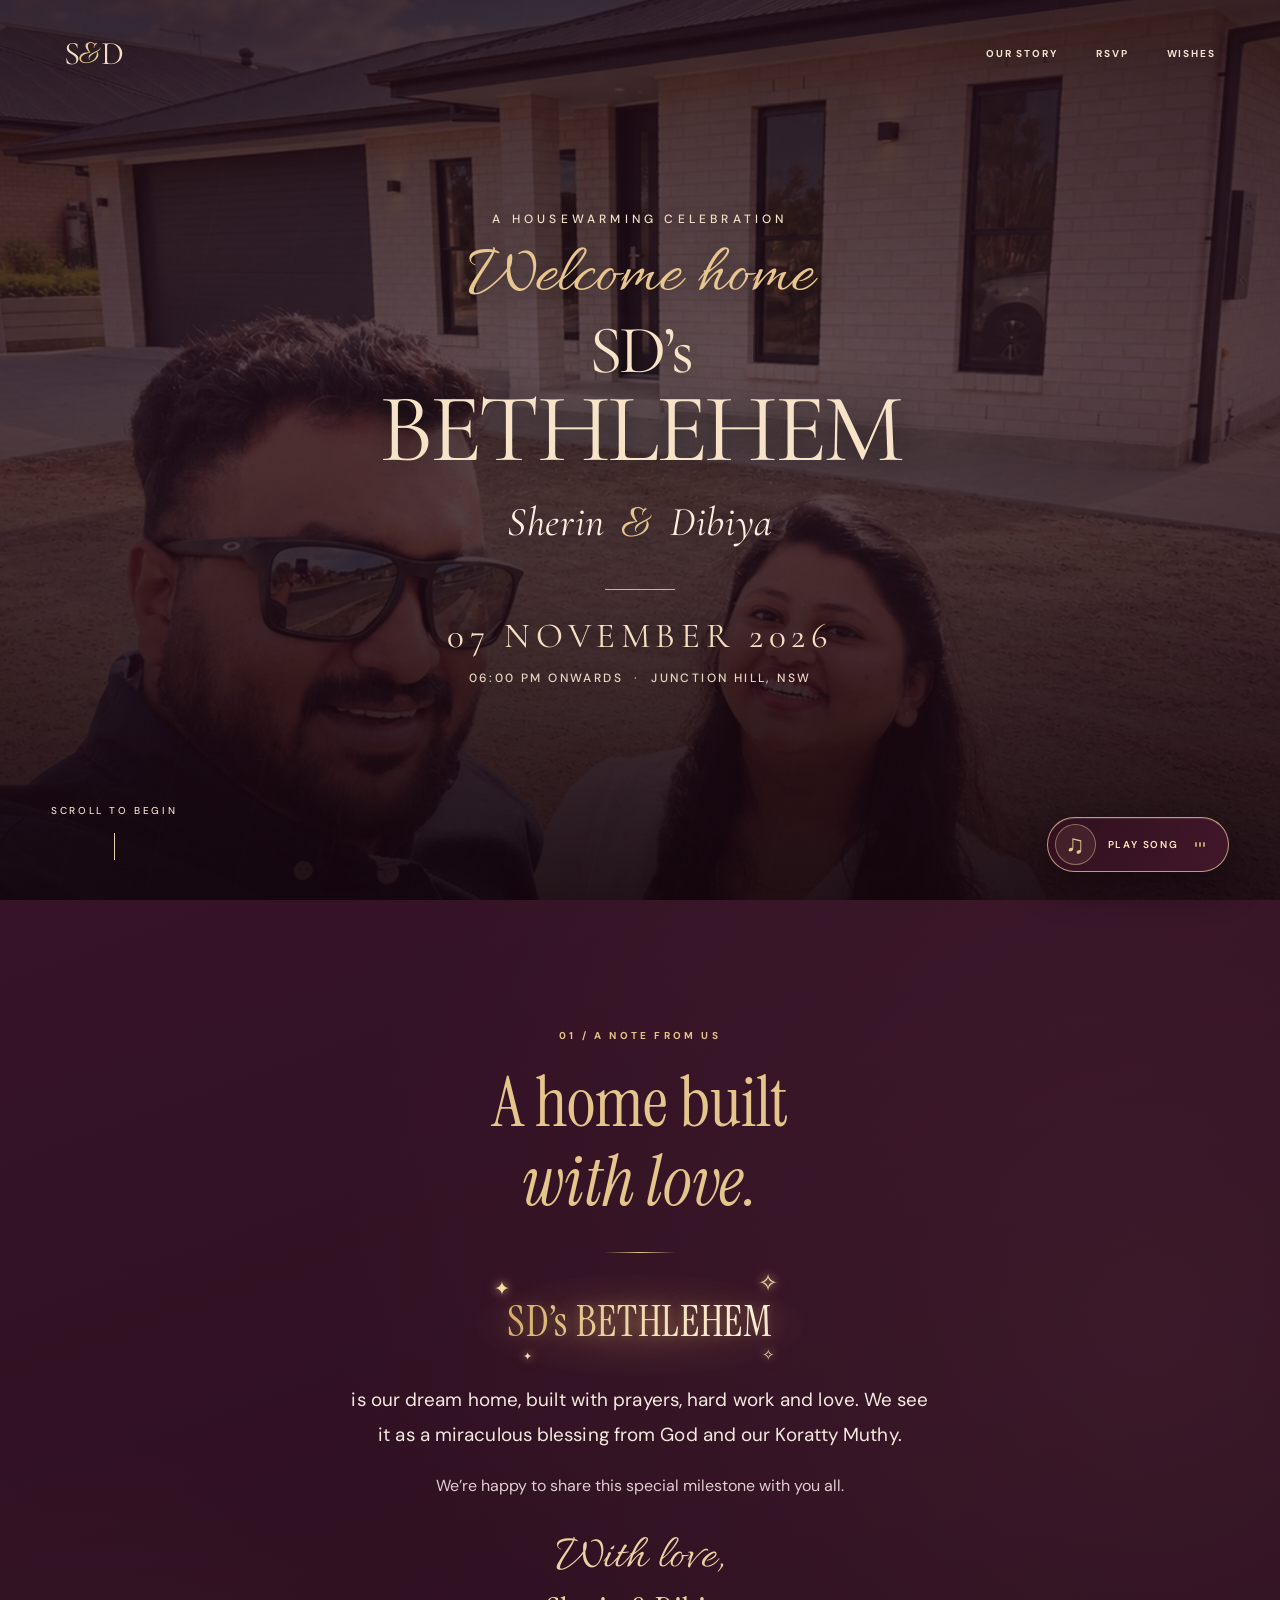
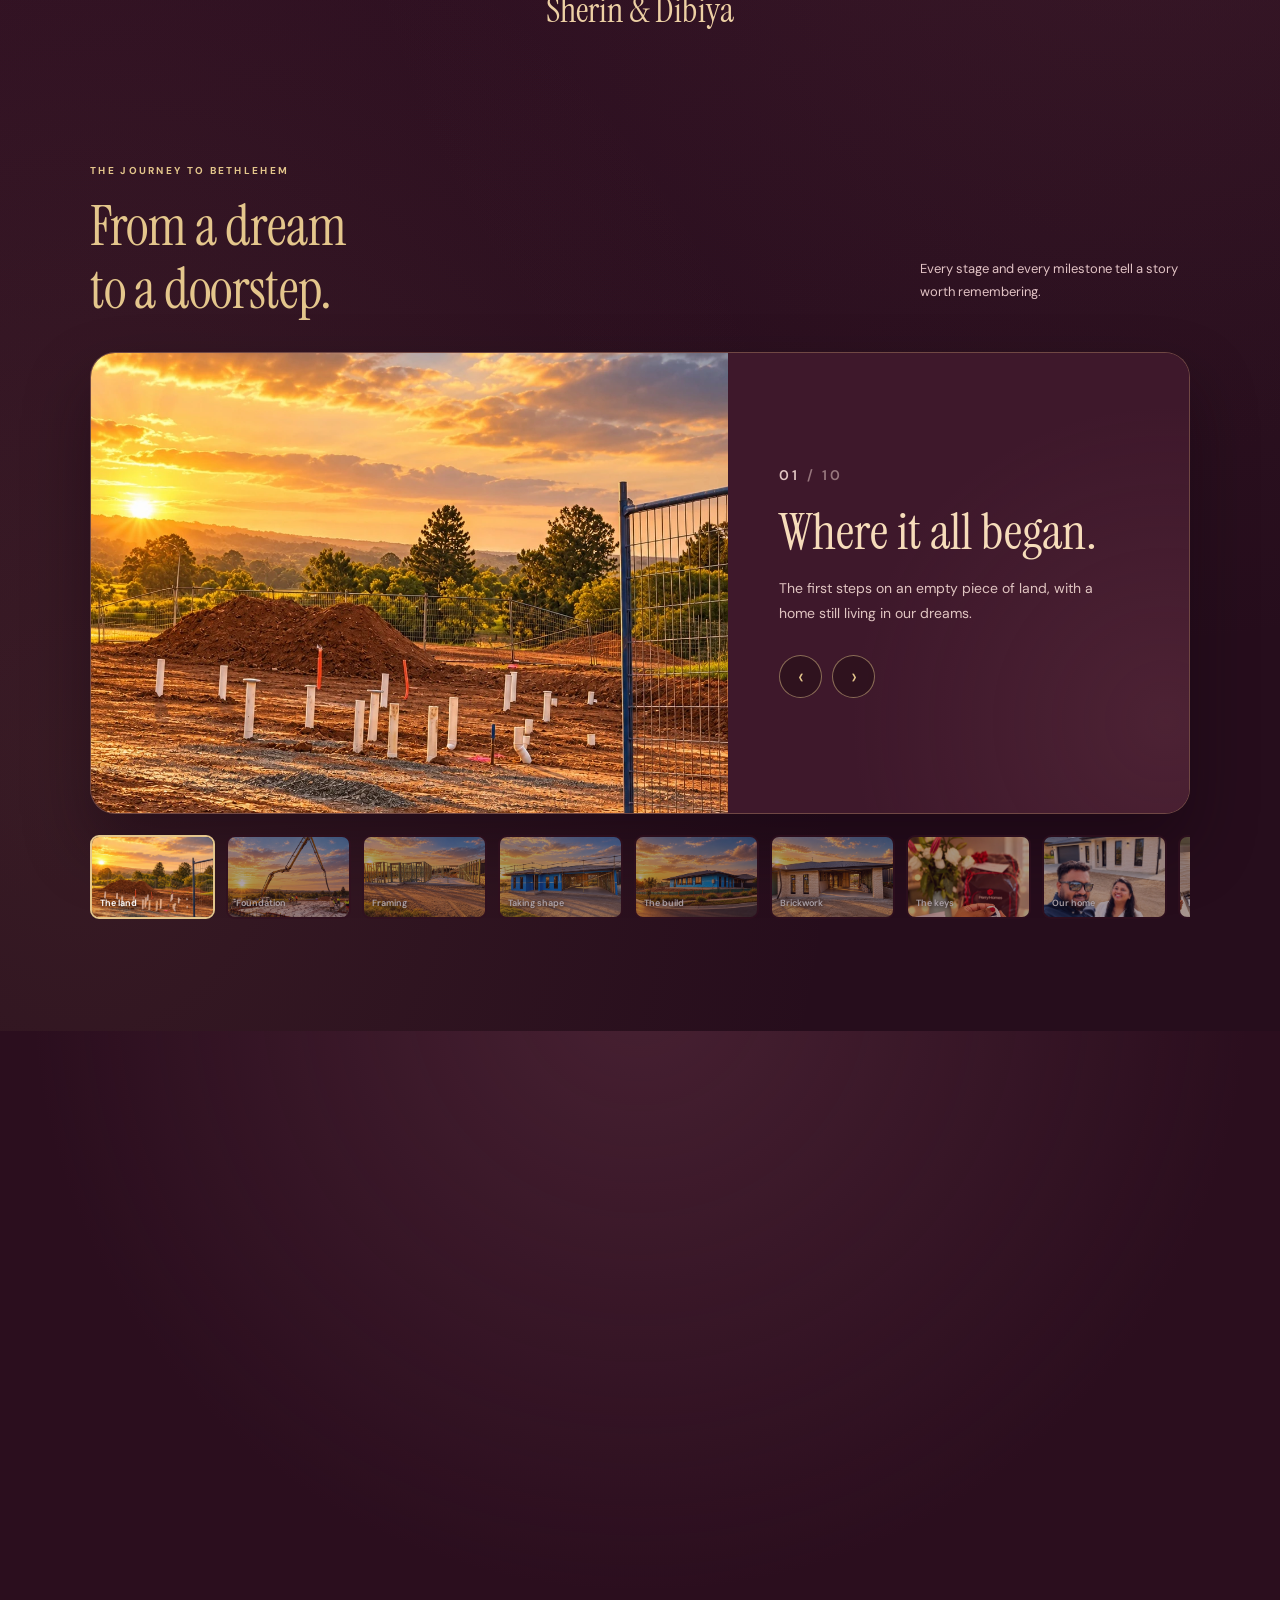
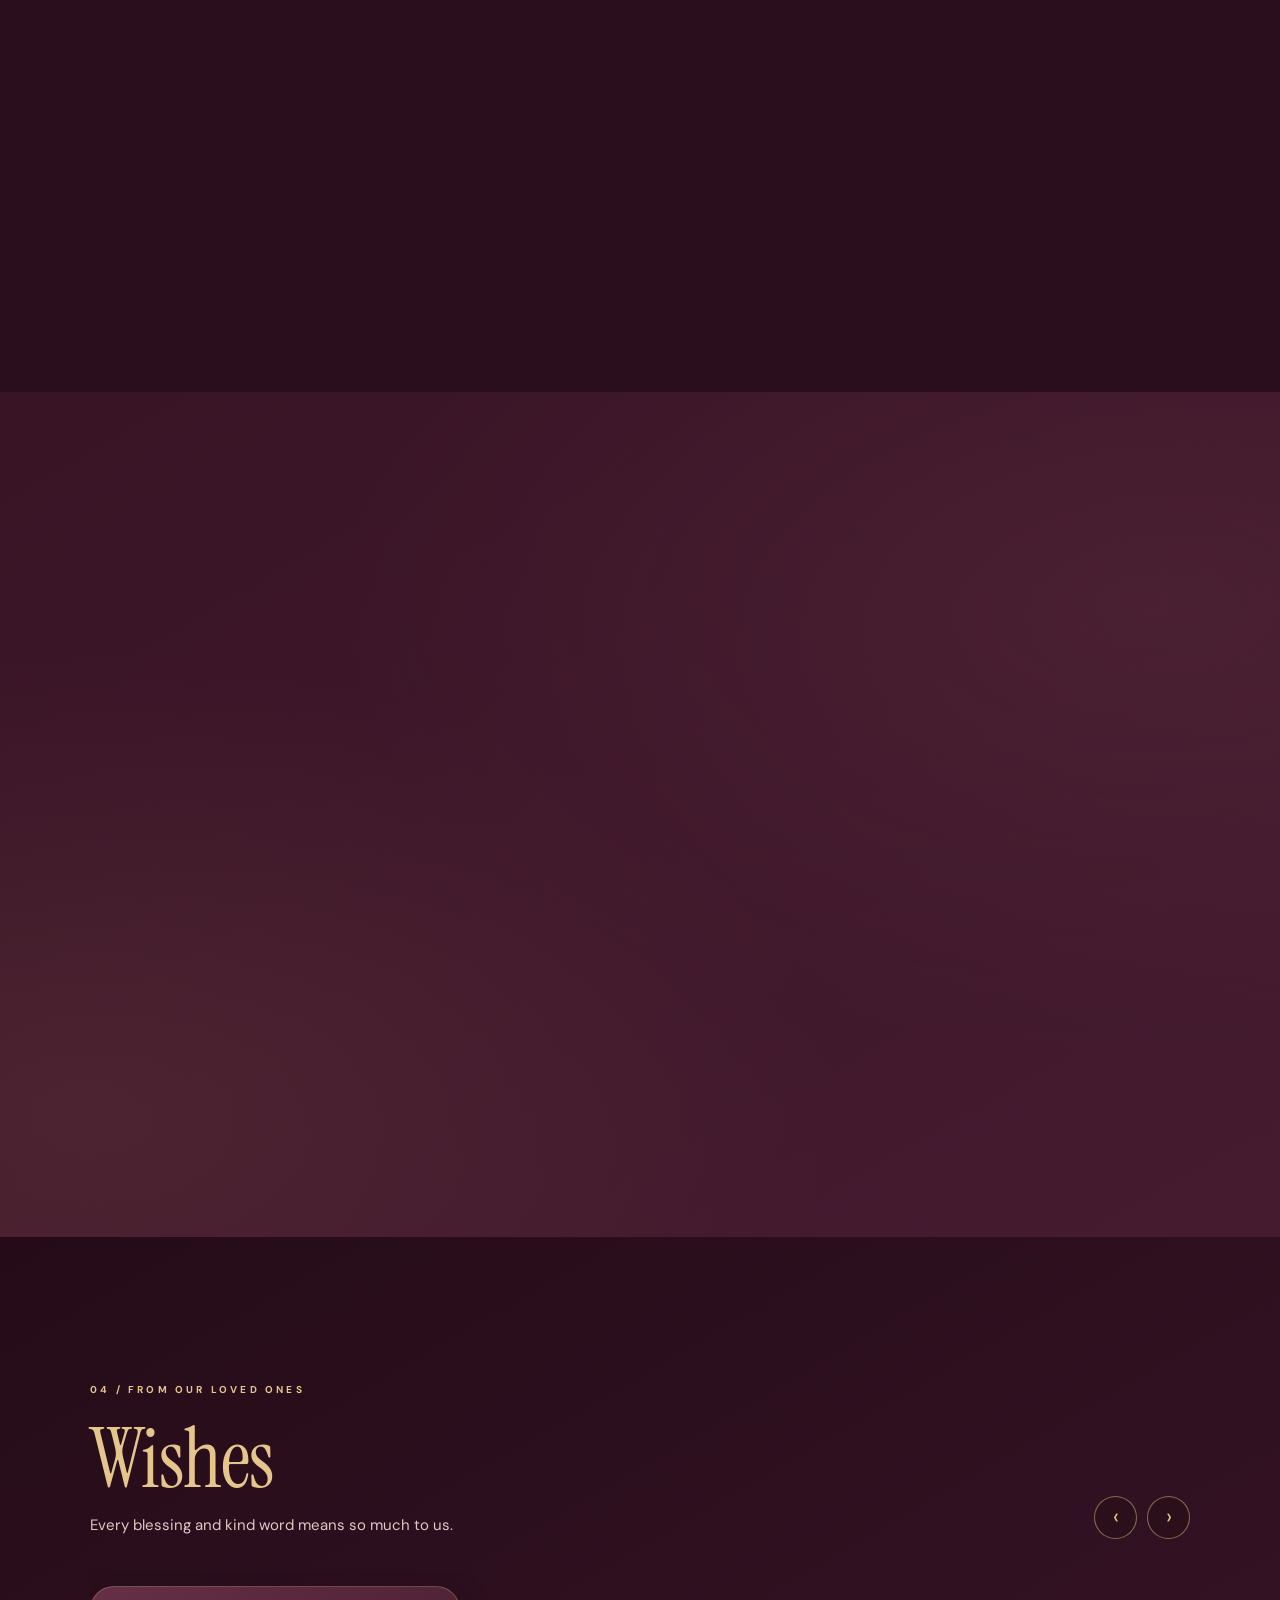
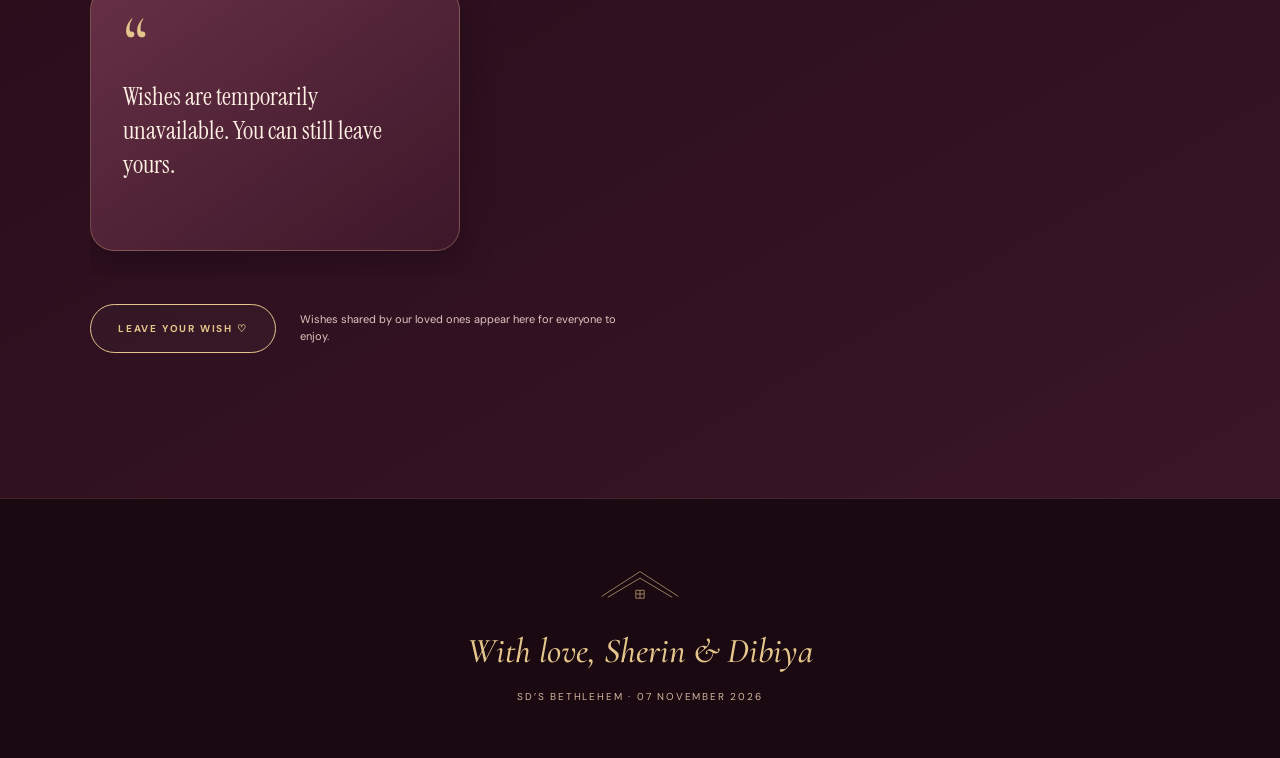
==== engagement/index.html @ 961cd2ea "Add full RSVP and wishes validation with post-submit RSVP thank-you state" ====
<!doctype html>
<html lang="en">
<head>
  <meta charset="utf-8">
  <meta name="viewport" content="width=device-width,initial-scale=1,viewport-fit=cover">
  <meta name="theme-color" content="#280d1b">
  <meta name="robots" content="noindex,nofollow">
  <meta name="description" content="Sherin and Dibiya invite you to celebrate SD’s BETHLEHEM on Saturday 7 November 2026 in Junction Hill, NSW.">
  <title>SD’s BETHLEHEM | Sherin &amp; Dibiya</title>
  <link rel="preconnect" href="https://fonts.googleapis.com">
  <link rel="preconnect" href="https://fonts.gstatic.com" crossorigin>
  <link href="https://fonts.googleapis.com/css2?family=Allura&amp;family=Cormorant+Garamond:ital,wght@0,400;0,500;0,600;1,400;1,500;1,600&amp;family=DM+Sans:wght@400;500;600;700&amp;family=Instrument+Serif:ital@0;1&amp;display=swap" rel="stylesheet">
  <style>
  :root { --ink:#280d1b;--deep:#210b16;--burgundy:#481a30;--wine:#60283d;--gold:#e4c68c;--muted-gold:#bea06b;--ivory:#fff4e6;--soft:#dfc6b6;--hair:#b78f6b67;--font-display:"Cormorant Garamond","EB Garamond",Georgia,serif;--font-editorial:"Instrument Serif",Georgia,serif;--font-script:"Allura","Z003",cursive;--font-body:"DM Sans",Arial,sans-serif; }
  *,*::before,*::after{box-sizing:border-box}html{scroll-behavior:smooth;scroll-padding-top:30px}body{margin:0;background:var(--ink);color:var(--ivory);font:400 15px/1.75 var(--font-body);-webkit-font-smoothing:antialiased}body.modal-open{overflow:hidden}button,input,textarea{font:inherit}a{color:inherit}button{cursor:pointer}button:focus-visible,a:focus-visible,input:focus-visible,textarea:focus-visible{outline:3px solid var(--gold);outline-offset:4px}p{margin:0 0 18px}h1,h2,h3{font-family:var(--font-display);font-weight:500;margin:0}button,a{-webkit-tap-highlight-color:transparent}img{max-width:100%}.container{width:min(1100px,calc(100% - 48px));margin-inline:auto}.eyebrow{font:700 10px/1.5 var(--font-body);letter-spacing:.32em;text-transform:uppercase;color:var(--gold)}.serif{font-family:var(--font-display)}.script{font-family:var(--font-script)}.pill{min-height:49px;padding:12px 27px;border-radius:999px;display:inline-flex;justify-content:center;align-items:center;gap:10px;text-decoration:none;border:1px solid var(--gold);font:700 10px/1.5 var(--font-body);letter-spacing:.18em;text-transform:uppercase;transition:background .28s ease,color .28s ease,box-shadow .28s ease,transform .28s ease}.pill:hover{transform:translateY(-3px);box-shadow:0 11px 28px #03000150}.pill--gold{background:var(--gold);color:var(--ink);box-shadow:0 10px 25px #0700064d}.pill--gold:hover{background:#f1d9a7}.pill--outline{background:#ffffff07;color:var(--gold)}.pill--outline:hover{background:#e4c68c1f}.icon-btn{width:43px;height:43px;display:grid;place-items:center;border:1px solid #e4c68c80;border-radius:50%;background:#2a111ab3;color:var(--gold);font-size:22px;line-height:1;transition:background .2s,transform .2s}.icon-btn:hover{background:#784b52;transform:translateY(-2px)}.sr-only{position:absolute;width:1px;height:1px;overflow:hidden;clip:rect(0 0 0 0);white-space:nowrap}.ambient{position:absolute;inset:0;z-index:-1;pointer-events:none;background:radial-gradient(ellipse at 90% 25%,#864c5626 0,transparent 50%),radial-gradient(ellipse at 6% 85%,#a16c5425 0,transparent 45%)}.gold-line{width:72px;height:1px;background:linear-gradient(90deg,transparent,var(--gold),transparent);margin:24px auto}.section-title{font-size:clamp(3.4rem,7vw,6.3rem);letter-spacing:-.045em;line-height:.9;color:var(--gold)}.section-title em{font-weight:400}
  /* A portrait-led hero, with typography on uninterrupted burgundy. */
  .hero{display:grid;grid-template-columns:50% 50%;min-height:100svh;position:relative;isolation:isolate;background:var(--deep)}.hero-media{position:relative;min-height:100svh;overflow:hidden;background:#5c3b42}.hero-photo{position:absolute;inset:0;opacity:0;transition:opacity 1.3s ease;pointer-events:none}.hero-photo.is-active{opacity:1}.hero-photo img{width:100%;height:100%;object-fit:cover;object-position:var(--pos,center);display:block;transform:scale(1.035)}.hero-photo.is-active img{animation:slowZoom 9s linear both}@keyframes slowZoom{from{transform:scale(1.035)}to{transform:scale(1.09)}}.hero-media::after{content:"";position:absolute;inset:0;pointer-events:none;background:linear-gradient(to top,#160711e0,transparent 42%,#2b0d1d38 100%)}.hero-media-info{position:absolute;left:clamp(22px,4vw,70px);bottom:35px;z-index:2;max-width:350px}.hero-media-info .mini{color:#f0d0a5;font-size:10px;font-weight:700;letter-spacing:.23em;text-transform:uppercase;margin-bottom:8px}.hero-media-info p:last-of-type{font:italic 500 clamp(1.7rem,3vw,2.5rem)/1.06 var(--font-display);margin:0 0 14px}.photo-controls{display:flex;gap:10px;align-items:center}.photo-controls .icon-btn{width:35px;height:35px;font-size:18px}.progress-dots{display:flex;gap:6px;margin-left:12px}.progress-dot{width:17px;height:3px;border:0;padding:0;border-radius:2px;background:#ffffff5e;transition:width .3s,background .3s}.progress-dot.is-active{width:35px;background:var(--gold)}
  .hero-copy{padding:38px clamp(25px,5.7vw,95px) 55px;display:flex;flex-direction:column;position:relative;z-index:1;background:linear-gradient(140deg,#391427,#240c19 82%)}.hero-copy::after{content:"";position:absolute;inset:18px;pointer-events:none;border:1px solid #d6ae7240}.hero-nav{display:flex;justify-content:space-between;gap:14px;align-items:center;position:relative;z-index:1}.monogram{font:italic 500 24px/1 var(--font-display);letter-spacing:-.06em;color:var(--gold);text-decoration:none;white-space:nowrap}.hero-nav nav{display:flex;gap:15px}.hero-nav nav a{font:700 9px/1.3 var(--font-body);letter-spacing:.1em;text-transform:uppercase;text-decoration:none;color:#e6cda9}.hero-nav a:hover{color:#fff}.hero-center{display:flex;flex-direction:column;align-items:center;text-align:center;justify-content:center;flex:1;min-height:560px;padding:32px 0 24px;position:relative;z-index:1}.roof-symbol{width:112px;height:66px;color:var(--gold);margin-bottom:23px}.roof-symbol path{stroke:currentColor;stroke-width:1.3;fill:none;stroke-dasharray:380;stroke-dashoffset:380;animation:draw 2.1s .5s ease forwards}@keyframes draw{to{stroke-dashoffset:0}}.hero h1{font-size:clamp(5.1rem,7.6vw,9rem);line-height:.65;letter-spacing:-.06em;color:var(--gold);margin:24px 0 18px}.hero h1 span,.hero h1 em{display:block}.hero h1 em{font:400 clamp(6.3rem,10.2vw,10rem)/.95 var(--font-script);letter-spacing:0;margin-left:22px;color:#f0d5b0}.hero-celebration{margin:10px 0 7px;color:#f4dfc3;font:600 10px/1.5 var(--font-body);letter-spacing:.28em;text-transform:uppercase}.hero-name{font:500 clamp(2rem,3.4vw,3.4rem)/1.05 var(--font-display);letter-spacing:.13em;margin:3px 0 0;color:var(--gold)}.hero-hosts{font:italic 500 clamp(1.9rem,3vw,2.85rem)/1 var(--font-display);margin:12px 0 0}.hero-date{color:#f3dcc0;font-size:11px;letter-spacing:.07em;margin:3px 0 25px}.hero-end{position:relative;z-index:1;text-align:center;color:#d2b18d;font:700 9px/1.4 var(--font-body);text-transform:uppercase;letter-spacing:.28em}.hero-end a{text-decoration:none}.hero-end span{display:block;background:var(--gold);height:20px;width:1px;margin:12px auto 0;animation:scrollPulse 2.8s ease-in-out infinite}@keyframes scrollPulse{50%{transform:scaleY(.5);opacity:.5}}.arrival{opacity:0;transform:translateY(22px);animation:arrive .85s cubic-bezier(.22,.7,.2,1) forwards}.arrival--1{animation-delay:.13s}.arrival--2{animation-delay:.28s}.arrival--3{animation-delay:.43s}.arrival--4{animation-delay:.6s}.arrival--5{animation-delay:.79s}@keyframes arrive{to{opacity:1;transform:translateY(0)}}
  /* Note and photo story share one intentional section. */
  .note-section{position:relative;isolation:isolate;padding:clamp(85px,10vw,140px) 0 100px;background:linear-gradient(160deg,#371327,#260d1c 73%)}.note-content{text-align:center;max-width:750px;margin:0 auto 100px}.note-content h2{margin:22px 0 0}.note-content .lead{font:500 clamp(1.7rem,3vw,2.5rem)/1.32 var(--font-display);color:#fff0dd;margin:25px auto 18px}.note-content .lead strong{font-weight:600;color:var(--gold)}.note-content .ordinary{font-size:14px;max-width:530px;margin:0 auto 24px;color:#e9d6cf}.signature{font:italic 500 29px/1.4 var(--font-display);color:var(--gold)}.signature span{font:400 45px/.9 var(--font-script);display:block;margin-bottom:10px}.story-head{display:flex;justify-content:space-between;align-items:end;gap:20px;margin-bottom:30px}.story-head h3{font:500 clamp(2.7rem,5vw,4.6rem)/1 var(--font-display);color:var(--gold);margin:13px 0 0}.story-head .caption{max-width:270px;color:#e2c3c5;font-size:13px}.story-viewer{display:grid;grid-template-columns:58% 42%;position:relative;border:1px solid var(--hair);border-radius:25px;overflow:hidden;box-shadow:0 33px 65px #10030d65;background:#3f172a}.story-photo-wrap{position:relative;min-height:460px;overflow:hidden}.story-photo-wrap img{position:absolute;inset:0;width:100%;height:100%;object-fit:cover;transition:opacity .5s,transform .8s;opacity:1}.story-photo-wrap img.is-changing{opacity:.18;transform:scale(1.04)}.story-details{padding:clamp(28px,4vw,58px);display:flex;flex-direction:column;align-items:flex-start;justify-content:center;background:radial-gradient(circle at 95% 80%,#7c42503b,transparent 55%),#3e182b}.story-count{font:600 11px/1 var(--font-body);letter-spacing:.23em;color:var(--gold);margin-bottom:22px}.story-count span{opacity:.55}.story-details h4{font:500 clamp(2.4rem,4vw,4.2rem)/.98 var(--font-display);margin:0 0 17px;color:#f6dcba}.story-details p{max-width:350px;color:#e0c4c1;font-size:14px}.story-controls{display:flex;gap:10px;margin-top:12px}.story-strip{display:flex;gap:11px;overflow-x:auto;scroll-snap-type:x mandatory;padding:21px 0 12px;scrollbar-width:thin;scrollbar-color:#b28e70 #401c2a}.story-thumb{display:block;position:relative;flex:0 0 125px;height:84px;border-radius:9px;border:2px solid transparent;padding:0;background:#31101f;opacity:.6;overflow:hidden;scroll-snap-align:center;transition:opacity .2s,border-color .2s,transform .2s}.story-thumb:hover{opacity:.85;transform:translateY(-2px)}.story-thumb.is-active{opacity:1;border-color:var(--gold)}.story-thumb img{width:100%;height:100%;object-fit:cover}.story-thumb span{position:absolute;left:8px;bottom:5px;color:white;text-shadow:0 1px 5px black;font-size:9px;font-weight:600}
  .details-section{position:relative;padding:clamp(95px,12vw,150px) 0;text-align:center;background:radial-gradient(circle at 50% -5%,#713c4f66,transparent 51%),#2b0e1e}.details-section h2{margin:19px 0 10px}.details-section .intro{color:#efdbca;font:italic 500 clamp(1.55rem,2.7vw,2.1rem)/1.35 var(--font-display);margin:0 auto 43px;max-width:640px}.invitation-grid{display:grid;grid-template-columns:1fr 1fr 1.3fr;border:1px solid #b79b78aa;border-radius:25px;overflow:hidden;max-width:1010px;margin:auto;box-shadow:0 22px 48px #0801086b;background:linear-gradient(135deg,#5d293f73,#2c10218f)}.invitation-cell{padding:43px 20px;display:flex;flex-direction:column;align-items:center;justify-content:center}.invitation-cell+.invitation-cell{border-left:1px solid var(--hair)}.invitation-cell .label{font-size:10px;text-transform:uppercase;letter-spacing:.24em;color:var(--gold);font-weight:700;margin-bottom:16px}.invitation-cell .big{font:500 clamp(3rem,5vw,5.2rem)/.85 var(--font-display);color:var(--ivory);margin:0 0 12px}.invitation-cell .small{font-size:13px;color:#dfc9c5;margin:0;line-height:1.8}.invitation-cell .place{font:500 35px/1 var(--font-display);color:var(--ivory);margin:0 0 12px}.details-tag{margin-top:26px;color:var(--gold);font:500 22px var(--font-display);letter-spacing:.08em}
  .rsvp-section{position:relative;isolation:isolate;background:linear-gradient(150deg,#381425,#451b30);padding:clamp(95px,12vw,150px) 0}.rsvp-layout{display:grid;grid-template-columns:42% 58%;align-items:center;gap:clamp(28px,5vw,75px)}.rsvp-intro h2{margin:20px 0 12px}.rsvp-intro h2 em{font:400 clamp(4.7rem,7vw,7rem)/.75 var(--font-script);display:block;margin:20px 0 26px 12px;color:#efd1a1}.rsvp-intro p:last-child{color:#ecd5d1;max-width:350px}.rsvp-card{max-width:560px;padding:clamp(28px,5vw,55px);border-radius:28px;border:1px solid var(--hair);background:linear-gradient(150deg,#6b3447ab,#3b1428c4);box-shadow:0 30px 70px #16030e8f}.field-label{display:block;font-weight:700;font-size:10px;letter-spacing:.2em;text-transform:uppercase;color:var(--gold);margin-bottom:9px}.field-input{display:block;width:100%;margin:0 0 26px;padding:13px 0 14px;border:0;border-bottom:1px solid #e4c68c80;background:transparent;color:var(--ivory);border-radius:0;font-size:15px;outline-offset:2px}.field-input::placeholder{color:#cfb1b5}.field-input:focus{border-color:var(--gold);outline:0;box-shadow:0 2px 0 var(--gold)}textarea.field-input{min-height:75px;resize:vertical}.choices{display:flex;gap:10px;margin:0 0 25px}.choice{position:relative;flex:1;display:flex;align-items:center;justify-content:center;text-align:center;min-height:55px;border:1px solid #d4b89194;border-radius:999px;padding:10px 12px;color:#f0d7cd;font-size:12px;cursor:pointer;transition:background .2s,border-color .2s,box-shadow .2s}.choice:has(input:checked){background:var(--gold);color:var(--ink);font-weight:700;box-shadow:0 6px 18px #16040d5c}.choice:has(input:focus-visible){outline:3px solid var(--gold);outline-offset:3px}.choice input{position:absolute;width:1px;height:1px;opacity:0}.rsvp-card .pill{width:100%}.note{font-size:11px;color:#dfc5bf;line-height:1.6}.rsvp-card .note{text-align:center;margin:15px 0 0}.toast{font-size:13px;color:#f9daa4;text-align:center;font-weight:600;margin-top:14px}.toast:empty{display:none}
  .wishes-section{padding:clamp(95px,12vw,145px) 0;background:linear-gradient(150deg,#250b18,#391628);overflow:hidden}.wishes-head{display:flex;justify-content:space-between;gap:25px;align-items:end;margin-bottom:32px}.wishes-head h2{margin:14px 0 8px}.wishes-head p:last-child{color:#e3c7c3;margin:0}.wishes-controls{display:flex;gap:10px;flex:none}.wish-track{display:flex;gap:20px;overflow-x:auto;scroll-snap-type:x mandatory;padding:15px 0 26px;scrollbar-color:#b89372 transparent;scrollbar-width:thin}.wish{display:flex;flex-direction:column;flex:0 0 clamp(280px,34vw,370px);min-height:265px;padding:32px;border-radius:24px;background:linear-gradient(145deg,#663046,#3d1729);border:1px solid var(--hair);scroll-snap-align:start;box-shadow:0 12px 35px #10030d54}.wish::before{content:'“';font:400 75px/.65 var(--font-display);color:var(--gold)}.wish p{font:500 25px/1.2 var(--font-display);margin:13px 0 26px;color:#fff1e3;flex:1}.wish strong{font-size:11px;letter-spacing:.1em;text-transform:uppercase;color:var(--gold)}.wish-actions{display:flex;gap:24px;align-items:center;margin-top:27px;flex-wrap:wrap}.wish-actions .note{max-width:340px;margin:0}.footer{padding:65px 24px 50px;text-align:center;background:#1b0912;border-top:1px solid #9e745a45}.footer .roof-symbol{margin:0 auto 12px;width:84px;height:46px}.footer p{font:italic 500 35px/1.2 var(--font-display);color:var(--gold);margin-bottom:10px}.footer small{font-size:10px;letter-spacing:.18em;text-transform:uppercase;color:#d4b79e}
  .modal{position:fixed;inset:0;z-index:20;background:#13040ebd;display:none;align-items:center;justify-content:center;padding:24px;overflow:auto}.modal.open{display:flex}.modal-card{position:relative;width:min(100%,480px);max-height:calc(100vh - 40px);overflow-y:auto;border-radius:25px;border:1px solid var(--gold);padding:clamp(25px,5vw,44px);background:linear-gradient(150deg,#643046,#32101f);box-shadow:0 25px 80px #000a}.modal-head{display:flex;justify-content:space-between;gap:10px;align-items:center;margin-bottom:28px}.modal-head h3{font:500 47px/1 var(--font-display);color:var(--gold)}.modal-close{border:0;background:transparent;color:var(--gold);font-size:32px;line-height:1;width:40px;height:40px}.modal-card .pill{width:100%}.modal-card .note{text-align:center;margin:14px 0 0}
  /* Sections never disappear if JS fails. */
  .js-motion .reveal{opacity:0;transform:translateY(25px);transition:opacity .8s ease,transform .8s cubic-bezier(.23,.67,.24,1)}.js-motion .reveal.in-view{opacity:1;transform:translateY(0)}
  @media(max-width:1000px){.hero{grid-template-columns:48% 52%}.hero-copy{padding-inline:26px}.hero-nav nav{gap:10px}.hero h1{font-size:clamp(5rem,8vw,7.3rem)}.hero h1 em{font-size:clamp(6rem,10vw,8rem)}.hero-center{min-height:500px}.invitation-cell{padding-inline:10px}.rsvp-layout{gap:35px}}
  @media(max-width:720px){.container{width:min(100% - 38px,550px)}.hero{display:flex;flex-direction:column;min-height:100svh}.hero-media{order:0;min-height:40svh;height:40svh}.hero-copy{order:1;padding:21px 28px 35px;min-height:60svh}.hero-copy::after{inset:11px}.hero-nav{padding:6px 0}.hero-center{min-height:auto;padding:40px 4px 28px}.hero h1{font-size:clamp(5.8rem,17vw,8rem);margin:15px 0}.hero h1 em{font-size:clamp(6.5rem,19vw,9rem)}.roof-symbol{height:52px;width:92px;margin-bottom:8px}.hero-celebration{margin-top:8px}.hero-name{font-size:2.1rem}.hero-hosts{font-size:2rem}.hero-date{margin-bottom:20px}.hero-end{padding-bottom:12px}.hero-media-info{bottom:16px;left:20px}.hero-media-info p:last-of-type{font-size:1.7rem}.photo-controls .icon-btn{width:32px;height:32px}.note-content{margin-bottom:70px}.note-section{padding:85px 0 75px}.story-head{display:block}.story-head .caption{margin:12px 0 0}.story-viewer{display:block;border-radius:21px}.story-photo-wrap{height:270px;min-height:270px}.story-details{padding:27px;min-height:270px}.story-details h4{font-size:2.8rem}.story-details p{margin-bottom:12px}.story-thumb{flex-basis:100px;height:75px}.invitation-grid{grid-template-columns:1fr}.invitation-cell{padding:30px 20px}.invitation-cell+.invitation-cell{border-left:0;border-top:1px solid var(--hair)}.invitation-cell .big{font-size:4.25rem}.rsvp-layout{display:block}.rsvp-intro{text-align:center}.rsvp-intro p:last-child{max-width:410px;margin:0 auto 30px}.rsvp-intro h2 em{margin:14px 0 24px}.wishes-head{align-items:end}.wish{flex-basis:min(85vw,330px)}.wishes-head p:last-child{font-size:13px}}
  @media(max-width:390px){.hero-media{min-height:36svh;height:36svh}.hero-nav nav a{font-size:8px}.monogram{font-size:20px}.hero h1{font-size:5.25rem}.hero h1 em{font-size:6.1rem}.hero-name{font-size:1.75rem}.hero-date{font-size:10px}.choices{flex-direction:column}.choice{min-height:46px}.wishes-head{flex-wrap:wrap}}
  @media(prefers-reduced-motion:reduce){html{scroll-behavior:auto}*,*::before,*::after{animation-duration:.01ms!important;animation-iteration-count:1!important;transition-duration:.01ms!important}.arrival,.js-motion .reveal{opacity:1;transform:none}.roof-symbol path{stroke-dashoffset:0}}
  
.rsvp-layout{grid-template-columns:minmax(0, .8fr) minmax(0, 1.2fr)}
/* The invitation hero follows the full-bleed, centred editorial composition of the wedding site. */
.hero--cinematic {
  position:relative;
  isolation:isolate;
  display:flex;
  flex-direction:column;
  justify-content:center;
  align-items:center;
  width:100%;
  min-height:100svh;
  height:auto;
  padding:0;
  overflow:hidden;
  text-align:center;
  background:#240c18;
}
.hero--cinematic .hero-media { position:absolute; inset:0; min-height:0; height:auto; width:100%; z-index:-3; overflow:hidden; }
.hero--cinematic .hero-photo { position:absolute; inset:0; opacity:0; transition:opacity 1.8s cubic-bezier(.28,.65,.22,1); pointer-events:none; }
.hero--cinematic .hero-photo.is-active { opacity:1; }
.hero--cinematic .hero-photo img { width:100%; height:100%; object-fit:cover; object-position:var(--pos,center); filter:saturate(.75) sepia(.16) brightness(.78); transform:scale(1.045); }
.hero--cinematic .hero-photo.is-active img { animation:cinematicZoom 9s ease-out both; }
@keyframes cinematicZoom { from{transform:scale(1.075)} to{transform:scale(1.015)} }
.hero--cinematic .hero-veil {
  position:absolute; inset:0; z-index:-1; pointer-events:none;
  background:linear-gradient(180deg,rgba(31,10,18,.70) 0%, rgba(42,19,29,.62) 40%, rgba(28,9,17,.77) 75%, rgba(21,6,13,.90) 100%),radial-gradient(ellipse at 50% 48%,rgba(88,48,56,.03),rgba(35,7,22,.38) 80%);
}
.hero--cinematic .hero-veil::after{content:"";position:absolute;inset:0;opacity:.16;background-image:repeating-linear-gradient(103deg,transparent 0 84px,#fff2df10 85px,transparent 86px);}
.hero--cinematic .hero-nav { position:absolute;top:clamp(26px,4vh,44px);left:clamp(25px,5vw,74px);right:clamp(25px,5vw,74px);z-index:4;display:flex;justify-content:space-between;align-items:center; }
.hero--cinematic .monogram { font:400 33px/1 var(--font-display);letter-spacing:-.09em;display:inline-flex;align-items:center;gap:1px;color:#f4e0c3;text-shadow:0 2px 18px #0005; }
.hero--cinematic .monogram i {font:400 1.04em/1 var(--font-script);margin:0 1px 0 0;position:relative;top:3px;color:var(--gold);}
.hero--cinematic .hero-nav nav { gap:clamp(18px,3vw,38px); }
.hero--cinematic .hero-nav nav a { font-size:10px;letter-spacing:.19em;color:#f4e4d5;text-shadow:0 2px 12px #0006; }
.hero--cinematic .hero-center { position:relative;z-index:2;flex:none;display:flex;flex-direction:column;justify-content:center;align-items:center;width:min(100%,970px);min-height:0;padding:clamp(118px,17vh,170px) 20px clamp(122px,17vh,165px);margin:auto;text-align:center; }
.hero--cinematic .hero-kicker { margin:0 0 clamp(12px,2vh,22px);color:#f1e0c9;font-size:clamp(10px,1.05vw,12px);font-weight:500;letter-spacing:.35em;text-shadow:0 2px 15px #0009; }
.hero--cinematic .hero-script { font:400 clamp(2.7rem,5.4vw,4.4rem)/.9 var(--font-script);color:#e8c690;margin:0 0 8px;text-shadow:0 4px 25px #0007; }
.hero--cinematic h1 { display:flex;flex-direction:column;align-items:center;gap:0;margin:0;color:#f6e3c8;text-shadow:0 4px 28px #0008;font:400 clamp(4.2rem,7.6vw,7.6rem)/.83 var(--font-display);letter-spacing:-.046em; }
.hero--cinematic h1 span {display:block;font-size:.7em;line-height:1;letter-spacing:-.045em;font-weight:400;}
.hero--cinematic h1 strong {display:block;line-height:.91;font-weight:400;letter-spacing:-.036em;}
.hero--cinematic .hero-hosts { font:italic 400 clamp(1.75rem,3.2vw,2.6rem)/1.1 var(--font-display);letter-spacing:.015em;color:#fff1e2;margin:clamp(17px,3vh,28px) 0 0;text-shadow:0 4px 25px #0007; }
.hero--cinematic .hero-hosts span {font-family:var(--font-script);font-style:normal;color:var(--gold);font-size:1.18em;margin:0 .1em;}
.hero--cinematic .hero-rule {display:block;width:70px;height:1px;margin:clamp(25px,4vh,38px) auto clamp(25px,3vh,34px);background:#f2d5b3cc;box-shadow:0 0 12px #e4c68c56;}
.hero--cinematic .hero-date {font:400 clamp(1.55rem,2.9vw,2.2rem)/1.1 var(--font-display);letter-spacing:.16em;color:#f6dfc0;margin:0 0 12px;text-shadow:0 3px 18px #0007;}
.hero--cinematic .hero-location {font:500 clamp(10px,1vw,12px)/1.8 var(--font-body);letter-spacing:.2em;color:#e9d7c4;margin:0;text-shadow:0 3px 18px #0007;}
.hero--cinematic .hero-location span {padding:0 .5em;color:var(--gold);}
.hero--cinematic .hero-bottom { position:absolute;bottom:clamp(21px,4.5vh,45px);left:clamp(23px,4vw,62px);right:clamp(23px,4vw,62px);z-index:5;display:flex;justify-content:space-between;align-items:flex-end;gap:20px; }
.hero--cinematic .hero-end {position:relative;display:flex;flex-direction:column;align-items:flex-start;text-align:left;padding:0;margin:0;color:#f0ddcd;text-decoration:none;font:500 10px/1.4 var(--font-body);letter-spacing:.26em;}
.hero--cinematic .hero-end span{display:inline;width:auto;height:auto;margin:0;background:none;animation:none;white-space:nowrap;}
.hero--cinematic .hero-end i {display:block;width:1px;height:27px;margin:15px auto 0 50%;background:#e9d0ad;transform-origin:top;animation:scrollPulse 2.8s ease-in-out infinite;}
.hero--cinematic .hero-media-info {position:relative;bottom:auto;left:auto;display:flex;align-items:center;gap:16px;max-width:none;margin:0;}
.hero--cinematic .hero-media-info .mini {font:600 9px/1.4 var(--font-body);letter-spacing:.22em;color:var(--gold);margin:0 0 3px;}
.hero--cinematic .hero-photo-caption {text-align:right;}
.hero--cinematic .hero-media-info .hero-photo-caption p:last-of-type {font:italic 400 21px/1.1 var(--font-display);margin:0;color:#f4e2d2;}
.hero--cinematic .photo-controls {display:flex;align-items:center;gap:9px;padding:8px 12px;border:1px solid #e6c7a988;border-radius:999px;background:#2c101d70;backdrop-filter:blur(13px);box-shadow:0 10px 32px #0005;}
.hero--cinematic .photo-controls .icon-btn {width:32px;height:32px;display:grid;place-items:center;border:0;background:transparent;font-size:23px;box-shadow:none;color:#f3e2cb;}
.hero--cinematic .photo-controls .icon-btn:hover {background:#fff2df1c;}
.hero--cinematic .progress-dots {margin:0;gap:5px;}
.hero--cinematic .progress-dot {height:3px;width:11px;border-radius:999px;background:#e8cda36b;}
.hero--cinematic .progress-dot.is-active {width:25px;background:var(--gold);}
.hero--cinematic .arrival { transform:translateY(15px); }
@media (max-width:720px) {
  .hero--cinematic {display:flex;min-height:100svh;height:auto;}
  .hero--cinematic .hero-media {order:unset;min-height:0;height:auto;}
  .hero--cinematic .hero-nav {top:max(27px,env(safe-area-inset-top));left:27px;right:27px;}
  .hero--cinematic .hero-nav nav {display:none;}
  .hero--cinematic .monogram {font-size:29px;}
  .hero--cinematic .hero-center {min-height:0;width:100%;padding:clamp(120px,17vh,152px) 16px clamp(132px,18vh,158px);}
  .hero--cinematic .hero-kicker {font-size:10px;letter-spacing:.24em;margin-bottom:15px;}
  .hero--cinematic .hero-script {font-size:clamp(3.1rem,12vw,4.2rem);margin-bottom:12px;}
  .hero--cinematic h1 {font-size:clamp(3.7rem,12.2vw,5.6rem);letter-spacing:-.045em;}
  .hero--cinematic h1 span {font-size:.73em;}
  .hero--cinematic .hero-hosts {font-size:clamp(2rem,6vw,2.6rem);margin-top:19px;}
  .hero--cinematic .hero-rule {margin:30px auto 27px;width:62px;}
  .hero--cinematic .hero-date {font-size:clamp(1.5rem,6.2vw,2rem);letter-spacing:.13em;}
  .hero--cinematic .hero-location {font-size:10px;letter-spacing:.12em;max-width:340px;}
  .hero--cinematic .hero-bottom {bottom:max(24px,env(safe-area-inset-bottom));left:26px;right:26px;}
  .hero--cinematic .hero-end {font-size:9px;letter-spacing:.19em;}
  .hero--cinematic .hero-media-info .hero-photo-caption {display:none;}
  .hero--cinematic .photo-controls {gap:6px;padding:5px 7px;}
  .hero--cinematic .photo-controls .icon-btn {width:27px;height:30px;font-size:20px;}
  .hero--cinematic .progress-dots {gap:4px;}
  .hero--cinematic .progress-dot {width:9px;}
  .hero--cinematic .progress-dot.is-active {width:18px;}
}
@media (max-width:390px) {
  .hero--cinematic .hero-center {padding-top:113px;padding-bottom:118px;}
  .hero--cinematic h1 {font-size:clamp(3.35rem,11.7vw,4.5rem);}
  .hero--cinematic .hero-hosts {font-size:1.9rem;}
  .hero--cinematic .hero-location {font-size:9px;}
  .hero--cinematic .hero-bottom {left:18px;right:18px;}
}
@media (max-height:700px) and (max-width:720px) {
  .hero--cinematic .hero-center {padding-top:103px;padding-bottom:107px;}
  .hero--cinematic .hero-kicker {margin-bottom:8px;}
  .hero--cinematic .hero-script {font-size:2.9rem;margin-bottom:8px;}
  .hero--cinematic .hero-hosts {margin-top:10px;}
  .hero--cinematic .hero-rule {margin:18px auto;}
}
@media (prefers-reduced-motion:reduce) {
  .hero--cinematic .hero-photo.is-active img {animation:none;transform:none;}
  .hero--cinematic .arrival {opacity:1;transform:none;animation:none;}
  .hero--cinematic .hero-end i {animation:none;}
}


/* New nine-photo story: mobile polish and accessible focus states. */
.hero--cinematic .hero-center { max-width:100%; }
.hero--cinematic h1 strong { max-width:100%; overflow-wrap:normal; }
.hero--cinematic .hero-photo img { filter:saturate(.86) sepia(.07) brightness(.84); }
.hero--cinematic .hero-media::after { display:none; }
.hero--cinematic .hero-photo-caption { pointer-events:none; }
.hero--cinematic .progress-dot:focus-visible { outline:2px solid var(--gold);outline-offset:5px; }
.story-thumb:focus-visible { outline:3px solid var(--gold);outline-offset:3px; }
@media (max-width:720px){
 .hero--cinematic .hero-center{padding-inline:18px;}
 .hero--cinematic .hero-photo img {object-position:var(--pos,center);}
 .story-details{min-width:0;}
 .story-viewer{max-width:100%;}
}
@media (max-width:380px){
 .hero--cinematic h1{font-size:clamp(2.95rem,11.3vw,4.1rem);}
 .hero--cinematic .hero-hosts{font-size:1.7rem;}
 .hero--cinematic .hero-date{font-size:1.35rem;}
}

/* Readable editorial typography. Large expressive faces are reserved for headings,
   while the personal note uses body typography for comfortable mobile reading. */
.note-content{max-width:690px;margin-inline:auto;margin-bottom:clamp(88px,11vw,132px)}
.note-content h2{font-family:var(--font-editorial);font-weight:400;font-size:clamp(3.5rem,7.4vw,5.8rem);line-height:1.08;letter-spacing:-.018em;margin:20px auto 0;text-wrap:balance}
.note-content h2 em{font-family:inherit;font-weight:400}
.note-content .gold-line{display:block;margin:33px auto 37px}
.note-content .lead{max-width:580px;font:400 clamp(1rem,1.55vw,1.18rem)/1.85 var(--font-body);letter-spacing:.005em;color:#f5e9e0;margin:0 auto 18px;text-wrap:pretty}
.note-content .lead strong{display:block;font:400 clamp(1.55rem,2.7vw,2rem)/1.15 var(--font-editorial);letter-spacing:.06em;color:var(--gold);margin-bottom:20px}
.note-content .ordinary{max-width:560px;font-size:clamp(.94rem,1.3vw,1rem);line-height:1.85;color:#dfcdd0;margin:0 auto 32px;text-wrap:pretty}
.note-content .signature{font:400 clamp(1.7rem,2.7vw,2.2rem)/1.2 var(--font-editorial);color:#edd0a4;margin:0}
.note-content .signature span{font:400 clamp(2.25rem,4vw,3rem)/1.1 var(--font-script);margin-bottom:5px}
.section-title{font-family:var(--font-editorial);font-weight:400;line-height:1.07;letter-spacing:-.015em;font-size:clamp(3.25rem,6.5vw,5.6rem);text-wrap:balance}
.story-head h3{font-family:var(--font-editorial);font-weight:400;line-height:1.06;letter-spacing:-.015em}
.story-details h4{font-family:var(--font-editorial);font-weight:400;line-height:1.08}
.wish p{font-family:var(--font-editorial);line-height:1.35}
.details-section .intro{font-family:var(--font-editorial);line-height:1.5}
@media(max-width:720px){
 .note-content{margin-bottom:75px}
 .note-content h2{font-size:clamp(3.3rem,12vw,4.6rem);line-height:1.06}
 .note-content .gold-line{margin:26px auto 29px}
 .note-content .lead{max-width:34ch;font-size:16px;line-height:1.8;padding:0 2px}
 .note-content .lead strong{font-size:1.75rem;letter-spacing:.045em;margin-bottom:17px}
 .note-content .ordinary{font-size:14px;line-height:1.8;max-width:36ch;margin-bottom:30px}
 .story-head h3{font-size:clamp(2.9rem,9vw,4rem);line-height:1.06}
 .story-head .caption{line-height:1.75}
}
  
/* Audio is a user-controlled enhancement, separate from the invitation and its slideshow. */
.music-dock{position:fixed;right:clamp(18px,3vw,44px);bottom:max(112px,calc(env(safe-area-inset-bottom) + 101px));z-index:19;display:flex;align-items:center;justify-content:flex-end;pointer-events:none}
.music-toggle{pointer-events:auto;display:inline-flex;gap:12px;align-items:center;justify-content:center;min-height:54px;padding:6px 21px 6px 7px;border-radius:999px;border:1px solid #efcd96bd;color:#ffe7c2;background:linear-gradient(125deg,#32101fef,#45182de8);backdrop-filter:blur(15px);-webkit-backdrop-filter:blur(15px);box-shadow:0 12px 36px #13040eb0,inset 0 1px 0 #fff4e51b;transition:transform .25s ease,background .25s ease,box-shadow .25s ease,border-color .25s ease}
.music-dock.is-compact{bottom:max(20px,calc(env(safe-area-inset-bottom) + 18px))}
.music-dock.is-compact .music-toggle{width:49px;min-height:49px;padding:4px;gap:0}
.music-dock.is-compact .music-toggle__icon{width:39px;height:39px;border-color:transparent;background:transparent}
.music-dock.is-compact .music-toggle__label,.music-dock.is-compact .music-toggle__bars{display:none}
.music-toggle:hover{transform:translateY(-2px);background:#5d2940f5;border-color:#f3d9ae;box-shadow:0 15px 44px #13040ed1}
.music-toggle:active{transform:translateY(0)}
.music-toggle__icon{position:relative;flex:none;width:41px;height:41px;display:grid;place-items:center;border:1px solid #edce9a75;background:#f2d9a314;border-radius:50%;font:26px/1 var(--font-display);color:var(--gold)}
.music-toggle__label{font:600 10px/1.4 var(--font-body);letter-spacing:.18em;text-transform:uppercase;white-space:nowrap}
.music-toggle__bars{display:flex;gap:2px;align-items:center;justify-content:center;width:14px;height:16px;margin-left:2px}
.music-toggle__bars i{display:block;width:2px;height:5px;border-radius:8px;background:var(--gold);opacity:.75;transform-origin:center}
.music-toggle.is-playing .music-toggle__bars i{animation:musicPulse .9s ease-in-out infinite alternate}
.music-toggle.is-playing .music-toggle__bars i:nth-child(2){animation-delay:.23s}
.music-toggle.is-playing .music-toggle__bars i:nth-child(3){animation-delay:.47s}
@keyframes musicPulse{from{height:4px;opacity:.55}to{height:14px;opacity:1}}
@media(max-width:720px){.music-dock{right:18px;bottom:max(84px,calc(env(safe-area-inset-bottom) + 78px))}.music-toggle{gap:8px;min-height:47px;padding:5px 15px 5px 5px}.music-toggle__icon{width:35px;height:35px;font-size:23px}.music-toggle__label{font-size:9px;letter-spacing:.12em}}
@media(max-width:360px){.music-dock{right:12px}.music-toggle{padding-right:11px;gap:7px}.music-toggle__label{font-size:8px}}
@media(prefers-reduced-motion:reduce){.music-toggle,.music-toggle__bars i{animation:none!important;transition:none!important}}

/* October refinement: breathing room for the personal note and journey headline. */
.note-content{max-width:650px}
.note-content h2{font-size:clamp(3.05rem,5.4vw,4.75rem);line-height:1.15;letter-spacing:-.005em}
.note-content .gold-line{margin-top:30px;margin-bottom:34px}
.note-content .lead strong{font-size:clamp(1.45rem,2.25vw,1.8rem);line-height:1.29;letter-spacing:.025em;margin-bottom:19px}
.story-head h3{font-size:clamp(2.55rem,4.3vw,4rem);line-height:1.14;letter-spacing:-.007em}
.story-head .eyebrow{letter-spacing:.23em}
/* One coherent bottom row: scroll cue on the left, song control on the right. */
.music-dock{right:clamp(23px,4vw,62px);bottom:max(28px,calc(env(safe-area-inset-bottom) + 20px))}
.music-dock.is-compact{right:clamp(18px,3vw,35px);top:max(18px,calc(env(safe-area-inset-top) + 16px));bottom:auto}
@media(max-width:720px){
  .note-content{margin-bottom:90px}
  .note-content h2{font-size:clamp(2.85rem,10.3vw,3.7rem);line-height:1.16;letter-spacing:0}
  .note-content .lead strong{font-size:clamp(1.45rem,6vw,1.6rem);letter-spacing:.025em;line-height:1.32;margin-bottom:19px}
  .story-head{text-align:center;margin-bottom:26px}
  .story-head h3{font-size:clamp(2.2rem,8.9vw,2.9rem);line-height:1.15;letter-spacing:0;margin-top:18px}
  .story-head .eyebrow{font-size:9px;letter-spacing:.19em}
  .story-head .caption{max-width:31ch;margin:16px auto 0;line-height:1.7}
  .music-dock{right:26px;bottom:max(27px,calc(env(safe-area-inset-bottom) + 21px))}
  .music-toggle{min-height:48px}
}
@media(max-width:390px){
  .note-content h2{font-size:clamp(2.62rem,10.4vw,3.4rem)}
  .story-head h3{font-size:clamp(2.1rem,8.7vw,2.65rem)}
  .music-dock{right:18px}
}

/* A restrained starlit treatment for the Bethlehem name and a working Maps link. */
.invitation-cell--bethlehem{overflow:visible}
.invitation-cell--bethlehem .label{margin-bottom:22px}
.invitation-cell .bethlehem-name{
  position:relative;isolation:isolate;display:inline-block;max-width:100%;
  margin:0 0 20px;padding:8px 16px 13px;
  color:#f4d8a7;line-height:1.12;
}
.bethlehem-name::before{
  content:"";position:absolute;inset:-13px -17px;z-index:-1;
  border-radius:50%;pointer-events:none;
  background:radial-gradient(ellipse,#e9b66d2e 0%,#e9b66d0b 48%,transparent 77%);
  animation:bethlehem-aura 5.5s ease-in-out infinite;
}
.bethlehem-word{
  display:block;white-space:nowrap;max-width:100%;
  font:400 clamp(2rem,3.8vw,3.2rem)/1.16 var(--font-editorial);
  letter-spacing:.045em;color:#f7dfb3;
  text-shadow:0 0 9px #edc78434,0 0 23px #dbad6550;
  animation:bethlehem-glow 5.2s ease-in-out infinite;
}
@supports (-webkit-background-clip:text){
  .bethlehem-word{
    background:linear-gradient(105deg,#d3ab65 0%,#f9e7c4 26%,#fff7e7 40%,#d3a65e 58%,#f0d8a8 76%,#d3ab65 100%);
    background-size:230% 100%;-webkit-background-clip:text;background-clip:text;
    -webkit-text-fill-color:transparent;
    animation:bethlehem-shimmer 8.4s ease-in-out infinite,bethlehem-glow 5.2s ease-in-out infinite;
  }
}
.bethlehem-spark{
  position:absolute;display:block;line-height:1;color:#f7dca3;pointer-events:none;
  text-shadow:0 0 9px #ffdfa9bd,0 0 18px #f0be7f66;
  animation:bethlehem-twinkle 3.6s ease-in-out infinite;transform-origin:center;
}
.bethlehem-spark--one{top:-8px;left:1px;font-size:19px;animation-delay:0s}
.bethlehem-spark--two{top:-16px;right:8px;font-size:24px;animation-delay:.85s}
.bethlehem-spark--three{bottom:1px;left:10%;font-size:11px;animation-delay:1.7s}
.bethlehem-spark--four{bottom:0;right:4%;font-size:15px;animation-delay:2.5s}
@keyframes bethlehem-shimmer{0%,100%{background-position:100% 50%}50%{background-position:0% 50%}}
@keyframes bethlehem-glow{0%,100%{text-shadow:0 0 6px #efc78526,0 0 18px #d6aa6340}50%{text-shadow:0 0 15px #ffdfad7b,0 0 34px #e7b46a55}}
@keyframes bethlehem-aura{0%,100%{opacity:.55;transform:scale(.97)}50%{opacity:.95;transform:scale(1.06)}}
@keyframes bethlehem-twinkle{0%,100%{opacity:.22;transform:scale(.65) rotate(-12deg)}50%{opacity:1;transform:scale(1.18) rotate(12deg)}}
.hero--cinematic h1 strong{animation:bethlehem-hero-light 6s ease-in-out infinite}
@keyframes bethlehem-hero-light{0%,100%{text-shadow:0 4px 27px #0008,0 0 14px #e5b97618}50%{text-shadow:0 4px 27px #0008,0 0 25px #f6daaa6b}}
.address-link{
  display:block;max-width:30ch;margin:0 auto;color:#f2ddcc;
  font-size:13px;line-height:1.75;text-decoration:none;
  text-decoration-color:#d9b27d7a;text-underline-offset:5px;
  overflow-wrap:anywhere;
}
.address-link:hover,.address-link:focus-visible{color:#ffe3b2;text-decoration:underline}
.directions-link{
  display:inline-flex;align-items:center;justify-content:center;gap:9px;
  min-height:44px;margin-top:22px;padding:10px 19px;
  border:1px solid #e5c38baf;border-radius:999px;
  color:#f2d49d;background:linear-gradient(120deg,#84523b33,#59304142);
  font:600 11px/1.4 var(--font-body);letter-spacing:.045em;text-decoration:none;
  box-shadow:0 8px 25px #1107113b;
  transition:background .25s ease,box-shadow .25s ease,transform .25s ease;
}
.directions-link:hover{background:#c7a06b2b;box-shadow:0 10px 25px #1306106e;transform:translateY(-2px)}
.directions-link__arrow{font-size:16px;line-height:1}
@media(max-width:720px){
 .invitation-cell--bethlehem{padding-block:34px 39px}
 .invitation-cell .bethlehem-name{padding:8px 12px 14px;margin-bottom:16px}
 .bethlehem-word{font-size:clamp(2.15rem,8vw,3.05rem);letter-spacing:.035em}
 .directions-link{margin-top:19px}
}
@media(max-width:380px){
 .bethlehem-word{font-size:clamp(1.85rem,8.2vw,2.25rem);letter-spacing:.022em}
 .bethlehem-spark--one{left:0}
 .bethlehem-spark--two{right:0}
}
@media(prefers-reduced-motion:reduce){
 .bethlehem-name::before,.bethlehem-word,.bethlehem-spark,.hero--cinematic h1 strong{
  animation:none!important;transform:none!important
 }
 .bethlehem-spark{opacity:.85}
 .directions-link{transition:none}
}


/* Reuse the celebration card's glow, gold shimmer and twinkling stars in the personal note. */
.note-content .note-home-name{
  position:relative;display:block;width:max-content;max-width:100%;isolation:isolate;
  margin:0 auto 20px;padding:9px 14px 15px;
}
.note-content .note-home-name .bethlehem-word{
  display:block;white-space:nowrap;
  font:400 clamp(1.9rem,3.75vw,2.7rem)/1.2 var(--font-editorial);
  letter-spacing:.015em;
}
.note-content .note-home-copy{display:block}
@media(max-width:390px){
  .note-content .note-home-name{padding-inline:8px}
  .note-content .note-home-name .bethlehem-word{font-size:clamp(1.73rem,7.4vw,2.1rem);letter-spacing:.005em}
}


/* Accessible, aligned form validation and true RSVP confirmation. */
#rsvpForm[hidden],#rsvpSuccess[hidden],#wishForm[hidden]{display:none!important}
.form-field{position:relative;margin:0 0 24px;min-width:0}
.form-field .field-input{margin-bottom:0}
.form-field .choices{margin-bottom:0}
.form-field .field-label{margin-bottom:9px}
.field-error{font:500 12px/1.5 var(--font-body);letter-spacing:0;color:#ffd1c1;margin:7px 0 0;text-align:left;max-width:100%}
.field-error:empty{display:none}
.required-mark{color:#e8bf82;font-size:12px}
.form-field.has-error .field-input{border-color:#efac9f!important;box-shadow:0 2px 0 #efac9f55}
.form-field.has-error .choices{outline:1px solid #efac9f;border-radius:999px;outline-offset:4px}
.form-submit-status{line-height:1.55}
.form-submit-status.is-error{color:#ffd1c1}
.rsvp-success{min-width:0;text-align:center;align-self:center;display:flex;flex-direction:column;align-items:center;justify-content:center;gap:18px;padding-block:clamp(42px,6vw,65px)}
.rsvp-success__symbol{display:grid;place-items:center;width:62px;height:62px;border-radius:50%;border:1px solid #e6c48ca6;color:#f7d79d;font-size:27px;background:radial-gradient(circle,#c79d6535,#3816275e);box-shadow:0 0 30px #dcaa6c30;animation:successLight 3.8s ease-in-out infinite}
.rsvp-success .eyebrow{margin:0}
.rsvp-success__heading{font:400 clamp(2.5rem,5vw,4.1rem)/1.06 var(--font-editorial);color:#f7e2bd;margin:0;overflow-wrap:break-word}
.rsvp-success__message{font:400 clamp(14px,1.5vw,17px)/1.7 var(--font-body);color:#f7e6dc;max-width:38ch;margin:0}
.rsvp-success__line{width:64px;height:1px;background:linear-gradient(90deg,transparent,#eac68b,transparent)}
.rsvp-success__foot{font:italic 400 25px/1.35 var(--font-editorial);color:#e9c58e;margin:0}
.rsvp-success__again{margin-top:10px;min-height:44px}
@keyframes successLight{0%,100%{opacity:.65;transform:scale(.97)}50%{opacity:1;transform:scale(1.05)}}
@media(max-width:720px){.form-field{margin-bottom:21px}.rsvp-success{gap:15px}.rsvp-success__heading{font-size:clamp(2.35rem,9vw,3.4rem)}}
@media(prefers-reduced-motion:reduce){.rsvp-success__symbol{animation:none}}

</style>
</head>
<body>
<main>
  <section class="hero hero--cinematic" id="home" aria-label="Welcome to SD’s BETHLEHEM">
    <div class="hero-media" aria-label="Photos of the Bethlehem home and its milestones">
      <div class="hero-photo is-active" style="--pos:50% 45%"><img src="assets/bethlehem/08-our-home.webp" alt="Sherin and Dibiya outside their completed home" fetchpriority="high"></div>
      <div class="hero-photo" style="--pos:50% 48%"><img src="assets/bethlehem/09-the-rainbow.webp" alt="A double rainbow over the Bethlehem home" loading="lazy"></div>
      <div class="hero-photo" style="--pos:50% 48%"><img src="assets/bethlehem/07-the-keys-enhanced.webp" alt="Keys and flowers celebrating the new home" loading="lazy"></div>
      <div class="hero-photo" style="--pos:50% 53%"><img src="assets/bethlehem/06-brickwork.webp" alt="The home approaching completion" loading="lazy"></div>
    </div>
    <div class="hero-veil" aria-hidden="true"></div>
    <header class="hero-nav">
      <a class="monogram" href="#home" aria-label="SD's Bethlehem, back to top"><span>S</span><i>&amp;</i><span>D</span></a>
      <nav aria-label="Invitation navigation"><a href="#beginning">Our story</a><a href="#rsvp">RSVP</a><a href="#wishes">Wishes</a></nav>
    </header>
    <div class="hero-center">
      <p class="eyebrow hero-kicker arrival arrival--1">A HOUSEWARMING CELEBRATION</p>
      <p class="hero-script arrival arrival--2">Welcome home</p>
      <h1 class="arrival arrival--3"><span>SD’s</span><strong>BETHLEHEM</strong></h1>
      <p class="hero-hosts arrival arrival--4">Sherin <span>&amp;</span> Dibiya</p>
      <span class="hero-rule arrival arrival--4" aria-hidden="true"></span>
      <p class="hero-date arrival arrival--5">07 NOVEMBER 2026</p>
      <p class="hero-location arrival arrival--5">06:00 PM ONWARDS <span aria-hidden="true">·</span> JUNCTION HILL, NSW</p>
    </div>
    <div class="hero-bottom">
      <a class="hero-end" href="#beginning" aria-label="Scroll to the invitation"><span>SCROLL TO BEGIN</span><i aria-hidden="true"></i></a>
    </div>
  </section>
  <section id="beginning" class="note-section" aria-labelledby="noteTitle"><div class="ambient"></div><div class="container"><div class="note-content reveal"><p class="eyebrow">01 / A NOTE FROM US</p><h2 class="section-title" id="noteTitle">A home built<br><em>with love.</em></h2><span class="gold-line"></span><p class="lead"><span class="note-home-name bethlehem-name"><span class="bethlehem-word">SD’s BETHLEHEM</span><span class="bethlehem-spark bethlehem-spark--one" aria-hidden="true">✦</span><span class="bethlehem-spark bethlehem-spark--two" aria-hidden="true">✧</span><span class="bethlehem-spark bethlehem-spark--three" aria-hidden="true">✦</span><span class="bethlehem-spark bethlehem-spark--four" aria-hidden="true">✧</span></span><span class="note-home-copy">is our dream home, built with prayers, hard work and love. We see it as a miraculous blessing from God and our Koratty Muthy.</span></p><p class="ordinary">We’re happy to share this special milestone with you all.</p><p class="signature"><span>With love,</span>Sherin &amp; Dibiya</p></div>
      <div class="story-head reveal"><div><p class="eyebrow">THE JOURNEY TO BETHLEHEM</p><h3>From a dream<br>to a doorstep.</h3></div><p class="caption">Every stage and every milestone tell a story worth remembering.</p></div>
      <div class="story-viewer reveal" aria-label="The story of the building process"><div class="story-photo-wrap"><img id="storyMainImage" src="assets/bethlehem/01-the-land.webp" alt="The empty building plot before construction" loading="lazy"></div><div class="story-details"><p class="story-count" id="storyCount">01 <span>/ 10</span></p><h4 id="storyTitle">Where it all began.</h4><p id="storyDescription">The first steps on an empty piece of land, with a home still living in our dreams.</p><div class="story-controls"><button type="button" class="icon-btn" id="storyPrev" aria-label="Previous building stage">‹</button><button type="button" class="icon-btn" id="storyNext" aria-label="Next building stage">›</button></div></div></div>
      <div id="storyStrip" class="story-strip" aria-label="Select a chapter in the building journey"></div>
    </div></section>
  <section id="details" class="details-section" aria-labelledby="detailsTitle"><div class="container reveal"><p class="eyebrow">02 / THE CELEBRATION</p><h2 id="detailsTitle" class="section-title">Come on in.</h2><span class="gold-line"></span><p class="intro">With grateful hearts, we welcome you to celebrate this blessing with us.</p>
      <div class="invitation-grid"><div class="invitation-cell"><span class="label">SATURDAY · NOVEMBER</span><p class="big">07</p><p class="small" id="dateText">Saturday, 07 November 2026</p></div><div class="invitation-cell"><span class="label">THE CELEBRATION BEGINS</span><p class="big">6 PM</p><p class="small" id="timeText">06:00 PM onwards</p></div><div class="invitation-cell invitation-cell--bethlehem">
  <span class="label">THE HOME WE CALL</span>
  <p class="place bethlehem-name">
    <span class="bethlehem-word">BETHLEHEM</span>
    <span class="bethlehem-spark bethlehem-spark--one" aria-hidden="true">✦</span>
    <span class="bethlehem-spark bethlehem-spark--two" aria-hidden="true">✧</span>
    <span class="bethlehem-spark bethlehem-spark--three" aria-hidden="true">✦</span>
    <span class="bethlehem-spark bethlehem-spark--four" aria-hidden="true">✧</span>
  </p>
  <a class="small address-link" href="https://maps.app.goo.gl/tuibJ2FptYXCDAXg7?g_st=ic" target="_blank" rel="noopener noreferrer" aria-label="Open 42 Carrs Peninsula Road, Junction Hill in Google Maps"><span id="addressText">42 Carrs Peninsula Road, Junction Hill, NSW</span></a>
  <a class="directions-link" href="https://maps.app.goo.gl/tuibJ2FptYXCDAXg7?g_st=ic" target="_blank" rel="noopener noreferrer" aria-label="Get directions to SD's Bethlehem in Google Maps">
    <svg viewBox="0 0 24 24" width="17" height="17" aria-hidden="true" fill="none" stroke="currentColor" stroke-width="1.7" stroke-linecap="round" stroke-linejoin="round"><path d="M20 10c0 5-8 12-8 12S4 15 4 10a8 8 0 0 1 16 0Z"/><circle cx="12" cy="10" r="2.5"/></svg>
    <span>Get directions</span><span class="directions-link__arrow" aria-hidden="true">↗</span>
  </a>
</div></div><p class="details-tag">Welcome home ♡</p></div></section>
  <section id="rsvp" class="rsvp-section" aria-labelledby="rsvpTitle"><div class="ambient"></div><div class="container rsvp-layout"><div class="rsvp-intro reveal"><p class="eyebrow">03 / LET US KNOW</p><h2 class="section-title" id="rsvpTitle">Will you<br><em>join us?</em></h2><p>Our new home will feel even more special with you there. We hope you'll celebrate with us.</p></div><form id="rsvpForm" class="rsvp-card reveal" novalidate>
  <div class="form-field" id="guestNameField">
    <label class="field-label" for="guestName">YOUR NAME <span class="required-mark" aria-hidden="true">*</span></label>
    <input class="field-input" id="guestName" name="name" required maxlength="80" autocomplete="name" placeholder="How should we call you?" aria-describedby="guestNameError">
    <p class="field-error" id="guestNameError" aria-live="polite"></p>
  </div>
  <div class="form-field" id="attendanceField">
    <div class="field-label" id="attendanceLabel">WILL YOU BE JOINING US? <span class="required-mark" aria-hidden="true">*</span></div>
    <div class="choices" role="radiogroup" aria-labelledby="attendanceLabel" aria-describedby="attendanceError" id="rsvpAttendance">
      <label class="choice"><input name="attendance" type="radio" value="yes" required><span>Joyfully accept ♡</span></label>
      <label class="choice"><input name="attendance" type="radio" value="no"><span>Unable to attend</span></label>
    </div>
    <p class="field-error" id="attendanceError" aria-live="polite"></p>
  </div>
  <div class="form-field" id="rsvpMessageField">
    <label class="field-label" for="rsvpMessage">A LITTLE NOTE <span class="required-mark" aria-hidden="true">*</span></label>
    <textarea id="rsvpMessage" class="field-input" name="message" required maxlength="400" placeholder="Say hello..." aria-describedby="rsvpMessageError"></textarea>
    <p class="field-error" id="rsvpMessageError" aria-live="polite"></p>
  </div>
  <button type="submit" class="pill pill--gold" id="rsvpSubmit">Send my RSVP</button>
  <p class="note" id="rsvpDisclosure">Your RSVP is saved privately for Sherin and Dibiya.</p>
  <div class="toast form-submit-status" id="rsvpResult" role="status" aria-live="polite"></div>
</form>
<div id="rsvpSuccess" class="rsvp-card rsvp-success" hidden tabindex="-1" role="status" aria-live="polite">
  <div class="rsvp-success__symbol" aria-hidden="true">✦</div>
  <p class="eyebrow">WITH GRATITUDE</p>
  <h3 class="rsvp-success__heading" id="rsvpSuccessHeading">Thank you for your RSVP!</h3>
  <p class="rsvp-success__message" id="rsvpSuccessMessage">Your response has been received.</p>
  <span class="rsvp-success__line" aria-hidden="true"></span>
  <p class="rsvp-success__foot">With love, Sherin &amp; Dibiya</p>
  <button class="pill pill--outline rsvp-success__again" type="button" id="rsvpAgain">Send another RSVP</button>
</div></div></section>
  <section id="wishes" class="wishes-section" aria-labelledby="wishesTitle"><div class="container"><div class="wishes-head reveal"><div><p class="eyebrow">04 / FROM OUR LOVED ONES</p><h2 class="section-title" id="wishesTitle">Wishes</h2><p>Every blessing and kind word means so much to us.</p></div><div class="wishes-controls"><button type="button" id="wishPrev" class="icon-btn" aria-label="Previous wishes">‹</button><button type="button" id="wishNext" class="icon-btn" aria-label="Next wishes">›</button></div></div><div class="wish-track reveal" id="wishTrack" aria-label="Housewarming wishes"><article class="wish"><p>May this home always be full of laughter, warmth and beautiful memories.</p><strong>Sam</strong></article><article class="wish"><p>Here's to new beginnings, quiet mornings and countless blessings together.</p><strong>Jordan</strong></article><article class="wish"><p>May peace, love and joy always find their way through your door.</p><strong>Taylor</strong></article></div><div class="wish-actions reveal"><button type="button" class="pill pill--outline" id="openWish">Leave your wish ♡</button><p class="note" id="wishesDisclosure">These sample wishes are for preview. Your wish will appear here until you leave the page.</p></div></div></section>
</main>
<footer class="footer"><svg class="roof-symbol" viewBox="0 0 180 82" aria-hidden="true"><path d="M8 61L90 8 172 61M21 63L90 22 159 63M81 48H99V65H81zM90 48V65M81 56H99"/></svg><p>With love, Sherin &amp; Dibiya</p><small>SD’s BETHLEHEM · 07 NOVEMBER 2026</small></footer>
<div class="modal" id="wishModal" role="dialog" aria-modal="true" aria-hidden="true" aria-labelledby="wishTitle"><div class="modal-card"><div class="modal-head"><h3 id="wishTitle">Leave a wish</h3><button type="button" id="closeWish" class="modal-close" aria-label="Close wishes dialog">×</button></div><form id="wishForm" novalidate>
  <div class="form-field" id="wishNameField">
    <label for="wishName" class="field-label">YOUR NAME <span class="required-mark" aria-hidden="true">*</span></label>
    <input id="wishName" class="field-input" required maxlength="80" autocomplete="name" placeholder="Your name" aria-describedby="wishNameError">
    <p class="field-error" id="wishNameError" aria-live="polite"></p>
  </div>
  <div class="form-field" id="wishTextField">
    <label for="wishText" class="field-label">YOUR WISH <span class="required-mark" aria-hidden="true">*</span></label>
    <textarea id="wishText" class="field-input" required maxlength="350" placeholder="Wishing you..." aria-describedby="wishTextError"></textarea>
    <p class="field-error" id="wishTextError" aria-live="polite"></p>
  </div>
  <button type="submit" class="pill pill--gold" id="wishSubmit">Share my wish</button>
  <p class="note" id="wishDisclosure">Your name and wish will be visible to everyone visiting this invitation.</p>
  <p class="note form-submit-status" id="wishSaveStatus" role="status" aria-live="polite"></p>
</form></div></div>
<div class="music-dock" aria-label="Background music">
  <button class="music-toggle" id="musicButton" type="button" aria-pressed="false" aria-label="Play Ullam Paadum" title="Ullam Paadum">
    <span class="music-toggle__icon" aria-hidden="true">♫</span>
    <span class="music-toggle__label" id="musicLabel">Play song</span>
    <span class="music-toggle__bars" aria-hidden="true"><i></i><i></i><i></i></span>
  </button>
</div>
<audio id="housewarmingAudio" preload="metadata" loop>
  <source src="assets/bethlehem/ullam-paadum.mp3" type="audio/mpeg">
</audio>
<script>
"use strict";
const EVENT = Object.freeze({ hosts:"Sherin & Dibiya", home:"SD’s BETHLEHEM", date:"2026-11-07T18:00:00+11:00", dateLabel:"Saturday, 07 November 2026", timeLabel:"06:00 PM onwards", address:"42 Carrs Peninsula Road", city:"Junction Hill, NSW", timezone:"Australia/Sydney" });
document.getElementById("dateText").textContent=EVENT.dateLabel;
document.getElementById("timeText").textContent=EVENT.timeLabel;
document.getElementById("addressText").textContent=EVENT.address+", "+EVENT.city;
const reduce=window.matchMedia("(prefers-reduced-motion: reduce)");
if(!reduce.matches&&"IntersectionObserver" in window){document.documentElement.classList.add("js-motion");const watcher=new IntersectionObserver(entries=>{for(const entry of entries){if(entry.isIntersecting){entry.target.classList.add("in-view");watcher.unobserve(entry.target)}}},{threshold:.07,rootMargin:"0px 0px -30px 0px"});document.querySelectorAll(".reveal").forEach(el=>watcher.observe(el))}
// Cinematic photos advance automatically. The hero has no manual image controls.
const heroSlides=[...document.querySelectorAll('.hero-photo')];
let heroIndex=0;
function setHero(i){
  heroIndex=(i+heroSlides.length)%heroSlides.length;
  heroSlides.forEach((slide,index)=>{
    const active=index===heroIndex;
    slide.classList.toggle('is-active',active);
    slide.setAttribute('aria-hidden',String(!active));
  });
}
setHero(0);
if(!reduce.matches && heroSlides.length>1){
  window.setInterval(()=>{if(!document.hidden)setHero(heroIndex+1)},6200);
}
const story=[
 {src:"01-the-land.webp",title:"Where it all began.",desc:"An open piece of land, a big dream and a future waiting to unfold.",alt:"The building plot at the start of the journey",thumb:"The land"},
 {src:"02-the-foundation.webp",title:"Laying the foundation.",desc:"The first concrete was poured, and our dream started taking shape.",alt:"Concrete foundation being poured at the site",thumb:"Foundation"},
 {src:"03-first-walls.webp",title:"The first walls.",desc:"Little by little, rooms and spaces began to emerge from the plans.",alt:"Timber framing forming the home's first walls",thumb:"Framing"},
 {src:"04-under-wrap.webp",title:"Taking shape.",desc:"With the roof in place and the structure wrapped, our home was becoming real.",alt:"Front of the home with roofing and protective blue wrap",thumb:"Taking shape"},
 {src:"05-structure.webp",title:"Closer every day.",desc:"The build kept moving forward, one milestone at a time.",alt:"Home under construction with blue exterior wrapping",thumb:"The build"},
 {src:"06-brickwork.webp",title:"Almost home.",desc:"The exterior brickwork and finishing details brought us closer to the day we had imagined.",alt:"Home with completed roof and brickwork during construction",thumb:"Brickwork"},
 {src:"07-the-keys-enhanced.webp",title:"The keys to Bethlehem.",desc:"The long-awaited handover was a moment of gratitude and joy.",alt:"Home keys and flowers on the day of handover",thumb:"The keys"},
 {src:"08-our-home.webp",title:"Our dream, together.",desc:"At last, a home to call our own and a new chapter to share.",alt:"Sherin and Dibiya together outside their completed home",thumb:"Our home"},
 {src:"09-paalukaachal.png",title:"Paalukaachal.",desc:"Our traditional first boiling of milk in the new kitchen, welcoming blessings and a new beginning at Bethlehem.",alt:"A couple by the stove during Paalukaachal, the traditional first milk boiling in their new home",thumb:"Paalukaachal"},
 {src:"09-the-rainbow.webp",title:"A moment of blessing.",desc:"A beautiful double rainbow above Bethlehem. A memory to treasure.",alt:"Double rainbow over the completed home",thumb:"The rainbow"}
];const storyStrip=document.getElementById("storyStrip");const storyMainImage=document.getElementById("storyMainImage");let storyIndex=0;let storyChangeToken=0;
for(let i=0;i<story.length;i++){const chapter=story[i];const button=document.createElement("button");button.type="button";button.className="story-thumb"+(i===0?" is-active":"");button.setAttribute("aria-label",`Show chapter ${i+1}: ${chapter.thumb}`);button.setAttribute("aria-pressed",i===0?"true":"false");const image=document.createElement("img");image.src="assets/bethlehem/"+chapter.src;image.alt="";image.loading="lazy";const title=document.createElement("span");title.textContent=chapter.thumb;button.append(image,title);button.addEventListener("click",()=>setStory(i));storyStrip.append(button)}
function setStory(i){storyIndex=(i+story.length)%story.length;const chapter=story[storyIndex];const token=++storyChangeToken;storyMainImage.classList.add("is-changing");const image=new Image();image.src="assets/bethlehem/"+chapter.src;const commit=()=>{if(token!==storyChangeToken)return;storyMainImage.src=image.src;storyMainImage.alt=chapter.alt;document.getElementById("storyCount").innerHTML=String(storyIndex+1).padStart(2,"0")+` <span>/ ${String(story.length).padStart(2,"0")}</span>`;document.getElementById("storyTitle").textContent=chapter.title;document.getElementById("storyDescription").textContent=chapter.desc;storyMainImage.classList.remove("is-changing")};if(image.complete)commit();else {image.addEventListener("load",commit,{once:true});image.addEventListener("error",()=>{if(token===storyChangeToken)storyMainImage.classList.remove("is-changing")},{once:true});}const thumbs=[...storyStrip.children];thumbs.forEach((btn,j)=>{btn.classList.toggle("is-active",j===storyIndex);btn.setAttribute("aria-pressed",j===storyIndex?"true":"false")});const target=thumbs[storyIndex],r=target.getBoundingClientRect(),box=storyStrip.getBoundingClientRect();storyStrip.scrollBy({left:(r.left+r.right-box.left-box.right)/2,behavior:reduce.matches?"auto":"smooth"})}
document.getElementById("storyPrev").addEventListener("click",()=>setStory(storyIndex-1));document.getElementById("storyNext").addEventListener("click",()=>setStory(storyIndex+1));

/* Bethlehem only. Activate with the /exec URL from the dedicated Bethlehem Apps Script.
   Until then the existing demo messages remain honest. Never use the wedding URL. */
const BETHLEHEM_API_ENDPOINT="https://script.google.com/macros/s/AKfycbygK-BKwu45n2eSx8d1VGmlJq5Kk7jWNaNMqVpgOom7Ng1JT0BPYuZeSbjesDgR0AmpVg/exec";
const BETHLEHEM_CONNECTED=/^https:\/\/script\.google\.com\/macros\/s\/[^/]+\/exec$/.test(BETHLEHEM_API_ENDPOINT);
let pendingRsvpId=null,pendingWishId=null;
function makeSubmissionId(){return typeof crypto!=="undefined"&&crypto.randomUUID?
  crypto.randomUUID():Date.now().toString(36)+"_"+Math.random().toString(36).slice(2,12)}
async function sendBethlehem(data){
  const response=await fetch(BETHLEHEM_API_ENDPOINT,{
    method:"POST",redirect:"follow",
    headers:{"Content-Type":"text/plain;charset=utf-8"},body:JSON.stringify(data)
  });
  if(!response.ok)throw new Error("HTTP "+response.status);
  const result=await response.json();
  if(result.status!=="success")throw new Error(result.message||"Unable to save.");
  return result;
}

const rsvpForm=document.getElementById("rsvpForm");
const rsvpButton=document.getElementById("rsvpSubmit");
const rsvpStatus=document.getElementById("rsvpResult");
const rsvpSuccess=document.getElementById("rsvpSuccess");
const nameInput=document.getElementById("guestName");
const noteInput=document.getElementById("rsvpMessage");
const attendanceInputs=[...rsvpForm.querySelectorAll('input[name="attendance"]')];
function fieldError(inputId,fieldId,errorId,message){
  const input=document.getElementById(inputId);
  const field=document.getElementById(fieldId);
  const error=document.getElementById(errorId);
  error.textContent=message;
  field.classList.toggle("has-error",Boolean(message));
  input.setAttribute("aria-invalid",String(Boolean(message)));
}
function attendanceError(message){
  const group=document.getElementById("rsvpAttendance");
  const field=document.getElementById("attendanceField");
  document.getElementById("attendanceError").textContent=message;
  field.classList.toggle("has-error",Boolean(message));
  group.setAttribute("aria-invalid",String(Boolean(message)));
  attendanceInputs.forEach(input=>input.setAttribute("aria-invalid",String(Boolean(message))));
}
const hasContent=(value,limit)=>value.trim().length>0&&value.trim().length<=limit;
function validateRsvp(){
  const guest=nameInput.value.trim();
  const note=noteInput.value.trim();
  const attending=attendanceInputs.some(x=>x.checked);
  fieldError("guestName","guestNameField","guestNameError",
    hasContent(guest,80)?"":"Please enter your name.");
  attendanceError(attending?"":"Please choose whether you can attend.");
  fieldError("rsvpMessage","rsvpMessageField","rsvpMessageError",
    hasContent(note,400)?"":"Please write a short note.");
  const firstInvalid=[nameInput,attendanceInputs[0],noteInput].find((input,i)=>
    i===0?!hasContent(guest,80):i===1?!attending:!hasContent(note,400));
  if(firstInvalid){firstInvalid.focus({preventScroll:true});
    firstInvalid.scrollIntoView({behavior:reduce.matches?"auto":"smooth",block:"center"});
    return false;
  }
  return true;
}
nameInput.addEventListener("input",()=>{
 if(document.getElementById("guestNameField").classList.contains("has-error"))
  fieldError("guestName","guestNameField","guestNameError",
    hasContent(nameInput.value,80)?"":"Please enter your name.");
});
noteInput.addEventListener("input",()=>{
 if(document.getElementById("rsvpMessageField").classList.contains("has-error"))
  fieldError("rsvpMessage","rsvpMessageField","rsvpMessageError",
    hasContent(noteInput.value,400)?"":"Please write a short note.");
});
attendanceInputs.forEach(input=>input.addEventListener("change",()=>{
 attendanceError(attendanceInputs.some(radio=>radio.checked)?"":"Please choose whether you can attend.");
}));
rsvpForm.addEventListener("submit",async event=>{
  event.preventDefault();
  if(rsvpButton.disabled)return;
  rsvpStatus.textContent="";rsvpStatus.classList.remove("is-error");
  if(!validateRsvp())return;
  const name=nameInput.value.trim();
  const attending=new FormData(rsvpForm).get("attendance");
  if(!BETHLEHEM_CONNECTED){
    rsvpStatus.classList.add("is-error");
    rsvpStatus.textContent="RSVP saving is currently unavailable. Please try again later.";
    return;
  }
  rsvpButton.disabled=true;rsvpButton.textContent="Sending…";
  rsvpForm.setAttribute("aria-busy","true");
  rsvpStatus.textContent="Sending your RSVP…";
  try{
    pendingRsvpId=pendingRsvpId||makeSubmissionId();
    await sendBethlehem({action:"submitRsvp",name,attendance:attending,
      message:noteInput.value.trim(),submittedAt:new Date().toISOString(),
      submissionId:pendingRsvpId,website:""});
    pendingRsvpId=null;
    document.getElementById("rsvpSuccessHeading").textContent="Thank you, "+name+"!";
    document.getElementById("rsvpSuccessMessage").textContent=attending==="yes" ?
      "Your RSVP has been received. We can't wait to welcome you to Bethlehem!" :
      "Your RSVP has been received. We'll miss celebrating with you!";
    rsvpForm.hidden=true;rsvpSuccess.hidden=false;
    rsvpSuccess.focus({preventScroll:true});
    rsvpSuccess.scrollIntoView({behavior:reduce.matches?"auto":"smooth",block:"center"});
  }catch(error){
    rsvpStatus.classList.add("is-error");
    rsvpStatus.textContent="We couldn't confirm your RSVP was saved. Please check your connection and try again.";
    console.error("Bethlehem RSVP:",error);
  }finally{
    rsvpButton.disabled=false;rsvpButton.textContent="Send my RSVP";
    rsvpForm.removeAttribute("aria-busy");
  }
});
document.getElementById("rsvpAgain").addEventListener("click",()=>{
  rsvpForm.reset();rsvpStatus.textContent="";rsvpStatus.classList.remove("is-error");
  fieldError("guestName","guestNameField","guestNameError","");
  fieldError("rsvpMessage","rsvpMessageField","rsvpMessageError","");
  attendanceError("");
  rsvpSuccess.hidden=true;rsvpForm.hidden=false;nameInput.focus();
});
const modal=document.getElementById("wishModal"),wishOpen=document.getElementById("openWish"),wishClose=document.getElementById("closeWish"),track=document.getElementById("wishTrack");let beforeModal=null;
function openModal(){beforeModal=document.activeElement;modal.classList.add("open");modal.setAttribute("aria-hidden","false");document.body.classList.add("modal-open");clearWishErrors();document.getElementById("wishName").focus()}
function closeModal(){modal.classList.remove("open");modal.setAttribute("aria-hidden","true");document.body.classList.remove("modal-open");if(beforeModal&&typeof beforeModal.focus==="function")beforeModal.focus()}
wishOpen.addEventListener("click",openModal);wishClose.addEventListener("click",closeModal);modal.addEventListener("click",e=>{if(e.target===modal)closeModal()});document.addEventListener("keydown",e=>{if(!modal.classList.contains("open"))return;if(e.key==="Escape"){closeModal();return}if(e.key!=="Tab")return;const tabbable=[...modal.querySelectorAll('button:not([disabled]),input:not([disabled]),textarea:not([disabled])')];if(e.shiftKey&&document.activeElement===tabbable[0]){e.preventDefault();tabbable.at(-1).focus()}else if(!e.shiftKey&&document.activeElement===tabbable.at(-1)){e.preventDefault();tabbable[0].focus()}});

const wishForm=document.getElementById("wishForm");
const wishStatus=document.getElementById("wishSaveStatus");
function wishCard(name,wish){
 const card=document.createElement("article");card.className="wish";
 const text=document.createElement("p");text.textContent=wish;
 const author=document.createElement("strong");author.textContent=name;
 card.append(text,author);return card;
}
function addWish(name,wish){
 const blank=track.querySelector(".wish--empty");if(blank)blank.remove();
 const card=wishCard(name,wish);track.prepend(card);
 card.scrollIntoView({behavior:reduce.matches?"auto":"smooth",block:"nearest",inline:"start"});
}
function showWishText(text){
 const card=document.createElement("article");card.className="wish wish--empty";
 const p=document.createElement("p");p.textContent=text;card.append(p);
 track.replaceChildren(card);
}
function loadBethlehemWishes(){
 if(!BETHLEHEM_CONNECTED)return;
 showWishText("Loading wishes…");
 const callback="bethlehemWishes_"+Date.now()+"_"+Math.random().toString(36).slice(2,10);
 const script=document.createElement("script");let done=false;let timeoutId;
 function finish(error,data){
  if(done)return;done=true;
  clearTimeout(timeoutId);delete window[callback];script.remove();
  if(error){showWishText("Wishes are temporarily unavailable. You can still leave yours.");return;}
  const list=Array.isArray(data.wishes)?data.wishes:[];
  if(!list.length){showWishText("Be the first to leave a little love.");return;}
  track.replaceChildren(...list.slice(0,100).map(x=>wishCard(String(x.name||"").slice(0,80),String(x.wish||"").slice(0,350))));
 }
 window[callback]=data=>finish(!data||data.status!=="success",data||{});
 script.onerror=()=>finish(true);
 timeoutId=setTimeout(()=>finish(true),12000);
 script.src=BETHLEHEM_API_ENDPOINT+"?action=getWishes&callback="+encodeURIComponent(callback)+"&t="+Date.now();
 document.head.appendChild(script);
}

const wishName=document.getElementById("wishName");
const wishText=document.getElementById("wishText");
const wishButton=document.getElementById("wishSubmit");
function setWishFieldError(inputId,fieldId,errorId,message){
  const input=document.getElementById(inputId);
  const field=document.getElementById(fieldId);
  document.getElementById(errorId).textContent=message;
  field.classList.toggle("has-error",Boolean(message));
  input.setAttribute("aria-invalid",String(Boolean(message)));
}
function clearWishErrors(){
  setWishFieldError("wishName","wishNameField","wishNameError","");
  setWishFieldError("wishText","wishTextField","wishTextError","");
  wishStatus.textContent="";wishStatus.classList.remove("is-error");
}
function validateWish(){
  const hasName=hasContent(wishName.value,80);
  const hasWish=hasContent(wishText.value,350);
  setWishFieldError("wishName","wishNameField","wishNameError",hasName?"":"Please enter your name.");
  setWishFieldError("wishText","wishTextField","wishTextError",hasWish?"":"Please write your wish.");
  if(!hasName||!hasWish){
    const input=hasName?wishText:wishName;input.focus({preventScroll:true});
    input.scrollIntoView({behavior:reduce.matches?"auto":"smooth",block:"nearest"});
    return false;
  }
  return true;
}
wishName.addEventListener("input",()=>{
 if(document.getElementById("wishNameField").classList.contains("has-error"))
  setWishFieldError("wishName","wishNameField","wishNameError",
    hasContent(wishName.value,80)?"":"Please enter your name.");
});
wishText.addEventListener("input",()=>{
 if(document.getElementById("wishTextField").classList.contains("has-error"))
  setWishFieldError("wishText","wishTextField","wishTextError",
    hasContent(wishText.value,350)?"":"Please write your wish.");
});
wishForm.addEventListener("submit",async event=>{
  event.preventDefault();
  if(wishButton.disabled)return;
  wishStatus.textContent="";wishStatus.classList.remove("is-error");
  if(!validateWish())return;
  const name=wishName.value.trim(),wish=wishText.value.trim();
  if(!BETHLEHEM_CONNECTED){
    wishStatus.classList.add("is-error");
    wishStatus.textContent="Wish saving is currently unavailable. Please try again later.";
    return;
  }
  wishButton.disabled=true;wishButton.textContent="Sharing…";
  wishForm.setAttribute("aria-busy","true");
  wishStatus.textContent="Sharing your wish…";
  try{
    pendingWishId=pendingWishId||makeSubmissionId();
    const result=await sendBethlehem({action:"submitWish",name,wish,submissionId:pendingWishId,website:""});
    pendingWishId=null;
    addWish(result.wish?.name||name,result.wish?.wish||wish);
    wishForm.reset();clearWishErrors();closeModal();
    document.getElementById("wishesDisclosure").textContent=
      "Thank you, "+name+"! Your wish has been shared with everyone.";
  }catch(error){
    wishStatus.classList.add("is-error");
    wishStatus.textContent="We couldn't confirm your wish was saved. Please check your connection and try again.";
    console.error("Bethlehem wish:",error);
  }finally{
    wishButton.disabled=false;wishButton.textContent="Share my wish";
    wishForm.removeAttribute("aria-busy");
  }
});
if(BETHLEHEM_CONNECTED){
 document.getElementById("rsvpDisclosure").textContent="Your RSVP is saved privately for Sherin and Dibiya.";
 document.getElementById("wishDisclosure").textContent="Your name and wish will be visible to everyone visiting this invitation.";
 document.getElementById("wishesDisclosure").textContent="Wishes shared by our loved ones appear here for everyone to enjoy.";
 loadBethlehemWishes();
}

function moveWishes(d){const card=track.querySelector(".wish");track.scrollBy({left:d*((card?.getBoundingClientRect().width||300)+20),behavior:reduce.matches?"auto":"smooth"})}
document.getElementById("wishPrev").addEventListener("click",()=>moveWishes(-1));document.getElementById("wishNext").addEventListener("click",()=>moveWishes(1));let wishPaused=false;track.addEventListener("pointerenter",()=>wishPaused=true);track.addEventListener("pointerleave",()=>wishPaused=false);track.addEventListener("focusin",()=>wishPaused=true);track.addEventListener("focusout",()=>wishPaused=false);if(!reduce.matches)window.setInterval(()=>{if(wishPaused||document.hidden||modal.classList.contains("open"))return;const max=track.scrollWidth-track.clientWidth;if(max<10)return;track.scrollTo({left:track.scrollLeft>=max-8?0:Math.min(max,track.scrollLeft+330),behavior:"smooth"})},6500);

// Music starts only after a visitor taps the control, including on iPhone Safari.
const backgroundSong = document.getElementById('housewarmingAudio');
const musicButton = document.getElementById('musicButton');
const musicLabel = document.getElementById('musicLabel');
let songPending = false;
function updateSongButton() {
  const playing = !backgroundSong.paused;
  musicButton.classList.toggle('is-playing', playing);
  musicButton.setAttribute('aria-pressed', String(playing));
  musicButton.setAttribute('aria-label', playing ? 'Pause Ullam Paadum' : 'Play Ullam Paadum');
  musicLabel.textContent = playing ? 'Pause song' : 'Play song';
}
backgroundSong.addEventListener('play', updateSongButton);
backgroundSong.addEventListener('pause', updateSongButton);
backgroundSong.addEventListener('error', () => {
  musicButton.classList.remove('is-playing');
  musicButton.setAttribute('aria-pressed', 'false');
  musicButton.setAttribute('aria-label', 'Song unavailable');
  musicLabel.textContent = 'Unavailable';
  musicButton.disabled = true;
});
musicButton.addEventListener('click', async () => {
  if (songPending || musicButton.disabled) return;
  if (!backgroundSong.paused) { backgroundSong.pause(); return; }
  songPending = true;
  try { await backgroundSong.play(); }
  catch (error) {
    // Browsers can reject playback; keep a visible, retryable control.
    updateSongButton();
    if (!musicButton.disabled) musicLabel.textContent = 'Tap to retry';
  } finally { songPending = false; }
});
document.addEventListener('visibilitychange', () => {
  if (document.hidden && !backgroundSong.paused) backgroundSong.pause();
});
window.addEventListener('pagehide', () => { if (!backgroundSong.paused) backgroundSong.pause(); });
updateSongButton();
// The song button aligns with the hero's scroll cue and becomes compact in the story.
const musicDock = document.querySelector('.music-dock');
const heroSection = document.getElementById('home');
function updateMusicDock(){
  musicDock.classList.toggle('is-compact', window.scrollY >= Math.max(180, heroSection.offsetHeight * .65));
}
window.addEventListener('scroll', updateMusicDock, {passive:true});
window.addEventListener('resize', updateMusicDock);
updateMusicDock();
</script>
</body>
</html>
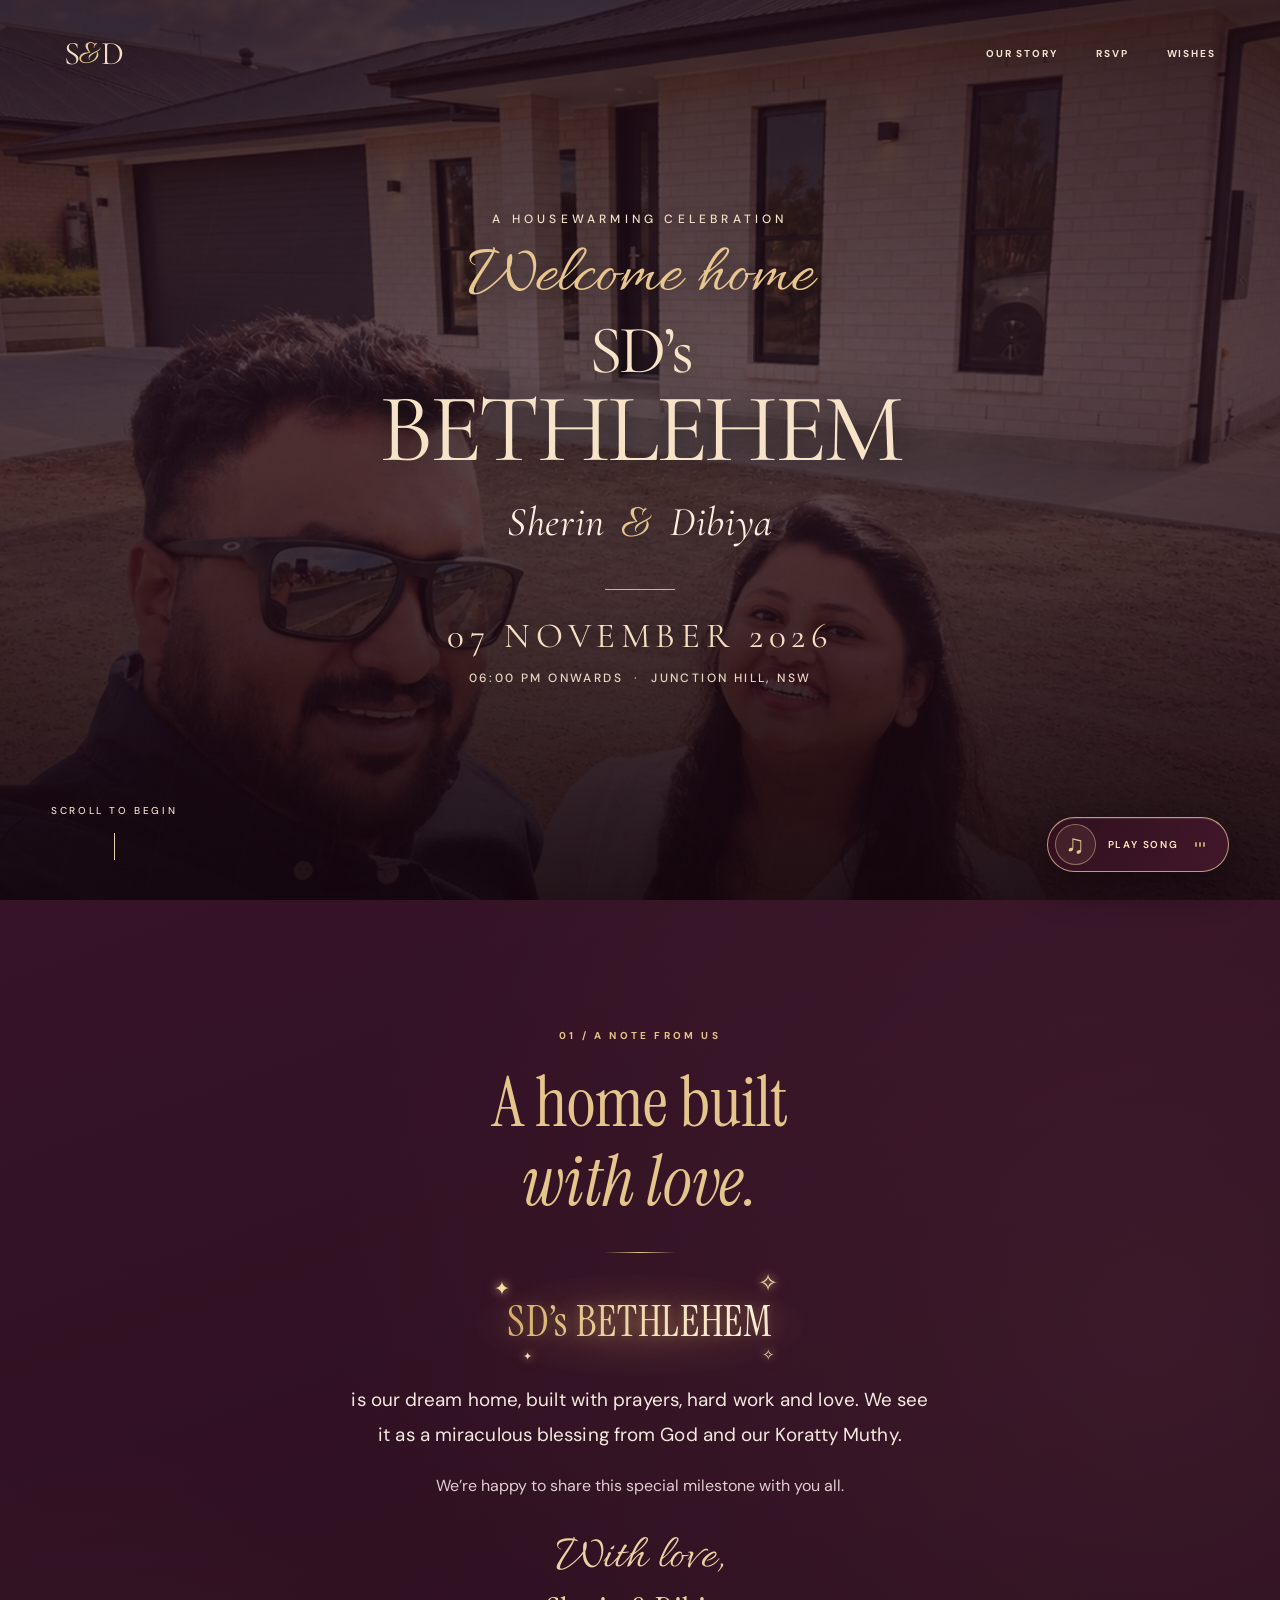
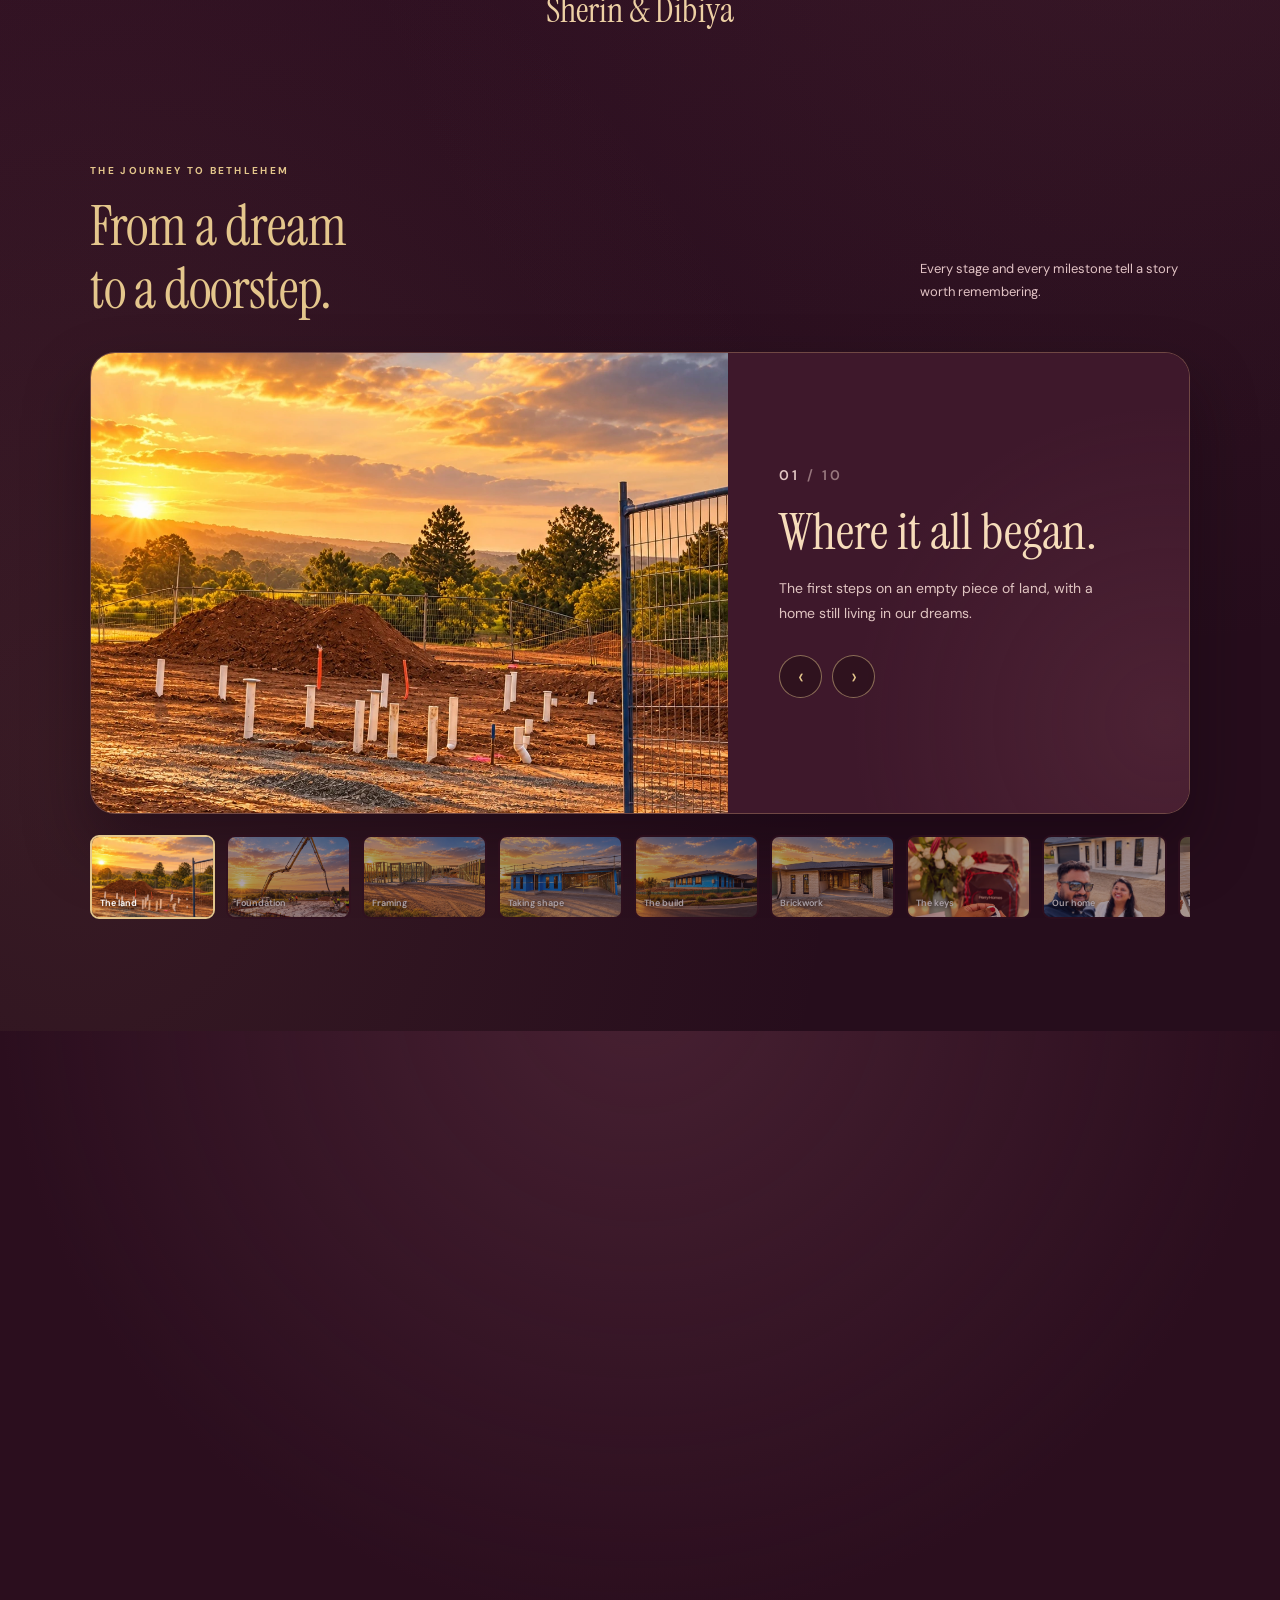
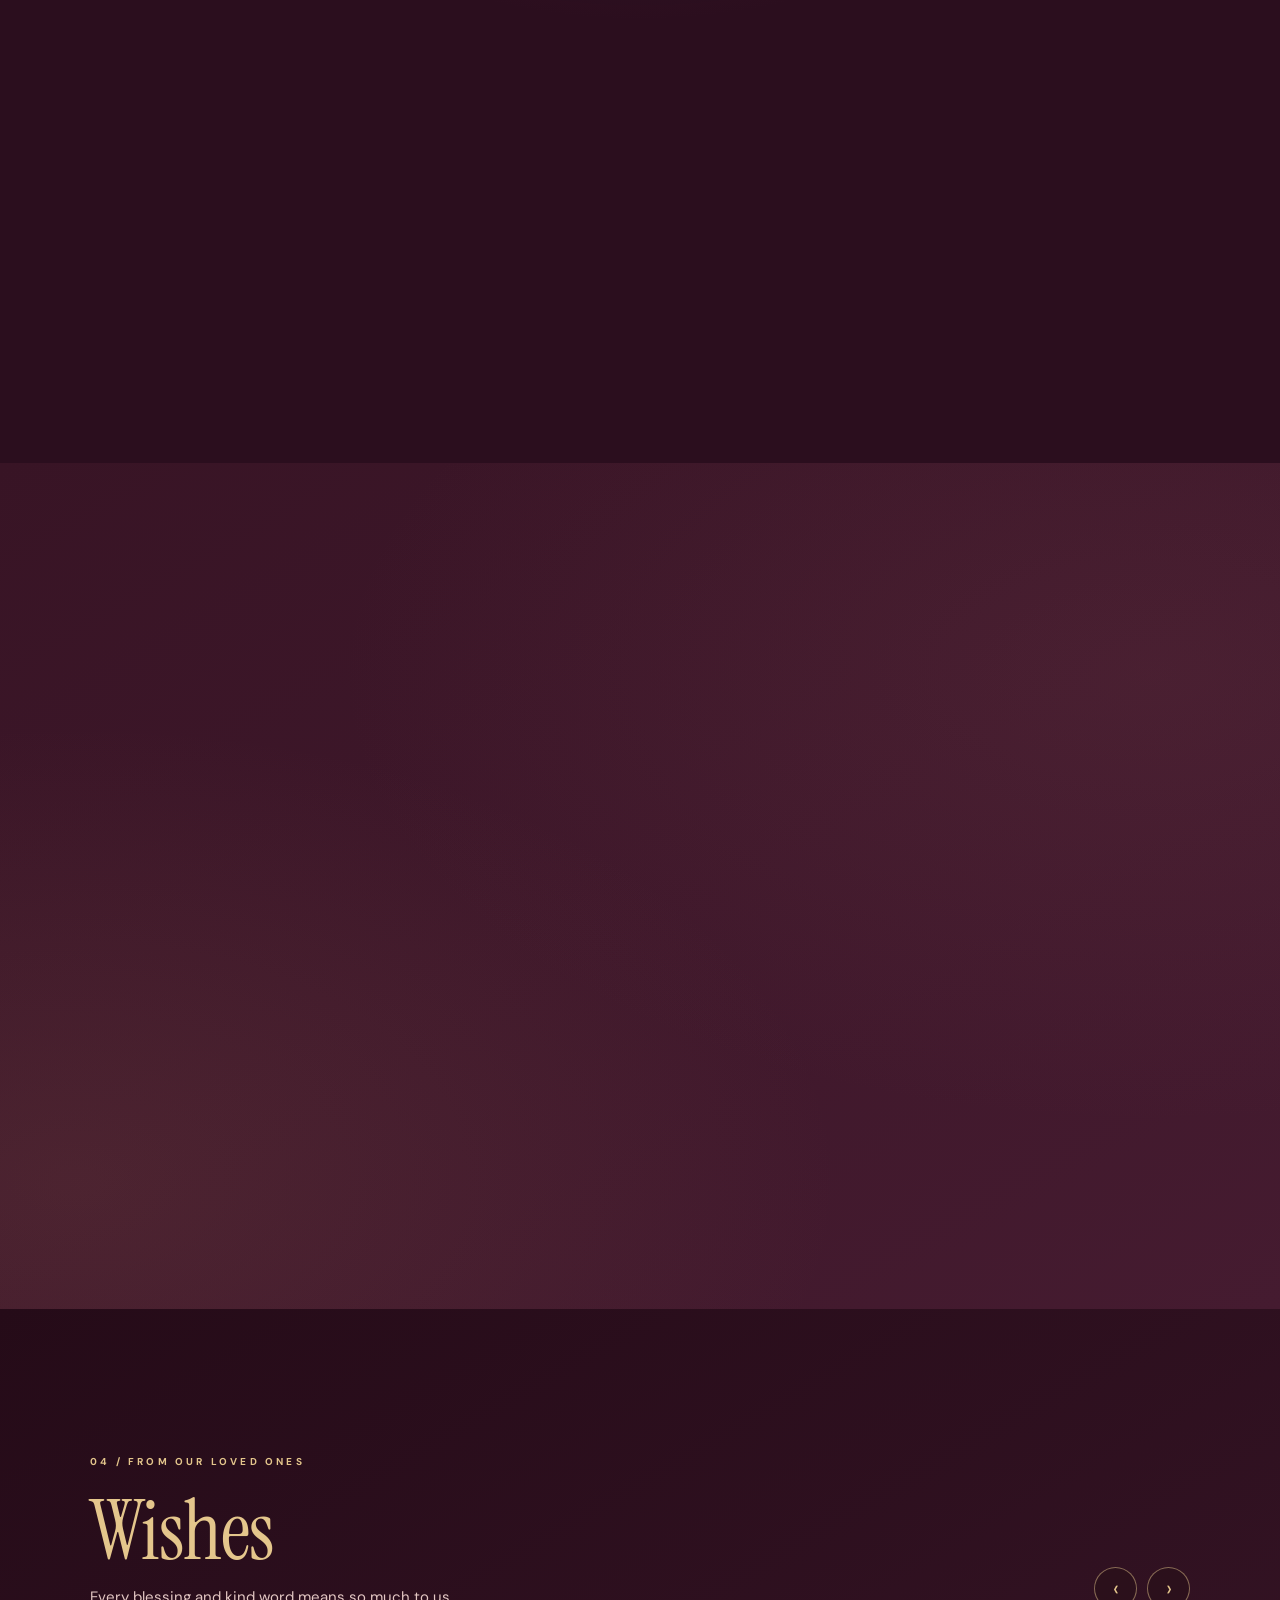
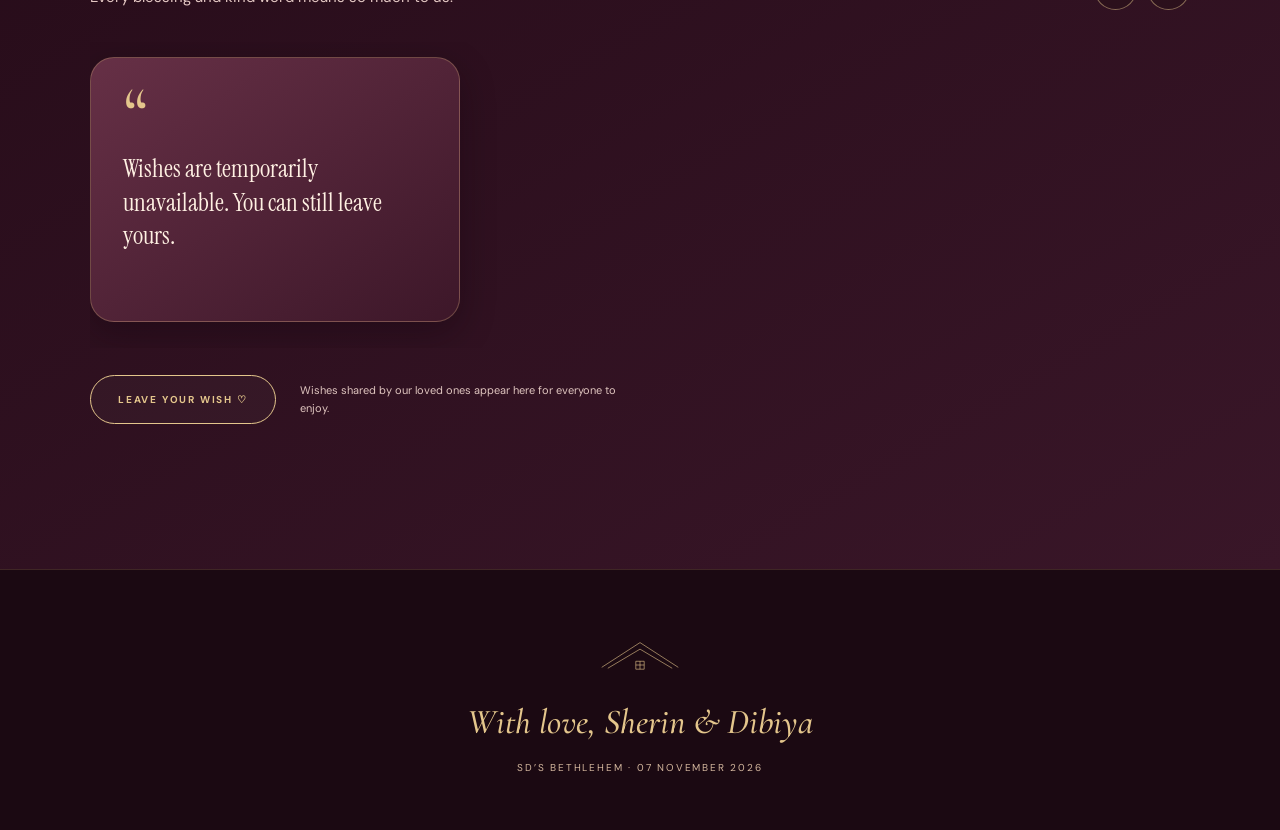
==== commit fa1507ac: "Housewarming: SD’s above sign-inspired Bethlehem calligraphy" ====
--- a/engagement/index.html
+++ b/engagement/index.html
@@ -9,9 +9,9 @@
   <title>SD’s BETHLEHEM | Sherin &amp; Dibiya</title>
   <link rel="preconnect" href="https://fonts.googleapis.com">
   <link rel="preconnect" href="https://fonts.gstatic.com" crossorigin>
-  <link href="https://fonts.googleapis.com/css2?family=Allura&amp;family=Cormorant+Garamond:ital,wght@0,400;0,500;0,600;1,400;1,500;1,600&amp;family=DM+Sans:wght@400;500;600;700&amp;family=Instrument+Serif:ital@0;1&amp;display=swap" rel="stylesheet">
+  <link href="https://fonts.googleapis.com/css2?family=Allura&amp;family=Cormorant+Garamond:ital,wght@0,400;0,500;0,600;1,400;1,500;1,600&amp;family=DM+Sans:wght@400;500;600;700&amp;family=Great+Vibes&amp;family=Instrument+Serif:ital@0;1&amp;display=swap" rel="stylesheet">
   <style>
-  :root { --ink:#280d1b;--deep:#210b16;--burgundy:#481a30;--wine:#60283d;--gold:#e4c68c;--muted-gold:#bea06b;--ivory:#fff4e6;--soft:#dfc6b6;--hair:#b78f6b67;--font-display:"Cormorant Garamond","EB Garamond",Georgia,serif;--font-editorial:"Instrument Serif",Georgia,serif;--font-script:"Allura","Z003",cursive;--font-body:"DM Sans",Arial,sans-serif; }
+  :root { --ink:#280d1b;--deep:#210b16;--burgundy:#481a30;--wine:#60283d;--gold:#e4c68c;--muted-gold:#bea06b;--ivory:#fff4e6;--soft:#dfc6b6;--hair:#b78f6b67;--font-display:"Cormorant Garamond","EB Garamond",Georgia,serif;--font-editorial:"Instrument Serif",Georgia,serif;--font-script:"Allura","Z003",cursive;--font-house-sign:"Great Vibes","Allura",cursive;--font-body:"DM Sans",Arial,sans-serif; }
   *,*::before,*::after{box-sizing:border-box}html{scroll-behavior:smooth;scroll-padding-top:30px}body{margin:0;background:var(--ink);color:var(--ivory);font:400 15px/1.75 var(--font-body);-webkit-font-smoothing:antialiased}body.modal-open{overflow:hidden}button,input,textarea{font:inherit}a{color:inherit}button{cursor:pointer}button:focus-visible,a:focus-visible,input:focus-visible,textarea:focus-visible{outline:3px solid var(--gold);outline-offset:4px}p{margin:0 0 18px}h1,h2,h3{font-family:var(--font-display);font-weight:500;margin:0}button,a{-webkit-tap-highlight-color:transparent}img{max-width:100%}.container{width:min(1100px,calc(100% - 48px));margin-inline:auto}.eyebrow{font:700 10px/1.5 var(--font-body);letter-spacing:.32em;text-transform:uppercase;color:var(--gold)}.serif{font-family:var(--font-display)}.script{font-family:var(--font-script)}.pill{min-height:49px;padding:12px 27px;border-radius:999px;display:inline-flex;justify-content:center;align-items:center;gap:10px;text-decoration:none;border:1px solid var(--gold);font:700 10px/1.5 var(--font-body);letter-spacing:.18em;text-transform:uppercase;transition:background .28s ease,color .28s ease,box-shadow .28s ease,transform .28s ease}.pill:hover{transform:translateY(-3px);box-shadow:0 11px 28px #03000150}.pill--gold{background:var(--gold);color:var(--ink);box-shadow:0 10px 25px #0700064d}.pill--gold:hover{background:#f1d9a7}.pill--outline{background:#ffffff07;color:var(--gold)}.pill--outline:hover{background:#e4c68c1f}.icon-btn{width:43px;height:43px;display:grid;place-items:center;border:1px solid #e4c68c80;border-radius:50%;background:#2a111ab3;color:var(--gold);font-size:22px;line-height:1;transition:background .2s,transform .2s}.icon-btn:hover{background:#784b52;transform:translateY(-2px)}.sr-only{position:absolute;width:1px;height:1px;overflow:hidden;clip:rect(0 0 0 0);white-space:nowrap}.ambient{position:absolute;inset:0;z-index:-1;pointer-events:none;background:radial-gradient(ellipse at 90% 25%,#864c5626 0,transparent 50%),radial-gradient(ellipse at 6% 85%,#a16c5425 0,transparent 45%)}.gold-line{width:72px;height:1px;background:linear-gradient(90deg,transparent,var(--gold),transparent);margin:24px auto}.section-title{font-size:clamp(3.4rem,7vw,6.3rem);letter-spacing:-.045em;line-height:.9;color:var(--gold)}.section-title em{font-weight:400}
   /* A portrait-led hero, with typography on uninterrupted burgundy. */
   .hero{display:grid;grid-template-columns:50% 50%;min-height:100svh;position:relative;isolation:isolate;background:var(--deep)}.hero-media{position:relative;min-height:100svh;overflow:hidden;background:#5c3b42}.hero-photo{position:absolute;inset:0;opacity:0;transition:opacity 1.3s ease;pointer-events:none}.hero-photo.is-active{opacity:1}.hero-photo img{width:100%;height:100%;object-fit:cover;object-position:var(--pos,center);display:block;transform:scale(1.035)}.hero-photo.is-active img{animation:slowZoom 9s linear both}@keyframes slowZoom{from{transform:scale(1.035)}to{transform:scale(1.09)}}.hero-media::after{content:"";position:absolute;inset:0;pointer-events:none;background:linear-gradient(to top,#160711e0,transparent 42%,#2b0d1d38 100%)}.hero-media-info{position:absolute;left:clamp(22px,4vw,70px);bottom:35px;z-index:2;max-width:350px}.hero-media-info .mini{color:#f0d0a5;font-size:10px;font-weight:700;letter-spacing:.23em;text-transform:uppercase;margin-bottom:8px}.hero-media-info p:last-of-type{font:italic 500 clamp(1.7rem,3vw,2.5rem)/1.06 var(--font-display);margin:0 0 14px}.photo-controls{display:flex;gap:10px;align-items:center}.photo-controls .icon-btn{width:35px;height:35px;font-size:18px}.progress-dots{display:flex;gap:6px;margin-left:12px}.progress-dot{width:17px;height:3px;border:0;padding:0;border-radius:2px;background:#ffffff5e;transition:width .3s,background .3s}.progress-dot.is-active{width:35px;background:var(--gold)}
@@ -291,6 +291,15 @@
 }
 .directions-link:hover{background:#c7a06b2b;box-shadow:0 10px 25px #1306106e;transform:translateY(-2px)}
 .directions-link__arrow{font-size:16px;line-height:1}
+/* The actual house sign inspires the Bethlehem lettering only. SD’s stays plain. */
+.invitation-cell--bethlehem .bethlehem-name{display:inline-flex;flex-direction:column;align-items:center;justify-content:center;max-width:100%;margin-bottom:17px;text-align:center;}
+.invitation-cell--bethlehem .bethlehem-prefix{display:block;color:#f4d8a7;font:600 clamp(2.15rem,3.2vw,2.65rem)/1.1 var(--font-body);letter-spacing:-.035em;}
+.invitation-cell--bethlehem .bethlehem-word{font:400 clamp(3.2rem,5.4vw,4.6rem)/1.24 var(--font-house-sign);letter-spacing:0;text-transform:none;white-space:nowrap;}
+@media(max-width:720px){
+ .invitation-cell--bethlehem .bethlehem-prefix{font-size:clamp(2.1rem,8.5vw,2.55rem)}
+ .invitation-cell--bethlehem .bethlehem-word{font-size:clamp(3.1rem,12.5vw,4.15rem)}
+}
+@media(max-width:380px){.invitation-cell--bethlehem .bethlehem-word{font-size:clamp(2.85rem,12.2vw,3.6rem)}}
 @media(max-width:720px){
  .invitation-cell--bethlehem{padding-block:34px 39px}
  .invitation-cell .bethlehem-name{padding:8px 12px 14px;margin-bottom:16px}
@@ -353,6 +362,28 @@
 @media(max-width:720px){.form-field{margin-bottom:21px}.rsvp-success{gap:15px}.rsvp-success__heading{font-size:clamp(2.35rem,9vw,3.4rem)}}
 @media(prefers-reduced-motion:reduce){.rsvp-success__symbol{animation:none}}
 
+/* Housewarming wishes: balanced form layout on narrow screens. */
+#wishModal .modal-card{box-sizing:border-box;width:min(100%,500px)}
+#wishModal .modal-head{align-items:center}
+#wishModal .modal-head h3{margin:0;min-width:0;font-size:clamp(2rem,7vw,2.9rem);line-height:1.12}
+#wishModal .modal-close{flex:0 0 44px;min-height:44px;cursor:pointer}
+#wishModal .form-field{min-width:0;width:100%}
+#wishModal .field-input{box-sizing:border-box;width:100%;max-width:100%;font-size:16px}
+#wishModal textarea.field-input{min-height:125px}
+#wishModal .pill{min-height:50px;border-radius:999px}
+@media(max-width:600px){
+ #wishModal.modal{align-items:center;justify-content:center;padding:12px;overscroll-behavior:contain}
+ #wishModal .modal-card{width:100%;max-height:calc(100dvh - 24px);padding:26px clamp(18px,5vw,26px);border-radius:22px;overflow-x:hidden;overflow-y:auto}
+ #wishModal .modal-head{gap:12px;margin-bottom:22px}
+ #wishModal .modal-head h3{font-size:clamp(1.9rem,8vw,2.4rem)}
+ #wishModal .form-field{margin-bottom:18px}
+ #wishModal .field-input{margin-bottom:6px;padding:12px 0}
+ #wishModal .note{font-size:12px;line-height:1.55}
+ .wishes-head{gap:16px}
+ .wishes-controls{margin-left:auto}
+ .wish-actions{align-items:flex-start;gap:14px}
+ .wish-actions .pill{max-width:100%}
+}
 </style>
 </head>
 <body>
@@ -391,7 +422,8 @@
       <div class="invitation-grid"><div class="invitation-cell"><span class="label">SATURDAY · NOVEMBER</span><p class="big">07</p><p class="small" id="dateText">Saturday, 07 November 2026</p></div><div class="invitation-cell"><span class="label">THE CELEBRATION BEGINS</span><p class="big">6 PM</p><p class="small" id="timeText">06:00 PM onwards</p></div><div class="invitation-cell invitation-cell--bethlehem">
   <span class="label">THE HOME WE CALL</span>
   <p class="place bethlehem-name">
-    <span class="bethlehem-word">BETHLEHEM</span>
+    <span class="bethlehem-prefix">SD’s</span>
+    <span class="bethlehem-word">Bethlehem</span>
     <span class="bethlehem-spark bethlehem-spark--one" aria-hidden="true">✦</span>
     <span class="bethlehem-spark bethlehem-spark--two" aria-hidden="true">✧</span>
     <span class="bethlehem-spark bethlehem-spark--three" aria-hidden="true">✦</span>
@@ -653,6 +685,7 @@
   const list=Array.isArray(data.wishes)?data.wishes:[];
   if(!list.length){showWishText("Be the first to leave a little love.");return;}
   track.replaceChildren(...list.slice(0,100).map(x=>wishCard(String(x.name||"").slice(0,80),String(x.wish||"").slice(0,350))));
+  reshuffleWishes();
  }
  window[callback]=data=>finish(!data||data.status!=="success",data||{});
  script.onerror=()=>finish(true);
@@ -736,8 +769,73 @@
  loadBethlehemWishes();
 }
 
-function moveWishes(d){const card=track.querySelector(".wish");track.scrollBy({left:d*((card?.getBoundingClientRect().width||300)+20),behavior:reduce.matches?"auto":"smooth"})}
-document.getElementById("wishPrev").addEventListener("click",()=>moveWishes(-1));document.getElementById("wishNext").addEventListener("click",()=>moveWishes(1));let wishPaused=false;track.addEventListener("pointerenter",()=>wishPaused=true);track.addEventListener("pointerleave",()=>wishPaused=false);track.addEventListener("focusin",()=>wishPaused=true);track.addEventListener("focusout",()=>wishPaused=false);if(!reduce.matches)window.setInterval(()=>{if(wishPaused||document.hidden||modal.classList.contains("open"))return;const max=track.scrollWidth-track.clientWidth;if(max<10)return;track.scrollTo({left:track.scrollLeft>=max-8?0:Math.min(max,track.scrollLeft+330),behavior:"smooth"})},6500);
+// Match the wedding invitation: shuffle once per load, advance only while visible,
+// and hand the carousel permanently to the visitor after their first interaction.
+let wishAutoplayTimer=0,wishUserInteracted=false,wishSectionVisible=false,wishProgrammaticScroll=false,wishScrollTimer=0;
+const wishSection=document.getElementById("wishes");
+function shuffledWishCards(cards){
+ const items=[...cards];
+ for(let i=items.length-1;i>0;i--){const j=Math.floor(Math.random()*(i+1));[items[i],items[j]]=[items[j],items[i]];}
+ if(items.length>1){
+  try{
+   const key=items[0].querySelector("strong")?.textContent+"|"+items[0].querySelector("p")?.textContent;
+   if(sessionStorage.getItem("bethlehemWishesFirst")===key)items.push(items.shift());
+   const first=items[0];
+   sessionStorage.setItem("bethlehemWishesFirst",first.querySelector("strong")?.textContent+"|"+first.querySelector("p")?.textContent);
+  }catch(error){/* Storage is optional, e.g. private mode. */}
+ }
+ return items;
+}
+function reshuffleWishes(){
+ const cards=[...track.querySelectorAll(".wish:not(.wish--empty)")];
+ if(cards.length<2)return;
+ track.replaceChildren(...shuffledWishCards(cards));
+ track.scrollTo({left:0,behavior:"instant"});
+ scheduleWishAutoplay(4500);
+}
+function stopWishAutoplay(){
+ if(wishUserInteracted)return;
+ wishUserInteracted=true;
+ clearTimeout(wishAutoplayTimer);wishAutoplayTimer=0;
+}
+function actualWishCards(){return [...track.querySelectorAll(".wish:not(.wish--empty)")];}
+function nearestWishIndex(cards){return cards.reduce((best,card,i)=>Math.abs(card.offsetLeft-track.scrollLeft)<Math.abs(cards[best].offsetLeft-track.scrollLeft)?i:best,0);}
+function scrollWishCard(card){
+ if(!card)return;
+ wishProgrammaticScroll=true;
+ track.scrollTo({left:card.offsetLeft-track.firstElementChild.offsetLeft,behavior:reduce.matches?"auto":"smooth"});
+ clearTimeout(wishScrollTimer);wishScrollTimer=setTimeout(()=>wishProgrammaticScroll=false,950);
+}
+function moveWishes(d){
+ stopWishAutoplay();
+ const cards=actualWishCards();if(!cards.length)return;
+ const i=nearestWishIndex(cards);
+ scrollWishCard(cards[Math.max(0,Math.min(cards.length-1,i+d))]);
+}
+function canAutoWishes(){return !wishUserInteracted&&!reduce.matches&&!document.hidden&&!modal.classList.contains("open")&&wishSectionVisible&&actualWishCards().length>1;}
+function scheduleWishAutoplay(delay=5500){
+ clearTimeout(wishAutoplayTimer);
+ if(!canAutoWishes())return;
+ wishAutoplayTimer=setTimeout(()=>{
+  if(!canAutoWishes())return;
+  const cards=actualWishCards(),index=nearestWishIndex(cards);
+  scrollWishCard(cards[(index+1)%cards.length]);
+  scheduleWishAutoplay();
+ },delay);
+}
+document.getElementById("wishPrev").addEventListener("click",()=>moveWishes(-1));
+document.getElementById("wishNext").addEventListener("click",()=>moveWishes(1));
+["pointerdown","touchstart","wheel","keydown"].forEach(type=>track.addEventListener(type,stopWishAutoplay,{passive:type!=="keydown"}));
+track.addEventListener("scroll",()=>{if(!wishProgrammaticScroll)stopWishAutoplay()},{passive:true});
+track.addEventListener("focusin",stopWishAutoplay);
+wishOpen.addEventListener("click",stopWishAutoplay);
+document.addEventListener("visibilitychange",()=>scheduleWishAutoplay());
+if("IntersectionObserver" in window){
+ const wishObserver=new IntersectionObserver(entries=>{wishSectionVisible=entries[0].isIntersecting;scheduleWishAutoplay(wishSectionVisible?4500:5500)},{threshold:.1});
+ wishObserver.observe(wishSection);
+}else{wishSectionVisible=true;}
+reshuffleWishes();
+
 
 // Music starts only after a visitor taps the control, including on iPhone Safari.
 const backgroundSong = document.getElementById('housewarmingAudio');
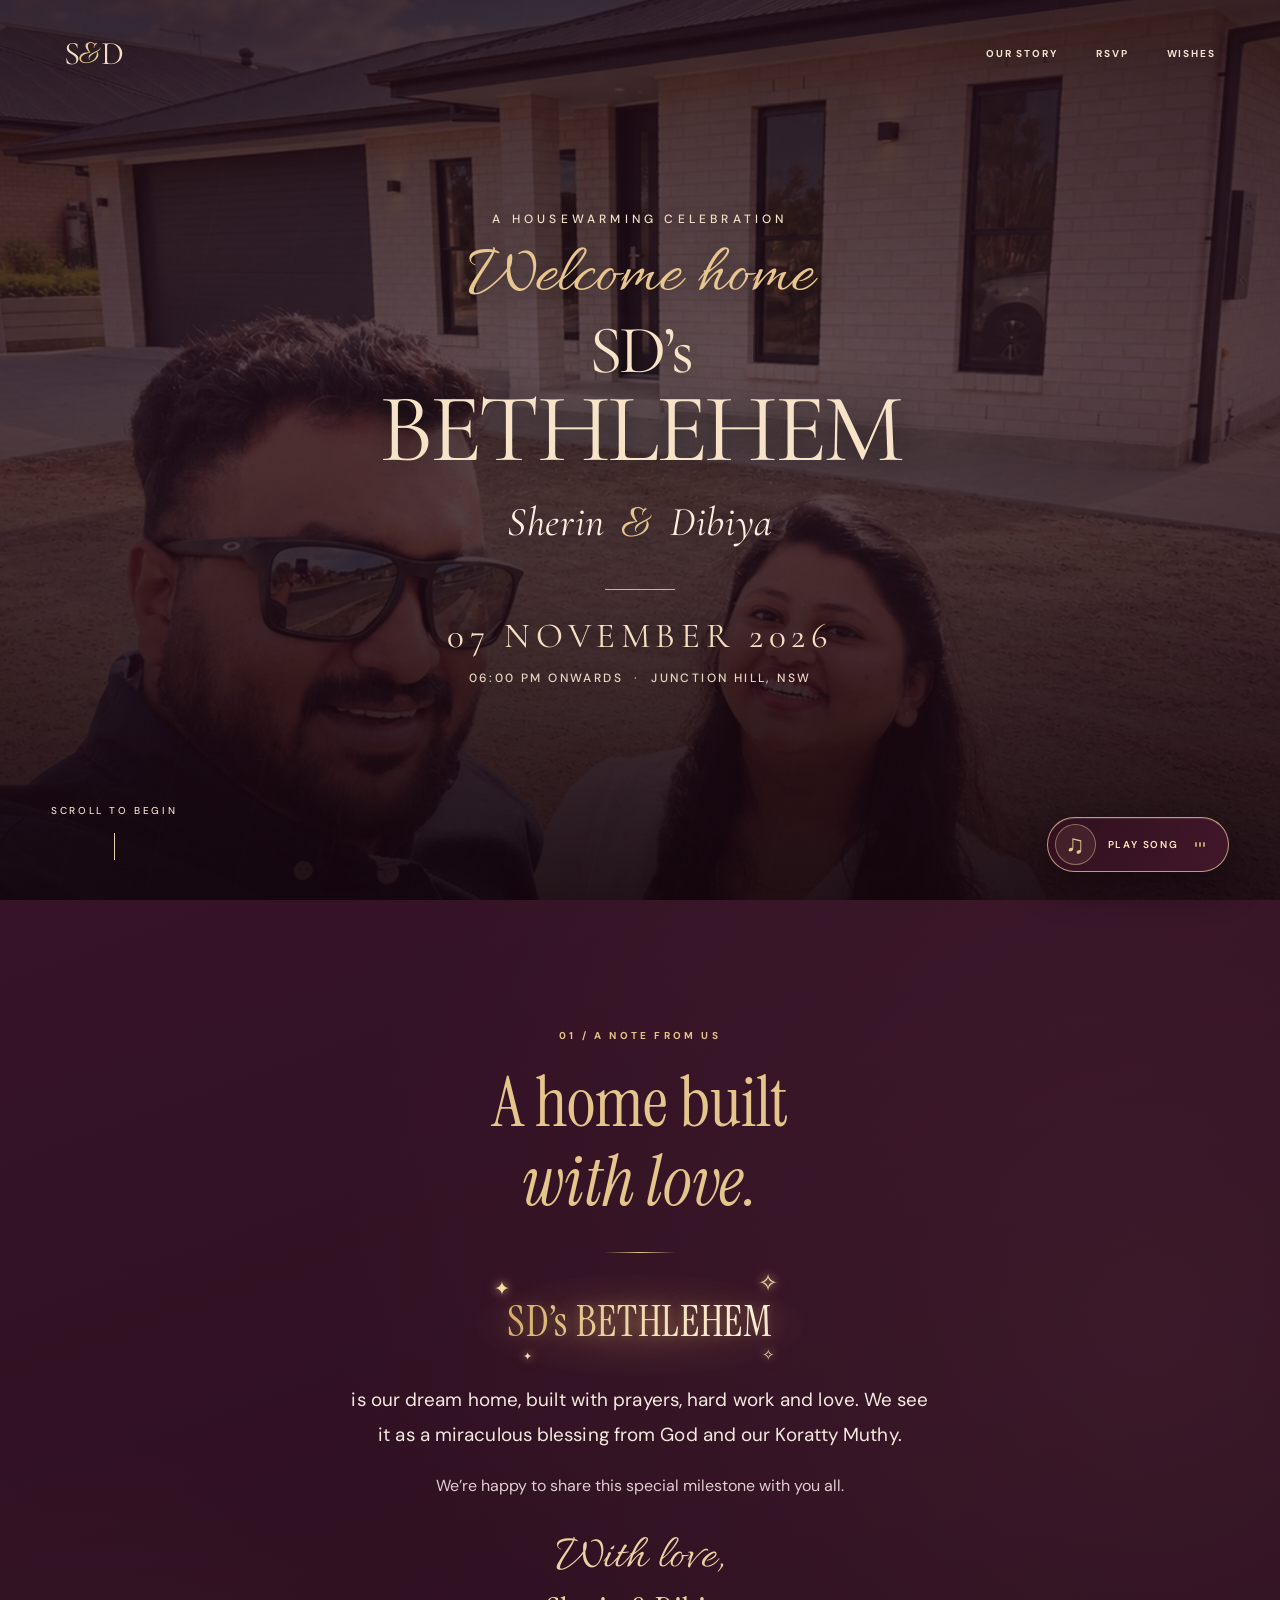
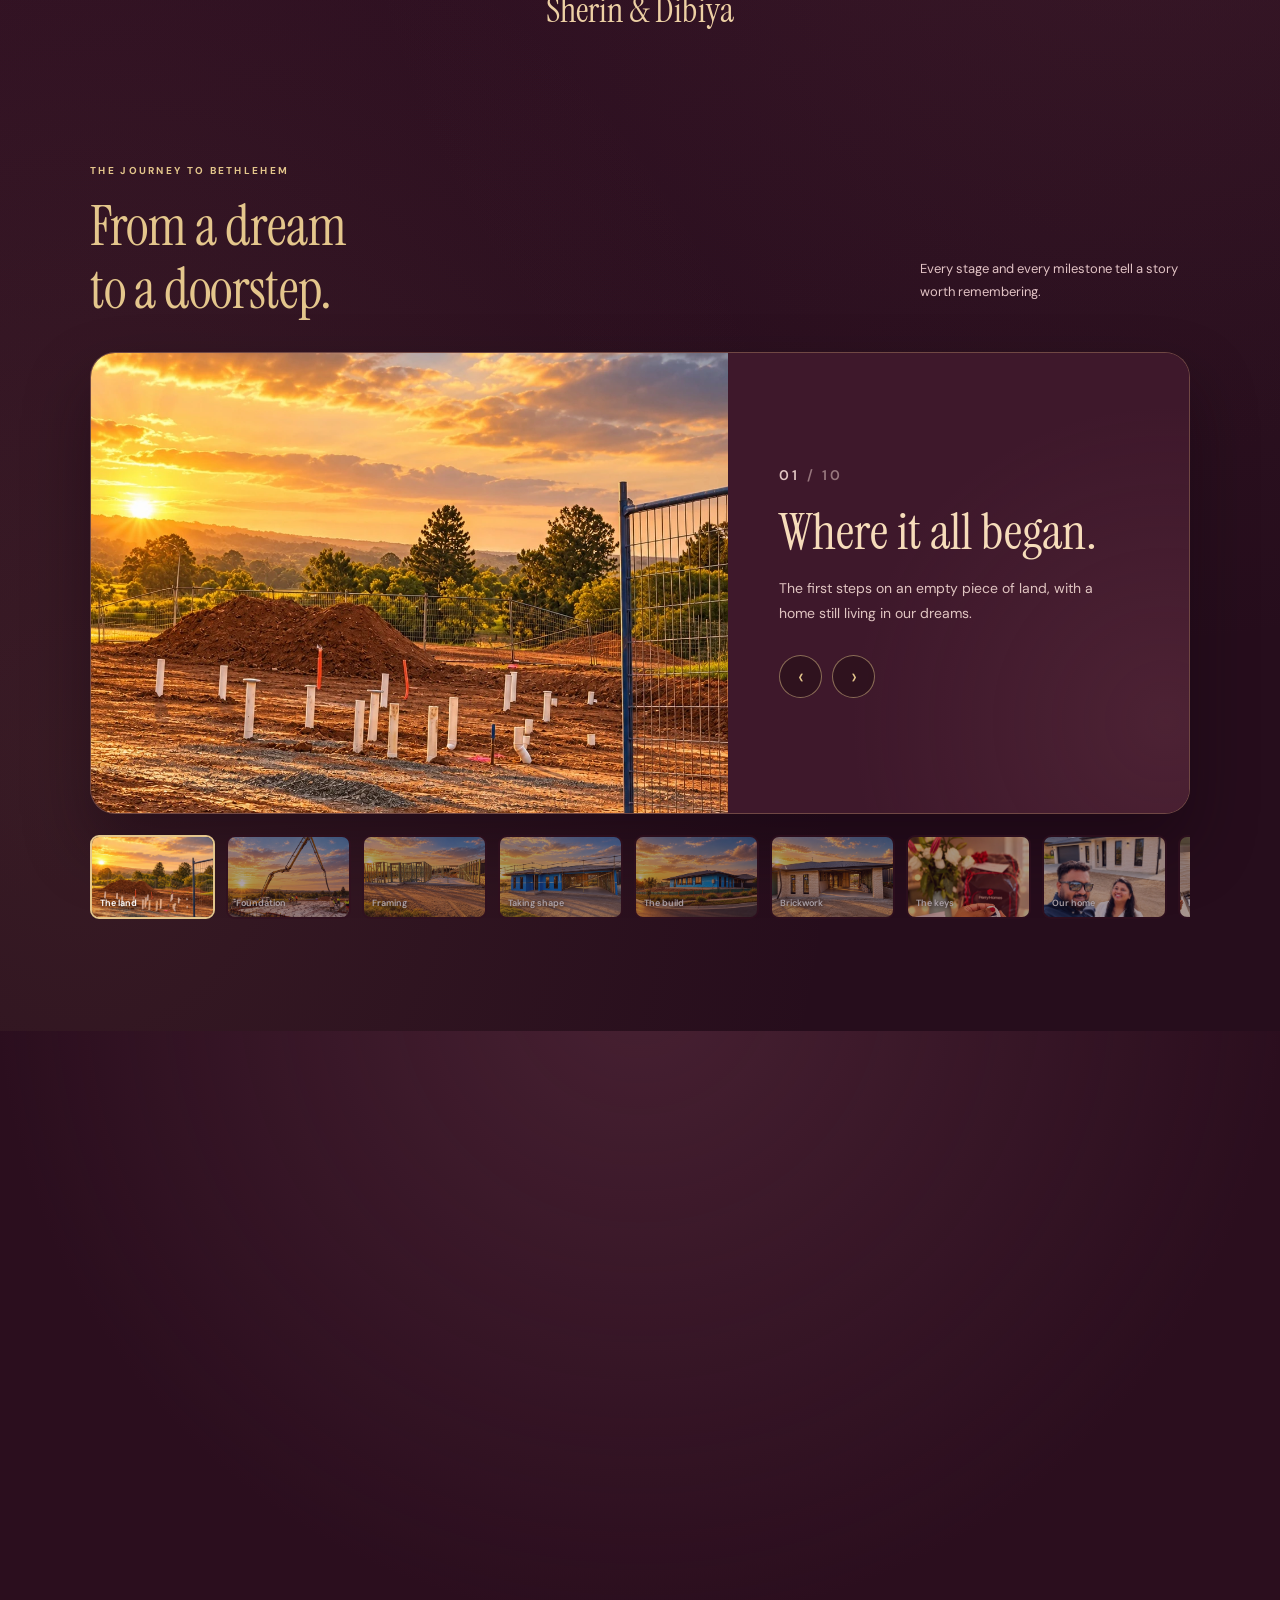
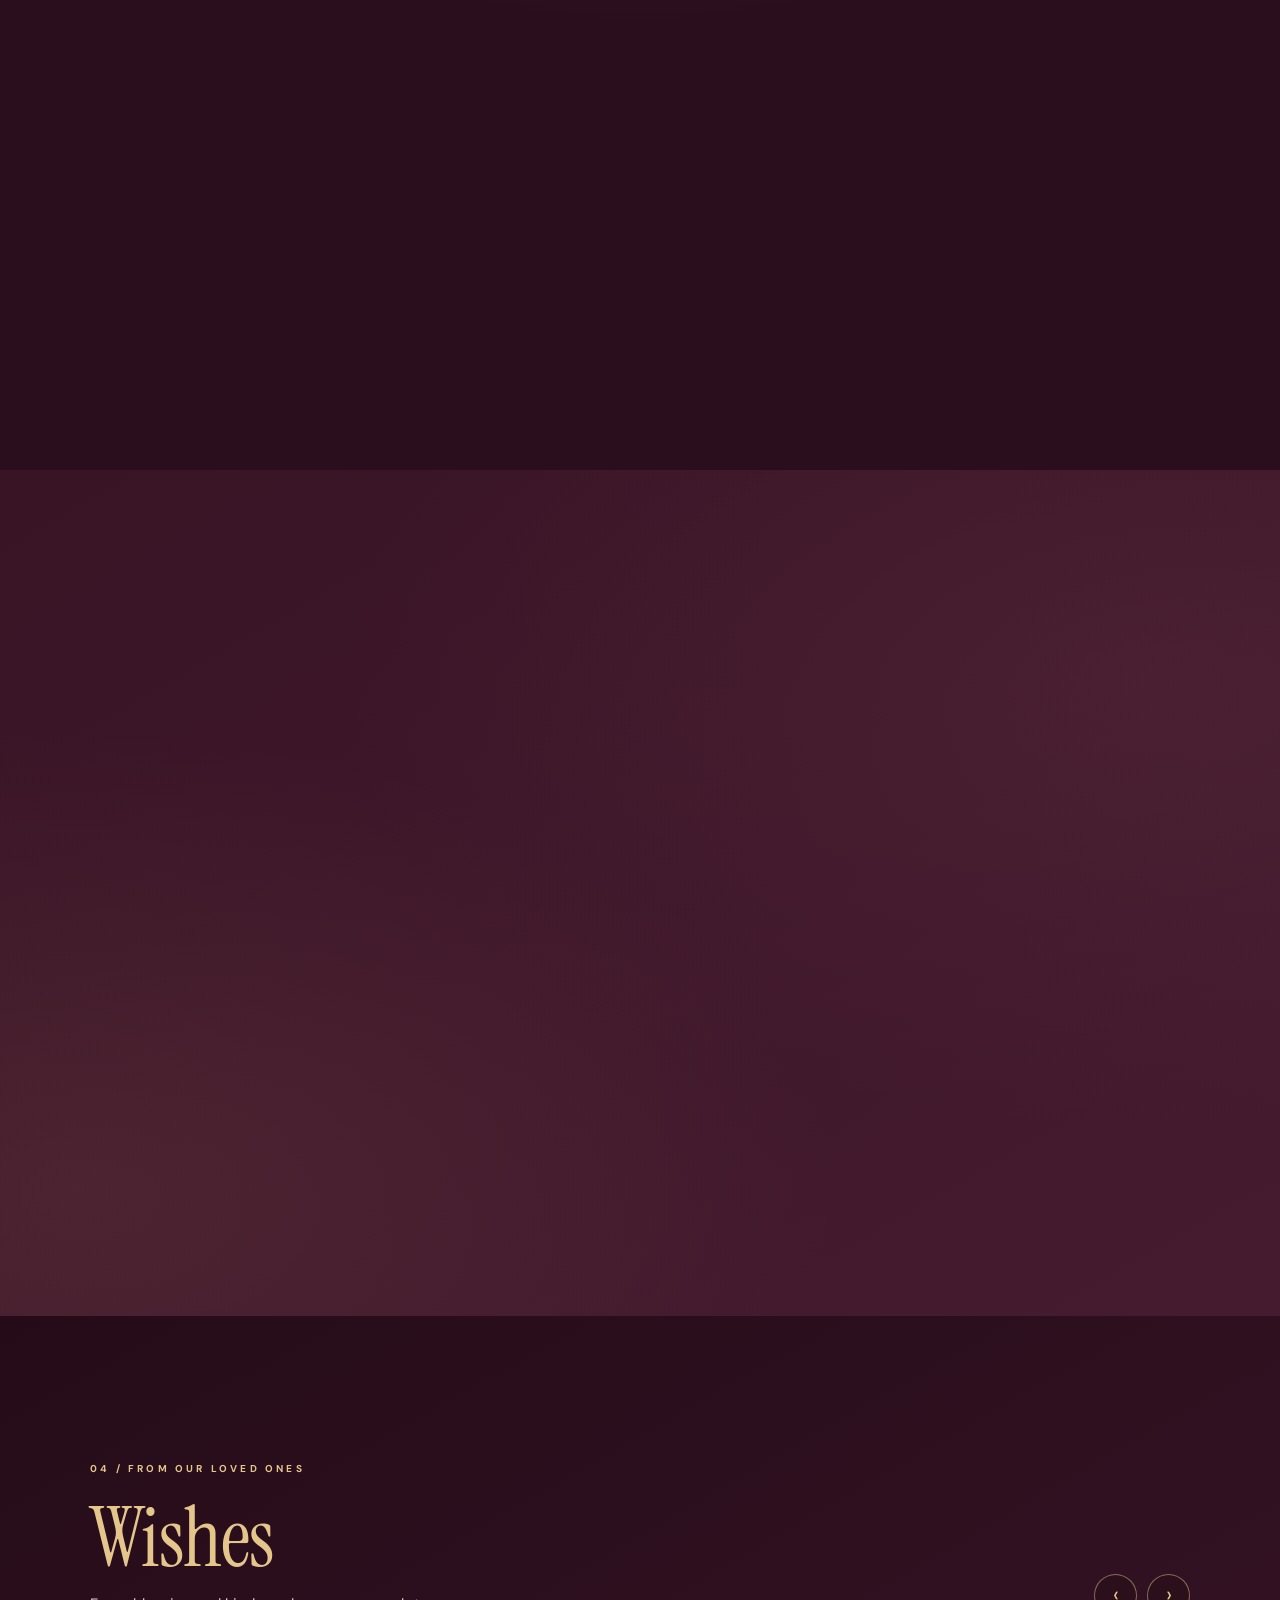
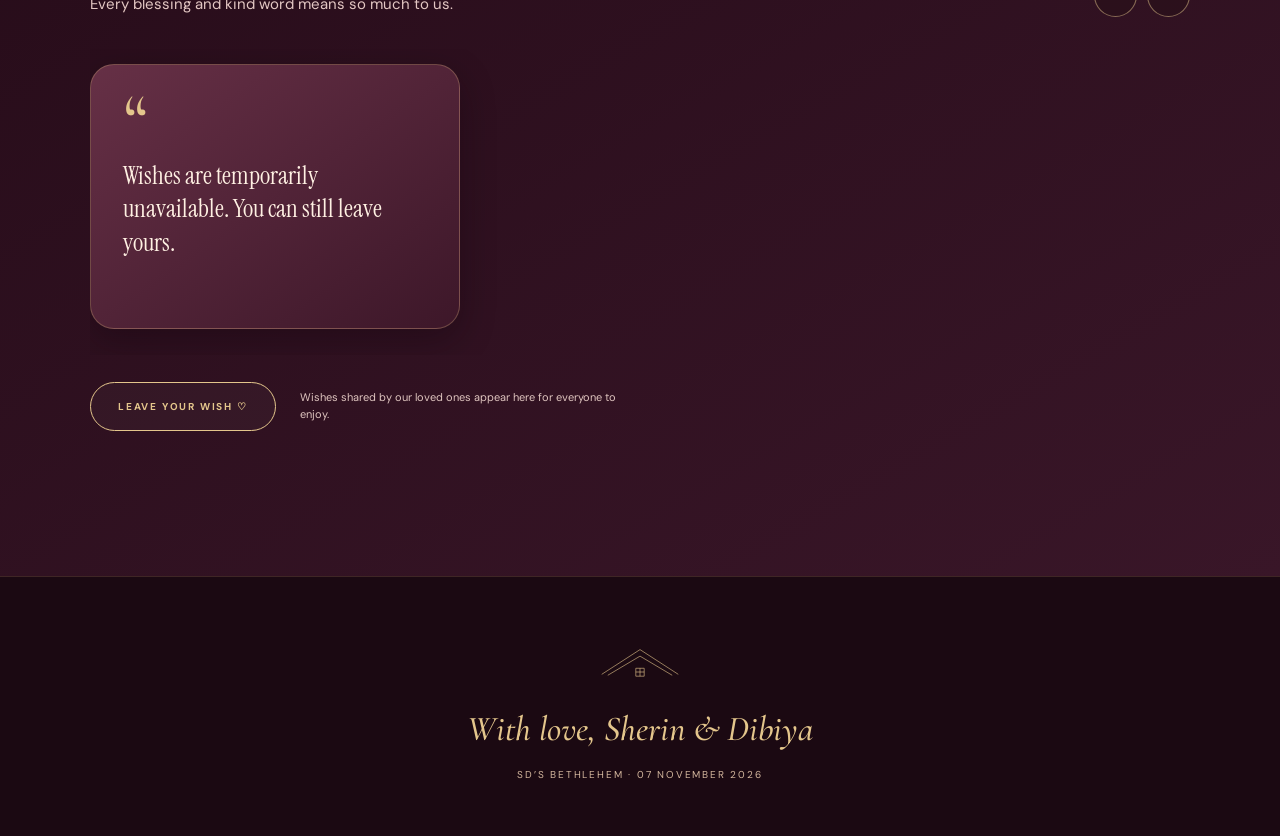
==== commit 51501256: "Use traced exact Bethlehem house-sign lettering in celebration card" ====
--- a/engagement/index.html
+++ b/engagement/index.html
@@ -9,9 +9,9 @@
   <title>SD’s BETHLEHEM | Sherin &amp; Dibiya</title>
   <link rel="preconnect" href="https://fonts.googleapis.com">
   <link rel="preconnect" href="https://fonts.gstatic.com" crossorigin>
-  <link href="https://fonts.googleapis.com/css2?family=Allura&amp;family=Cormorant+Garamond:ital,wght@0,400;0,500;0,600;1,400;1,500;1,600&amp;family=DM+Sans:wght@400;500;600;700&amp;family=Great+Vibes&amp;family=Instrument+Serif:ital@0;1&amp;display=swap" rel="stylesheet">
+  <link href="https://fonts.googleapis.com/css2?family=Allura&amp;family=Cormorant+Garamond:ital,wght@0,400;0,500;0,600;1,400;1,500;1,600&amp;family=DM+Sans:wght@400;500;600;700&amp;family=Instrument+Serif:ital@0;1&amp;display=swap" rel="stylesheet">
   <style>
-  :root { --ink:#280d1b;--deep:#210b16;--burgundy:#481a30;--wine:#60283d;--gold:#e4c68c;--muted-gold:#bea06b;--ivory:#fff4e6;--soft:#dfc6b6;--hair:#b78f6b67;--font-display:"Cormorant Garamond","EB Garamond",Georgia,serif;--font-editorial:"Instrument Serif",Georgia,serif;--font-script:"Allura","Z003",cursive;--font-house-sign:"Great Vibes","Allura",cursive;--font-body:"DM Sans",Arial,sans-serif; }
+  :root { --ink:#280d1b;--deep:#210b16;--burgundy:#481a30;--wine:#60283d;--gold:#e4c68c;--muted-gold:#bea06b;--ivory:#fff4e6;--soft:#dfc6b6;--hair:#b78f6b67;--font-display:"Cormorant Garamond","EB Garamond",Georgia,serif;--font-editorial:"Instrument Serif",Georgia,serif;--font-script:"Allura","Z003",cursive;--font-body:"DM Sans",Arial,sans-serif; }
   *,*::before,*::after{box-sizing:border-box}html{scroll-behavior:smooth;scroll-padding-top:30px}body{margin:0;background:var(--ink);color:var(--ivory);font:400 15px/1.75 var(--font-body);-webkit-font-smoothing:antialiased}body.modal-open{overflow:hidden}button,input,textarea{font:inherit}a{color:inherit}button{cursor:pointer}button:focus-visible,a:focus-visible,input:focus-visible,textarea:focus-visible{outline:3px solid var(--gold);outline-offset:4px}p{margin:0 0 18px}h1,h2,h3{font-family:var(--font-display);font-weight:500;margin:0}button,a{-webkit-tap-highlight-color:transparent}img{max-width:100%}.container{width:min(1100px,calc(100% - 48px));margin-inline:auto}.eyebrow{font:700 10px/1.5 var(--font-body);letter-spacing:.32em;text-transform:uppercase;color:var(--gold)}.serif{font-family:var(--font-display)}.script{font-family:var(--font-script)}.pill{min-height:49px;padding:12px 27px;border-radius:999px;display:inline-flex;justify-content:center;align-items:center;gap:10px;text-decoration:none;border:1px solid var(--gold);font:700 10px/1.5 var(--font-body);letter-spacing:.18em;text-transform:uppercase;transition:background .28s ease,color .28s ease,box-shadow .28s ease,transform .28s ease}.pill:hover{transform:translateY(-3px);box-shadow:0 11px 28px #03000150}.pill--gold{background:var(--gold);color:var(--ink);box-shadow:0 10px 25px #0700064d}.pill--gold:hover{background:#f1d9a7}.pill--outline{background:#ffffff07;color:var(--gold)}.pill--outline:hover{background:#e4c68c1f}.icon-btn{width:43px;height:43px;display:grid;place-items:center;border:1px solid #e4c68c80;border-radius:50%;background:#2a111ab3;color:var(--gold);font-size:22px;line-height:1;transition:background .2s,transform .2s}.icon-btn:hover{background:#784b52;transform:translateY(-2px)}.sr-only{position:absolute;width:1px;height:1px;overflow:hidden;clip:rect(0 0 0 0);white-space:nowrap}.ambient{position:absolute;inset:0;z-index:-1;pointer-events:none;background:radial-gradient(ellipse at 90% 25%,#864c5626 0,transparent 50%),radial-gradient(ellipse at 6% 85%,#a16c5425 0,transparent 45%)}.gold-line{width:72px;height:1px;background:linear-gradient(90deg,transparent,var(--gold),transparent);margin:24px auto}.section-title{font-size:clamp(3.4rem,7vw,6.3rem);letter-spacing:-.045em;line-height:.9;color:var(--gold)}.section-title em{font-weight:400}
   /* A portrait-led hero, with typography on uninterrupted burgundy. */
   .hero{display:grid;grid-template-columns:50% 50%;min-height:100svh;position:relative;isolation:isolate;background:var(--deep)}.hero-media{position:relative;min-height:100svh;overflow:hidden;background:#5c3b42}.hero-photo{position:absolute;inset:0;opacity:0;transition:opacity 1.3s ease;pointer-events:none}.hero-photo.is-active{opacity:1}.hero-photo img{width:100%;height:100%;object-fit:cover;object-position:var(--pos,center);display:block;transform:scale(1.035)}.hero-photo.is-active img{animation:slowZoom 9s linear both}@keyframes slowZoom{from{transform:scale(1.035)}to{transform:scale(1.09)}}.hero-media::after{content:"";position:absolute;inset:0;pointer-events:none;background:linear-gradient(to top,#160711e0,transparent 42%,#2b0d1d38 100%)}.hero-media-info{position:absolute;left:clamp(22px,4vw,70px);bottom:35px;z-index:2;max-width:350px}.hero-media-info .mini{color:#f0d0a5;font-size:10px;font-weight:700;letter-spacing:.23em;text-transform:uppercase;margin-bottom:8px}.hero-media-info p:last-of-type{font:italic 500 clamp(1.7rem,3vw,2.5rem)/1.06 var(--font-display);margin:0 0 14px}.photo-controls{display:flex;gap:10px;align-items:center}.photo-controls .icon-btn{width:35px;height:35px;font-size:18px}.progress-dots{display:flex;gap:6px;margin-left:12px}.progress-dot{width:17px;height:3px;border:0;padding:0;border-radius:2px;background:#ffffff5e;transition:width .3s,background .3s}.progress-dot.is-active{width:35px;background:var(--gold)}
@@ -291,15 +291,38 @@
 }
 .directions-link:hover{background:#c7a06b2b;box-shadow:0 10px 25px #1306106e;transform:translateY(-2px)}
 .directions-link__arrow{font-size:16px;line-height:1}
-/* The actual house sign inspires the Bethlehem lettering only. SD’s stays plain. */
-.invitation-cell--bethlehem .bethlehem-name{display:inline-flex;flex-direction:column;align-items:center;justify-content:center;max-width:100%;margin-bottom:17px;text-align:center;}
-.invitation-cell--bethlehem .bethlehem-prefix{display:block;color:#f4d8a7;font:600 clamp(2.15rem,3.2vw,2.65rem)/1.1 var(--font-body);letter-spacing:-.035em;}
-.invitation-cell--bethlehem .bethlehem-word{font:400 clamp(3.2rem,5.4vw,4.6rem)/1.24 var(--font-house-sign);letter-spacing:0;text-transform:none;white-space:nowrap;}
+/* The real house-sign lettering is an SVG traced from the supplied photo.
+   Only Bethlehem uses this art; SD’s stays in its original plain typeface. */
+.invitation-cell--bethlehem .bethlehem-name {
+  display:flex;flex-direction:column;align-items:center;justify-content:center;
+  width:min(100%,350px);max-width:100%;margin:0 0 16px;text-align:center;
+}
+.invitation-cell--bethlehem .bethlehem-prefix {
+  display:block;color:#f4d8a7;
+  font:600 clamp(2.15rem,3.2vw,2.65rem)/1.1 var(--font-body);
+  letter-spacing:-.035em;
+}
+.invitation-cell--bethlehem .bethlehem-word--sign {
+  display:block;width:100%;max-width:100%;height:auto;aspect-ratio:1005 / 280;
+  margin:5px auto 0;padding:0;font-size:0;line-height:0;color:transparent;
+  background:linear-gradient(105deg,#d3ab65 0%,#f9e7c4 26%,#fff7e7 40%,#d3a65e 58%,#f0d8a8 76%,#d3ab65 100%);
+  background-size:230% 100%;
+  background-clip:border-box;-webkit-background-clip:border-box;
+  -webkit-text-fill-color:initial;
+  -webkit-mask-image:url("assets/bethlehem/bethlehem-sign-lettering.svg");
+  mask-image:url("assets/bethlehem/bethlehem-sign-lettering.svg");
+  -webkit-mask-position:center;mask-position:center;
+  -webkit-mask-size:contain;mask-size:contain;
+  -webkit-mask-repeat:no-repeat;mask-repeat:no-repeat;
+  animation:bethlehem-shimmer 8.4s ease-in-out infinite,bethlehem-sign-light 5.2s ease-in-out infinite;
+}
+@keyframes bethlehem-sign-light {
+  0%,100%{filter:drop-shadow(0 0 4px #efc78535)}
+  50%{filter:drop-shadow(0 0 10px #f7d6a981)}
+}
 @media(max-width:720px){
- .invitation-cell--bethlehem .bethlehem-prefix{font-size:clamp(2.1rem,8.5vw,2.55rem)}
- .invitation-cell--bethlehem .bethlehem-word{font-size:clamp(3.1rem,12.5vw,4.15rem)}
-}
-@media(max-width:380px){.invitation-cell--bethlehem .bethlehem-word{font-size:clamp(2.85rem,12.2vw,3.6rem)}}
+  .invitation-cell--bethlehem .bethlehem-name{width:min(100%,340px)}
+}
 @media(max-width:720px){
  .invitation-cell--bethlehem{padding-block:34px 39px}
  .invitation-cell .bethlehem-name{padding:8px 12px 14px;margin-bottom:16px}
@@ -423,7 +446,7 @@
   <span class="label">THE HOME WE CALL</span>
   <p class="place bethlehem-name">
     <span class="bethlehem-prefix">SD’s</span>
-    <span class="bethlehem-word">Bethlehem</span>
+    <span class="bethlehem-word bethlehem-word--sign" role="img" aria-label="Bethlehem"></span>
     <span class="bethlehem-spark bethlehem-spark--one" aria-hidden="true">✦</span>
     <span class="bethlehem-spark bethlehem-spark--two" aria-hidden="true">✧</span>
     <span class="bethlehem-spark bethlehem-spark--three" aria-hidden="true">✦</span>
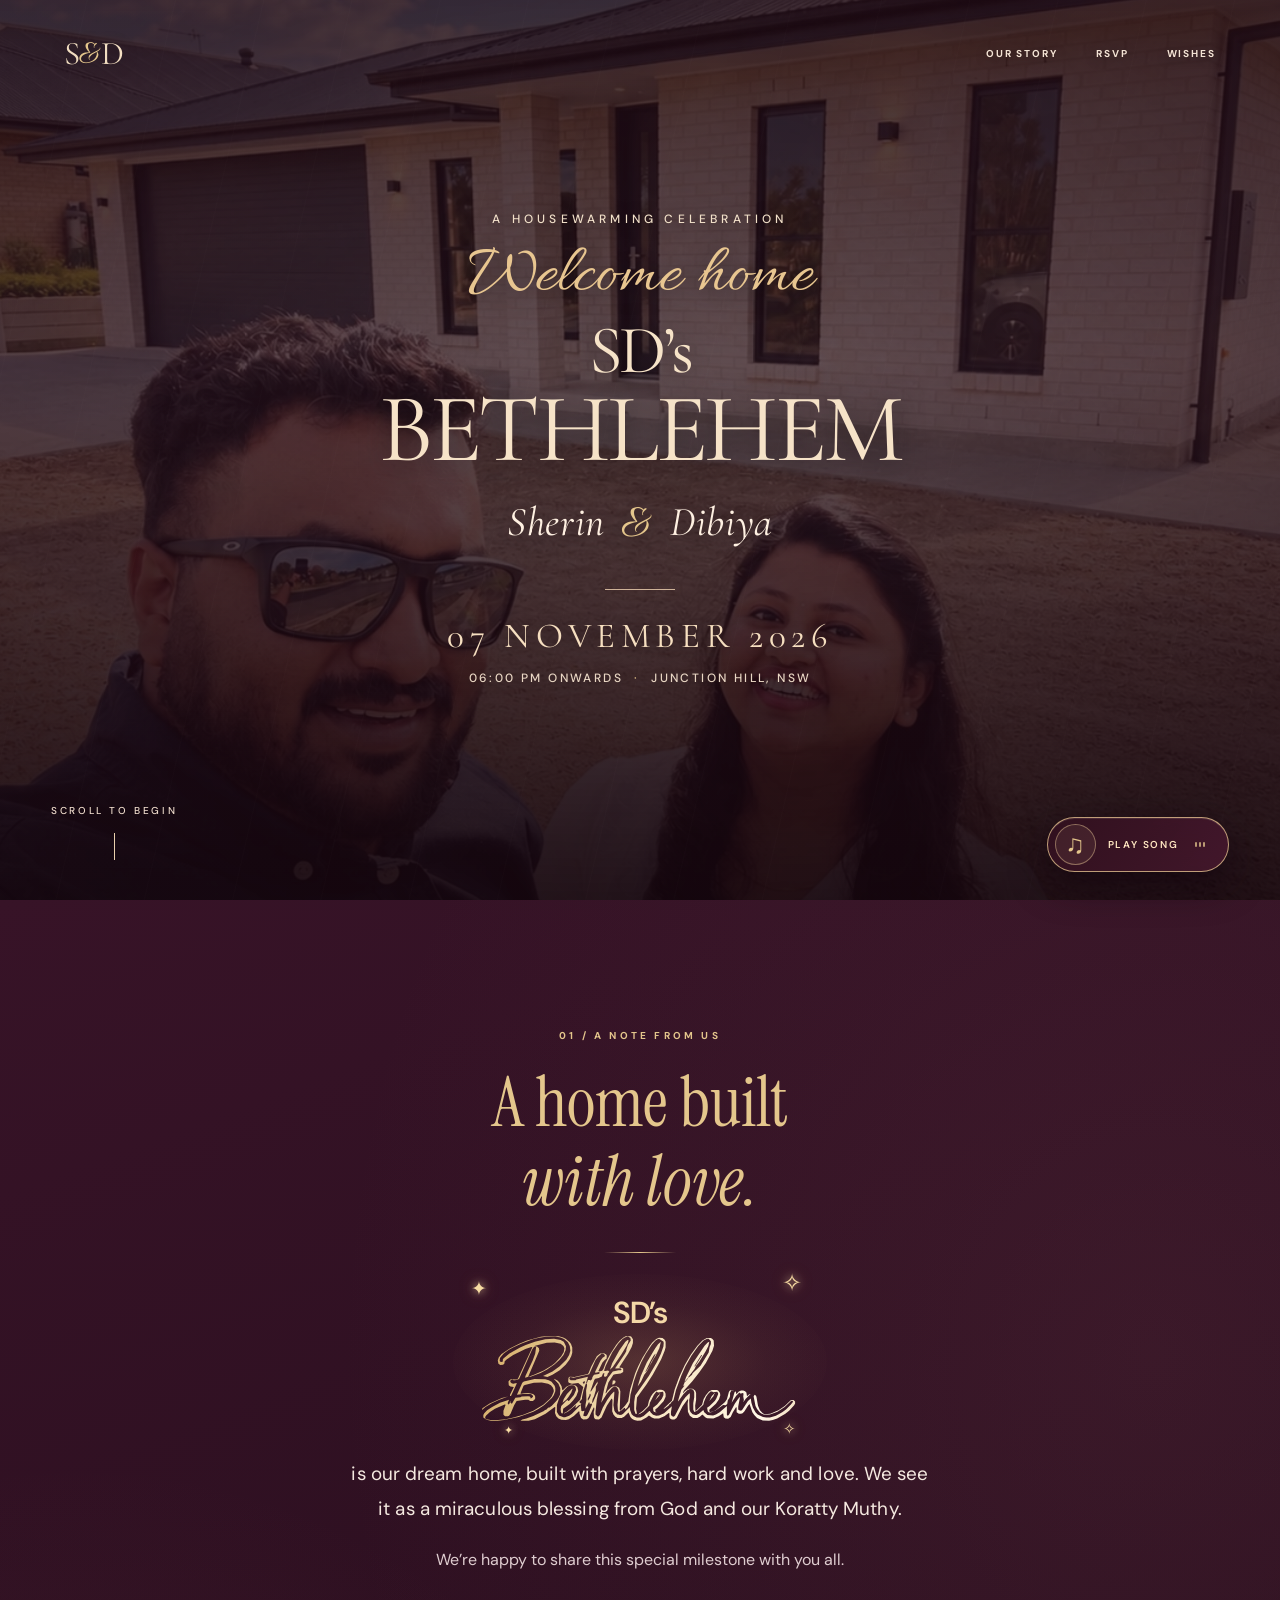
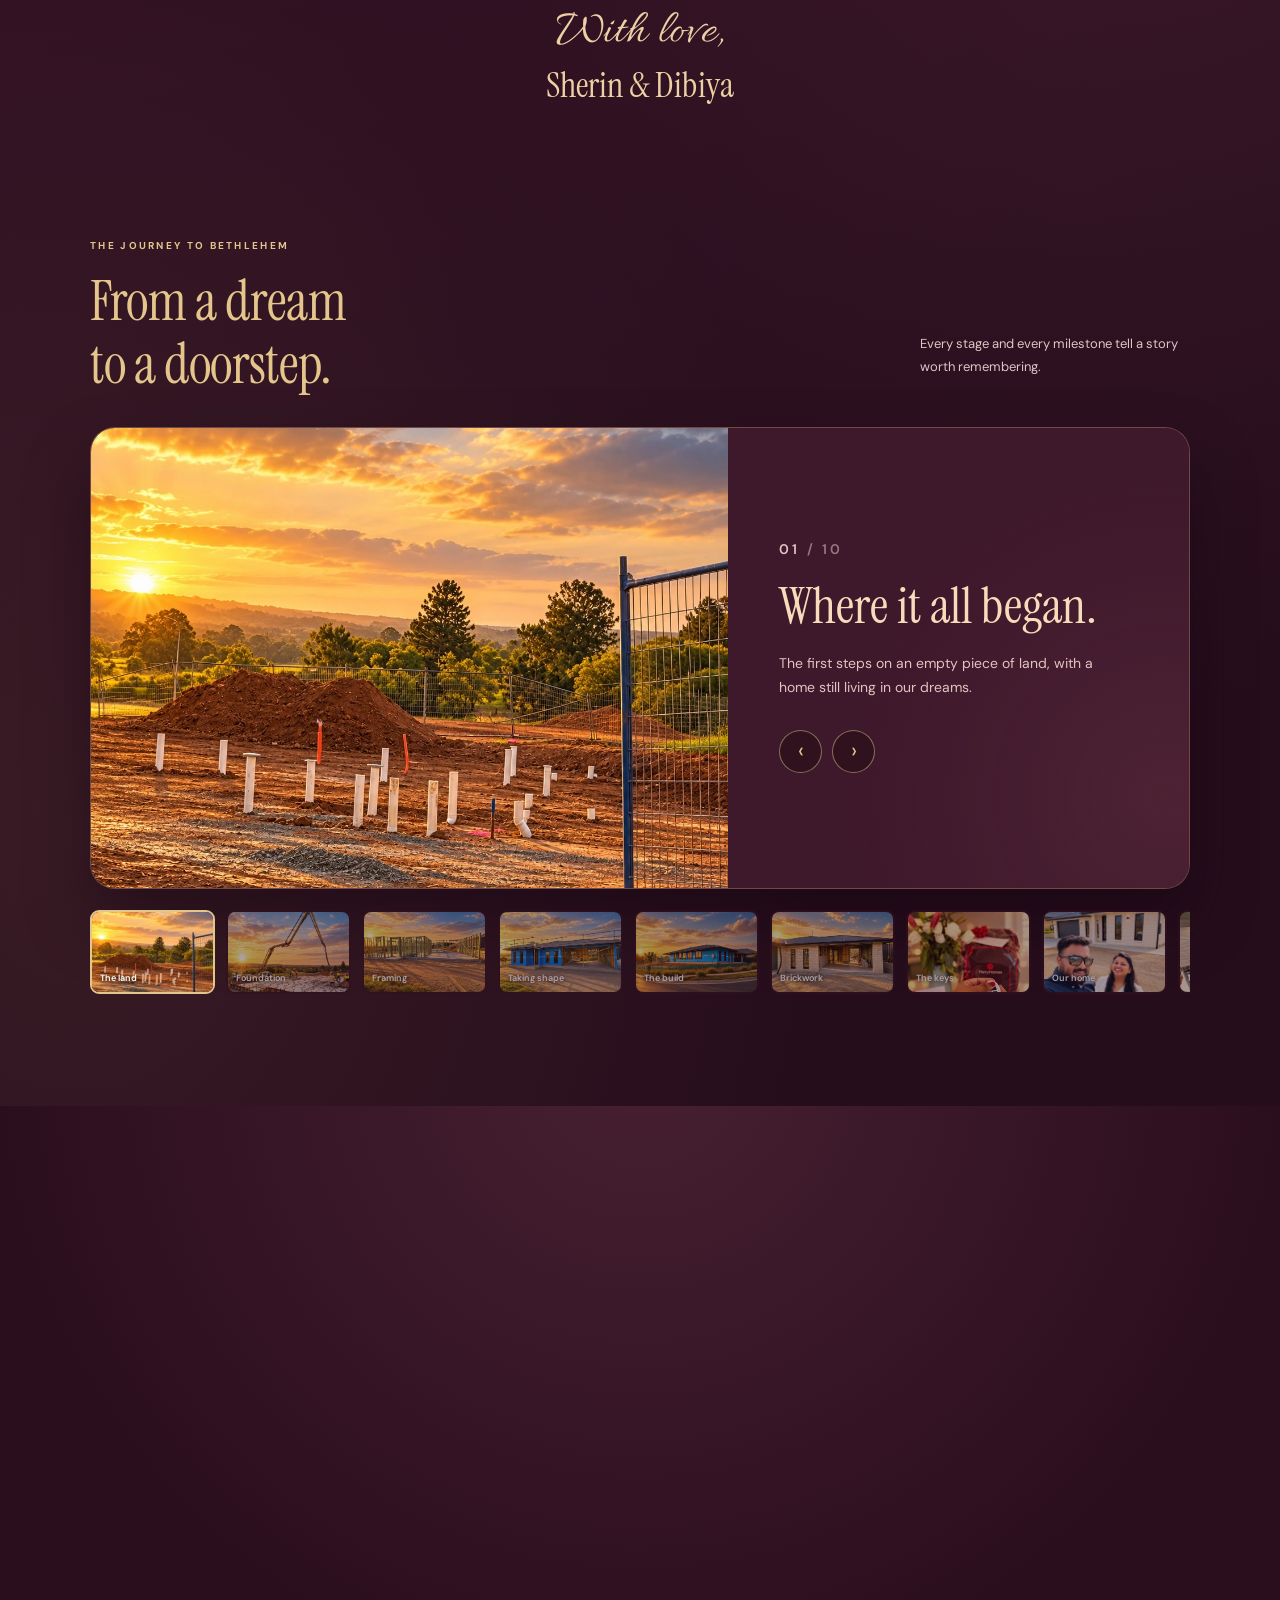
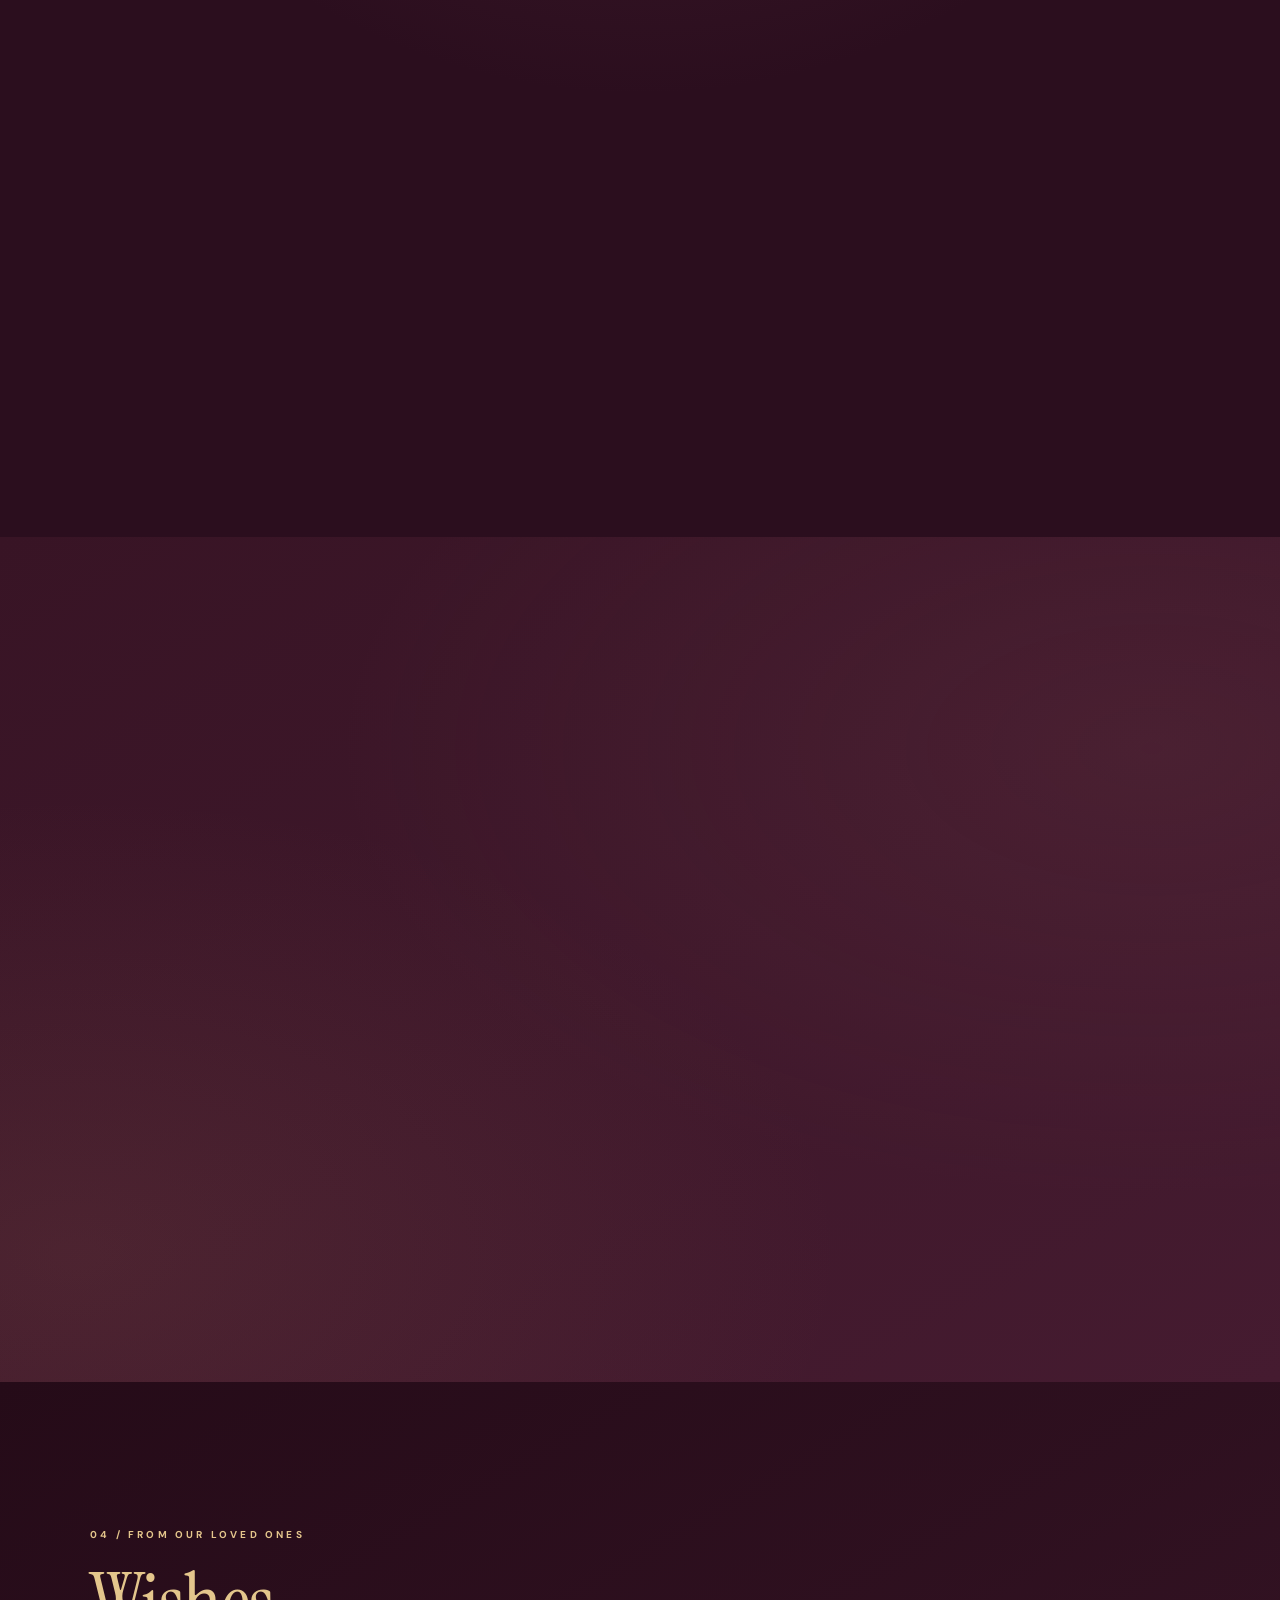
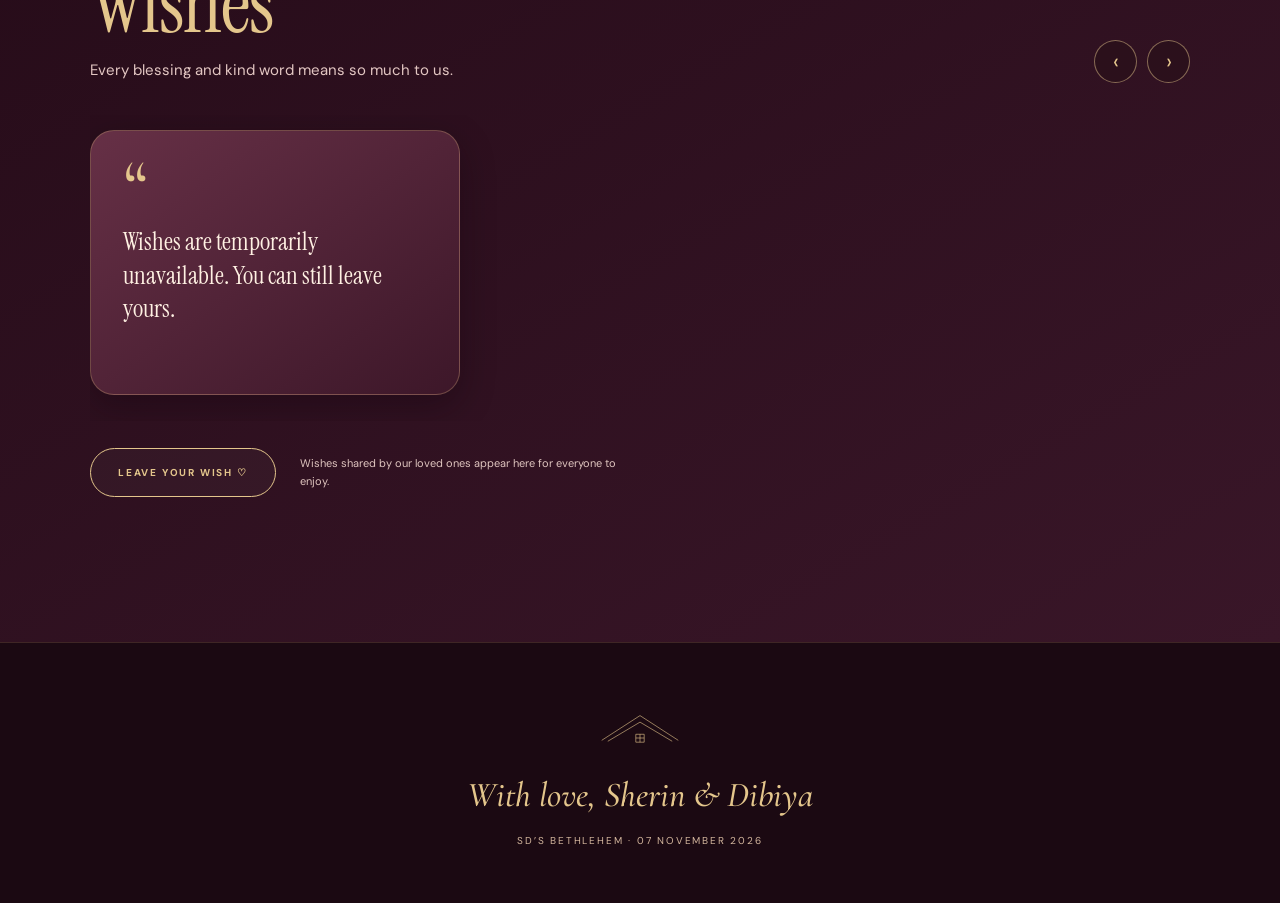
==== commit 45e5ce4c: "Housewarming: reduce SD’s size and reuse original Bethlehem sign lettering in note" ====
--- a/engagement/index.html
+++ b/engagement/index.html
@@ -299,10 +299,10 @@
 }
 .invitation-cell--bethlehem .bethlehem-prefix {
   display:block;color:#f4d8a7;
-  font:600 clamp(2.15rem,3.2vw,2.65rem)/1.1 var(--font-body);
+  font:600 clamp(1.75rem,2.6vw,2.15rem)/1.1 var(--font-body);
   letter-spacing:-.035em;
 }
-.invitation-cell--bethlehem .bethlehem-word--sign {
+.bethlehem-name .bethlehem-word--sign {
   display:block;width:100%;max-width:100%;height:auto;aspect-ratio:1005 / 280;
   margin:5px auto 0;padding:0;font-size:0;line-height:0;color:transparent;
   background:linear-gradient(105deg,#d3ab65 0%,#f9e7c4 26%,#fff7e7 40%,#d3a65e 58%,#f0d8a8 76%,#d3ab65 100%);
@@ -343,20 +343,27 @@
 }
 
 
-/* Reuse the celebration card's glow, gold shimmer and twinkling stars in the personal note. */
+/* Match the celebration card in the personal note: a restrained SD’s above the
+   exact same traced Bethlehem artwork, glow, shimmer and star animations. */
 .note-content .note-home-name{
-  position:relative;display:block;width:max-content;max-width:100%;isolation:isolate;
-  margin:0 auto 20px;padding:9px 14px 15px;
-}
-.note-content .note-home-name .bethlehem-word{
-  display:block;white-space:nowrap;
-  font:400 clamp(1.9rem,3.75vw,2.7rem)/1.2 var(--font-editorial);
-  letter-spacing:.015em;
+  position:relative;isolation:isolate;display:flex;flex-direction:column;
+  align-items:center;justify-content:center;
+  width:min(100%,340px);max-width:100%;
+  margin:0 auto 20px;padding:9px 12px 15px;
+}
+.note-content .note-home-name .bethlehem-prefix{
+  display:block;color:#f4d8a7;
+  font:600 clamp(1.5rem,2.4vw,1.9rem)/1.1 var(--font-body);
+  letter-spacing:-.035em;
+}
+.note-content .note-home-name .bethlehem-word--sign{
+  display:block;width:100%;max-width:100%;height:auto;
+  aspect-ratio:1005 / 280;
+  margin-top:5px;padding:0;font-size:0;line-height:0;letter-spacing:0;
 }
 .note-content .note-home-copy{display:block}
 @media(max-width:390px){
   .note-content .note-home-name{padding-inline:8px}
-  .note-content .note-home-name .bethlehem-word{font-size:clamp(1.73rem,7.4vw,2.1rem);letter-spacing:.005em}
 }
 
 
@@ -436,7 +443,7 @@
       <a class="hero-end" href="#beginning" aria-label="Scroll to the invitation"><span>SCROLL TO BEGIN</span><i aria-hidden="true"></i></a>
     </div>
   </section>
-  <section id="beginning" class="note-section" aria-labelledby="noteTitle"><div class="ambient"></div><div class="container"><div class="note-content reveal"><p class="eyebrow">01 / A NOTE FROM US</p><h2 class="section-title" id="noteTitle">A home built<br><em>with love.</em></h2><span class="gold-line"></span><p class="lead"><span class="note-home-name bethlehem-name"><span class="bethlehem-word">SD’s BETHLEHEM</span><span class="bethlehem-spark bethlehem-spark--one" aria-hidden="true">✦</span><span class="bethlehem-spark bethlehem-spark--two" aria-hidden="true">✧</span><span class="bethlehem-spark bethlehem-spark--three" aria-hidden="true">✦</span><span class="bethlehem-spark bethlehem-spark--four" aria-hidden="true">✧</span></span><span class="note-home-copy">is our dream home, built with prayers, hard work and love. We see it as a miraculous blessing from God and our Koratty Muthy.</span></p><p class="ordinary">We’re happy to share this special milestone with you all.</p><p class="signature"><span>With love,</span>Sherin &amp; Dibiya</p></div>
+  <section id="beginning" class="note-section" aria-labelledby="noteTitle"><div class="ambient"></div><div class="container"><div class="note-content reveal"><p class="eyebrow">01 / A NOTE FROM US</p><h2 class="section-title" id="noteTitle">A home built<br><em>with love.</em></h2><span class="gold-line"></span><p class="lead"><span class="note-home-name bethlehem-name" role="group" aria-label="SD’s Bethlehem"><span class="bethlehem-prefix">SD’s</span><span class="bethlehem-word bethlehem-word--sign" role="img" aria-label="Bethlehem"></span><span class="bethlehem-spark bethlehem-spark--one" aria-hidden="true">✦</span><span class="bethlehem-spark bethlehem-spark--two" aria-hidden="true">✧</span><span class="bethlehem-spark bethlehem-spark--three" aria-hidden="true">✦</span><span class="bethlehem-spark bethlehem-spark--four" aria-hidden="true">✧</span></span><span class="note-home-copy">is our dream home, built with prayers, hard work and love. We see it as a miraculous blessing from God and our Koratty Muthy.</span></p><p class="ordinary">We’re happy to share this special milestone with you all.</p><p class="signature"><span>With love,</span>Sherin &amp; Dibiya</p></div>
       <div class="story-head reveal"><div><p class="eyebrow">THE JOURNEY TO BETHLEHEM</p><h3>From a dream<br>to a doorstep.</h3></div><p class="caption">Every stage and every milestone tell a story worth remembering.</p></div>
       <div class="story-viewer reveal" aria-label="The story of the building process"><div class="story-photo-wrap"><img id="storyMainImage" src="assets/bethlehem/01-the-land.webp" alt="The empty building plot before construction" loading="lazy"></div><div class="story-details"><p class="story-count" id="storyCount">01 <span>/ 10</span></p><h4 id="storyTitle">Where it all began.</h4><p id="storyDescription">The first steps on an empty piece of land, with a home still living in our dreams.</p><div class="story-controls"><button type="button" class="icon-btn" id="storyPrev" aria-label="Previous building stage">‹</button><button type="button" class="icon-btn" id="storyNext" aria-label="Next building stage">›</button></div></div></div>
       <div id="storyStrip" class="story-strip" aria-label="Select a chapter in the building journey"></div>
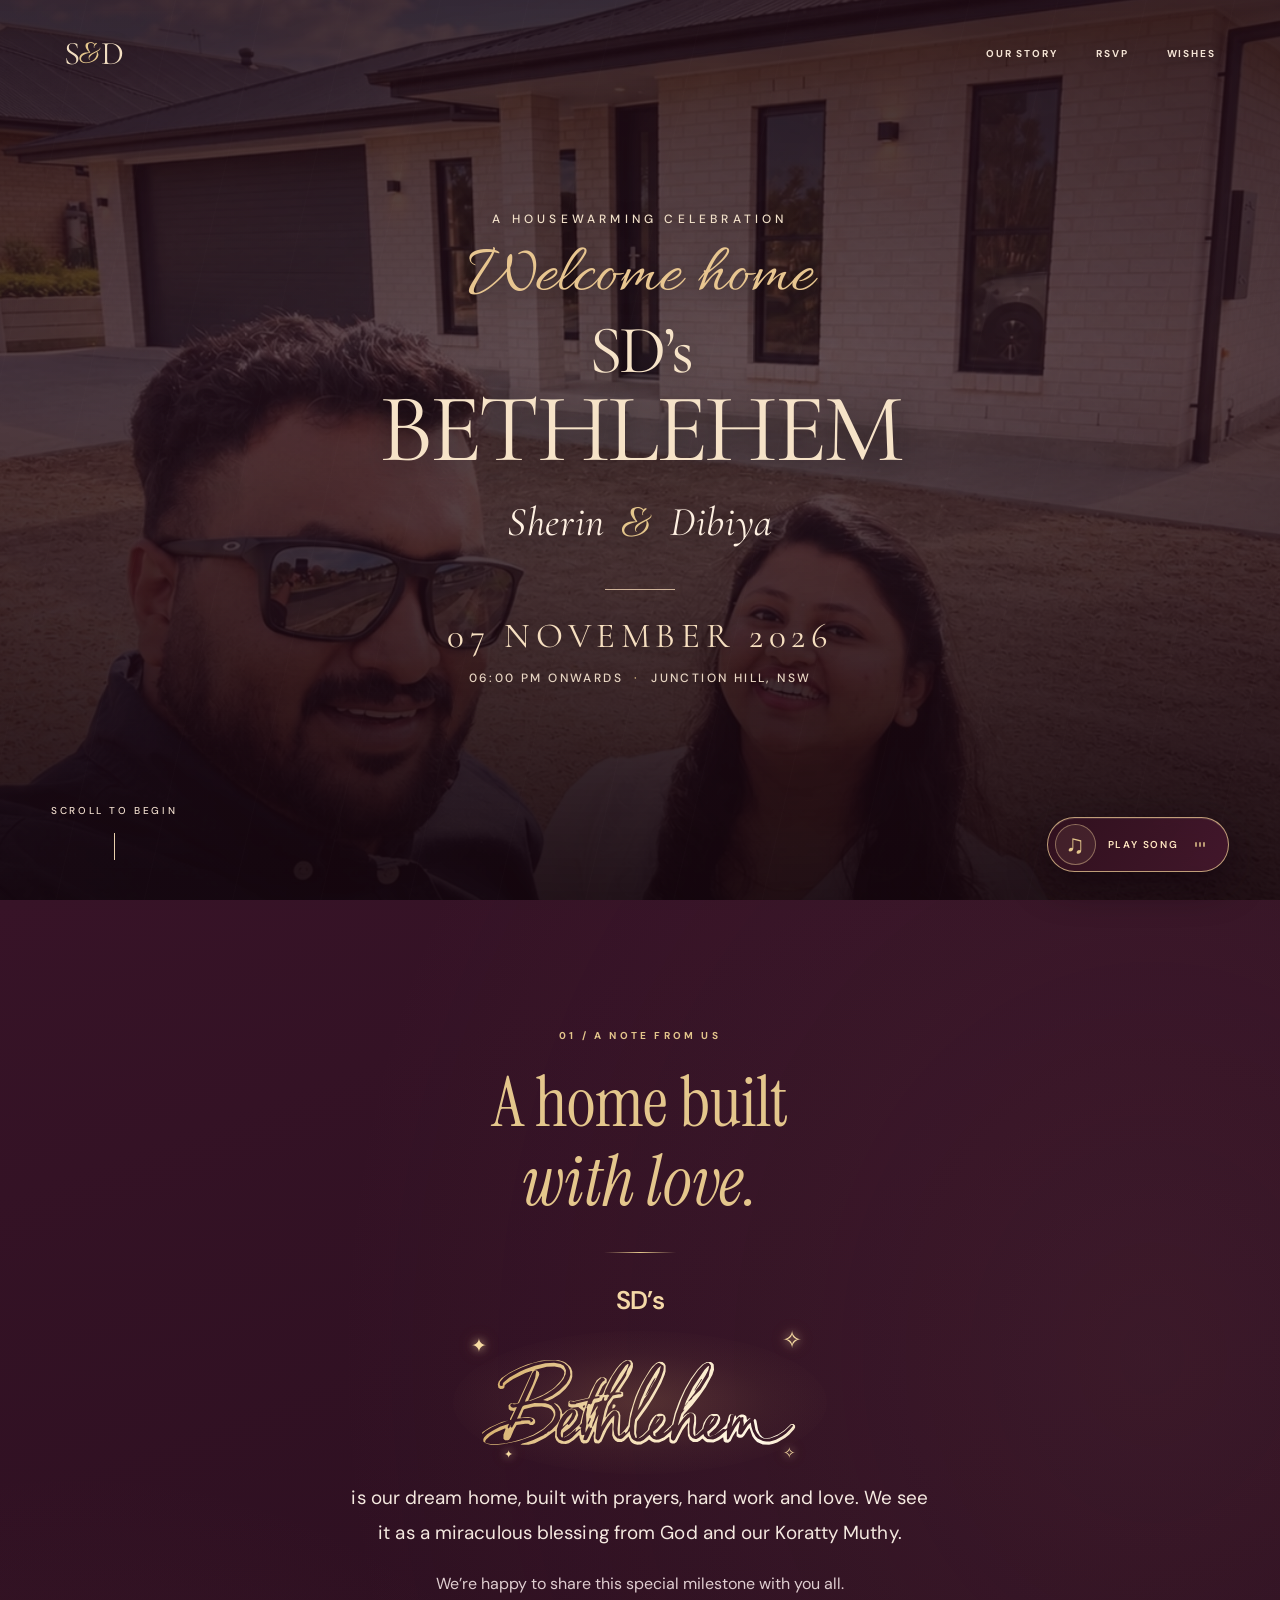
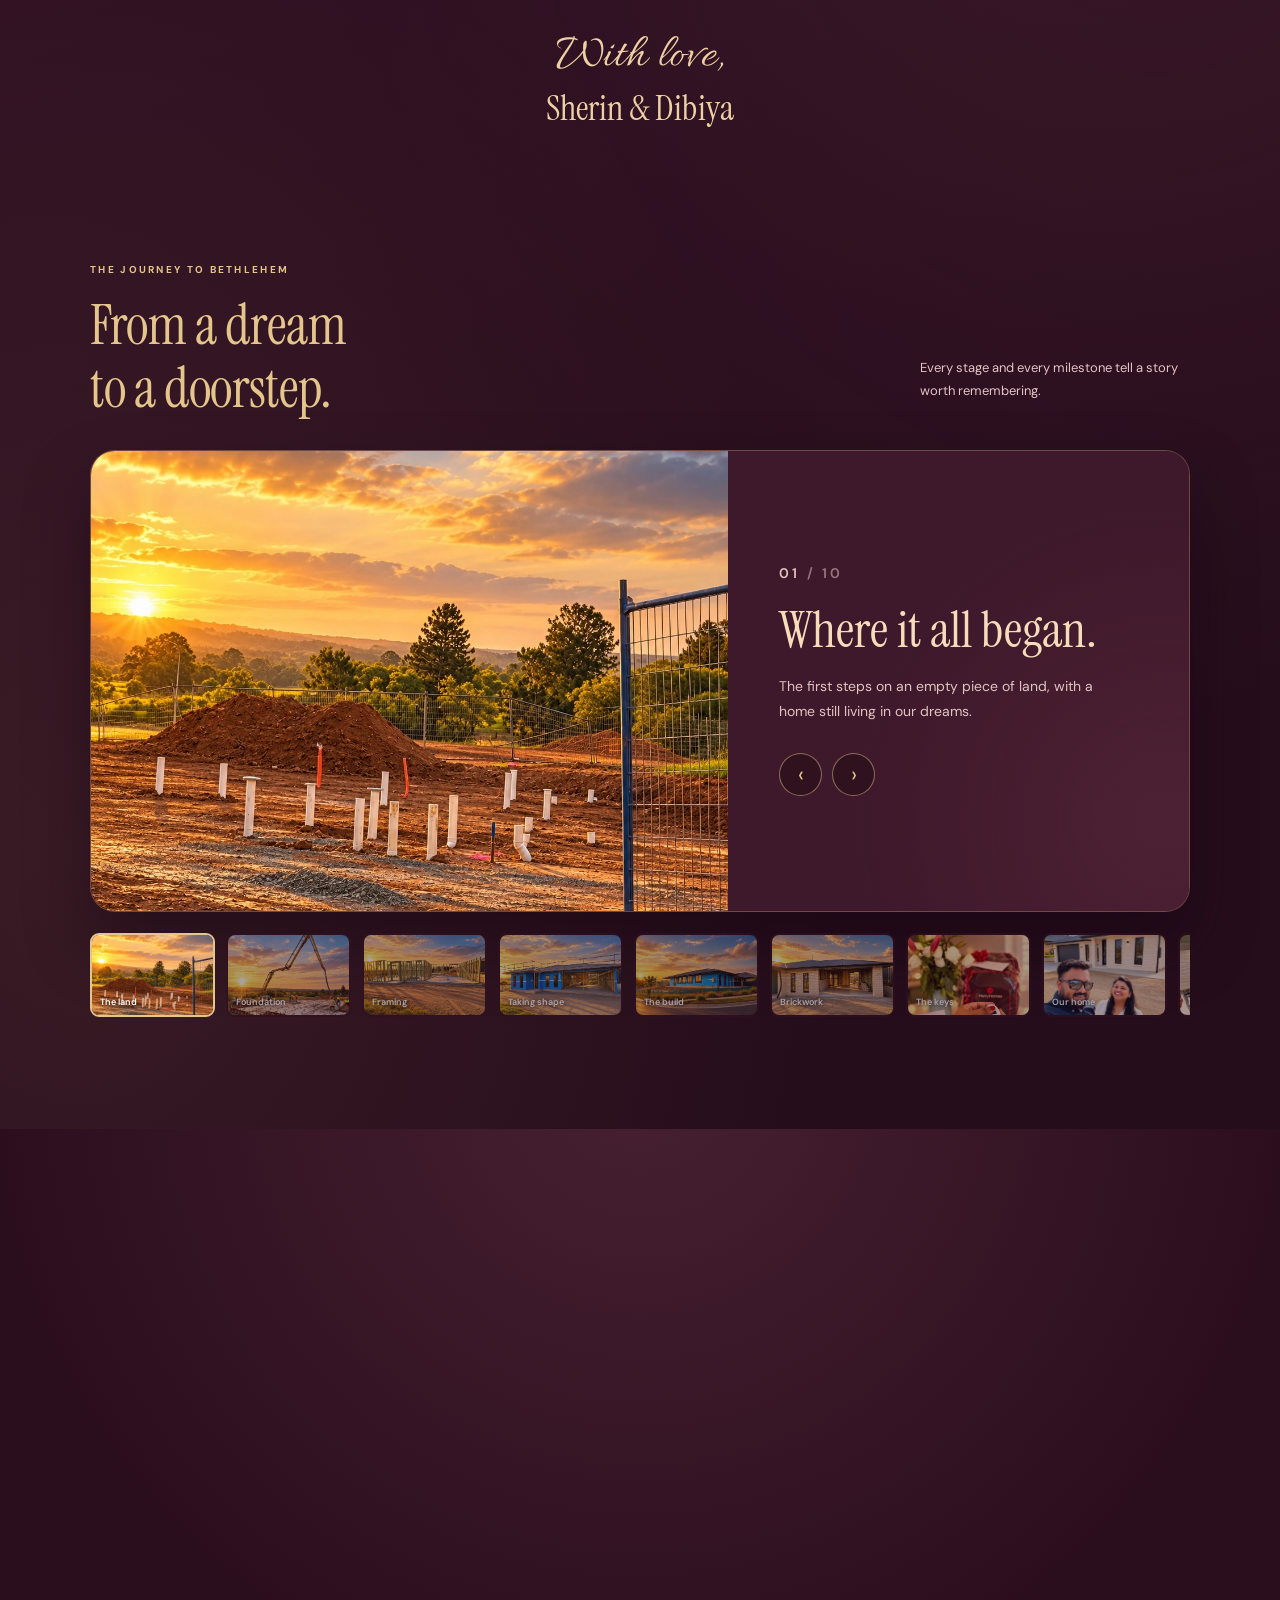
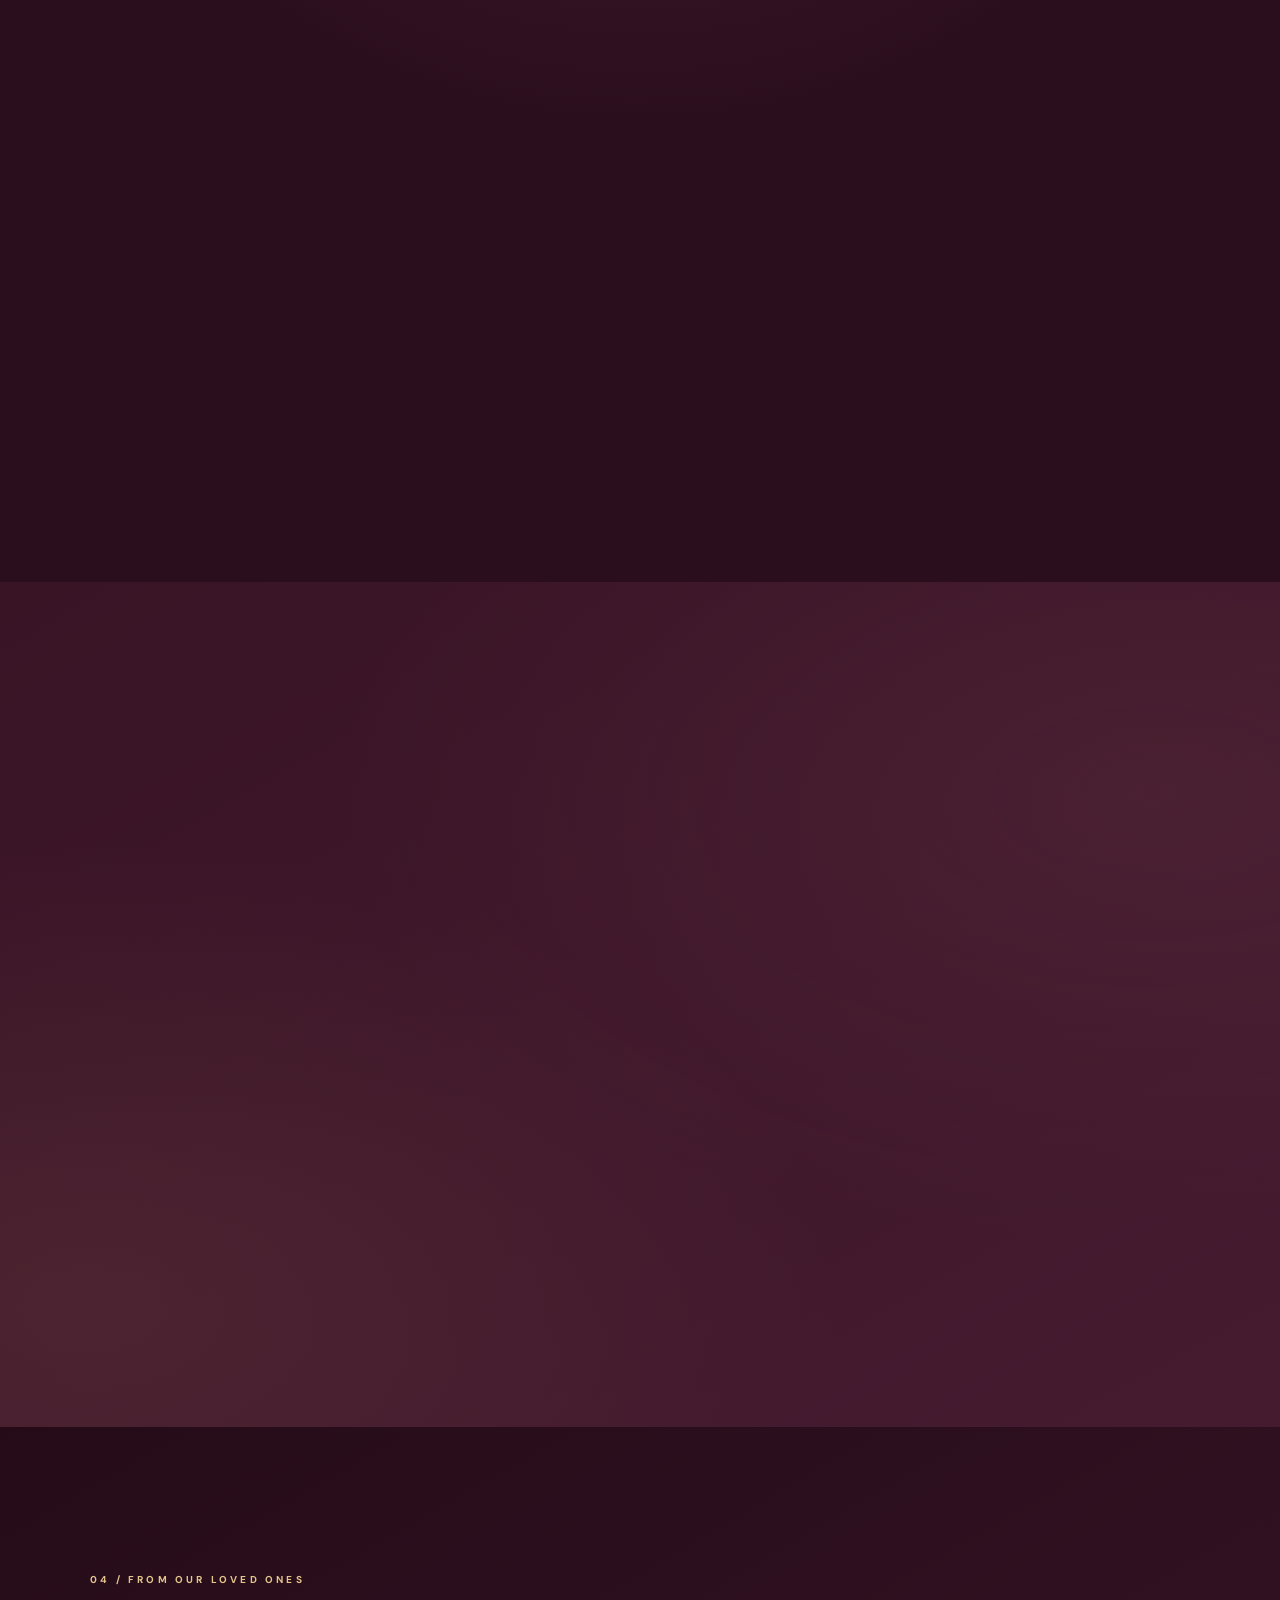
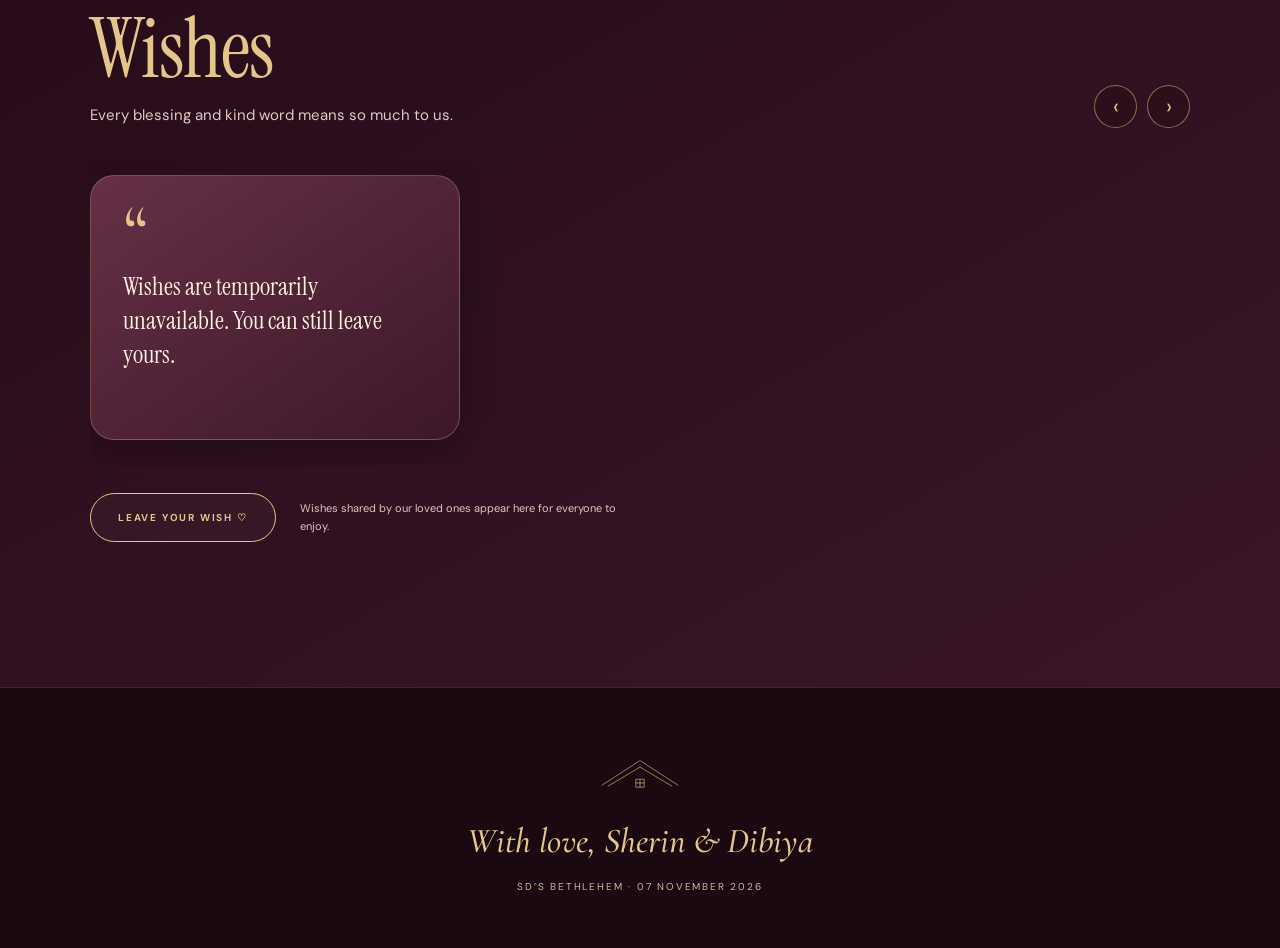
==== commit 31766531: "Housewarming: separate smaller SD’s above Bethlehem artwork with clear spacing" ====
--- a/engagement/index.html
+++ b/engagement/index.html
@@ -291,16 +291,20 @@
 }
 .directions-link:hover{background:#c7a06b2b;box-shadow:0 10px 25px #1306106e;transform:translateY(-2px)}
 .directions-link__arrow{font-size:16px;line-height:1}
-/* The real house-sign lettering is an SVG traced from the supplied photo.
-   Only Bethlehem uses this art; SD’s stays in its original plain typeface. */
+/* Keep SD’s outside Bethlehem's illuminated lettering and give each its own space. */
+.bethlehem-lockup {
+  display:flex;flex-direction:column;align-items:center;justify-content:center;
+  width:100%;max-width:100%;gap:clamp(19px,3vw,29px);text-align:center;
+}
+.invitation-cell--bethlehem .bethlehem-lockup {margin:0 0 16px;}
 .invitation-cell--bethlehem .bethlehem-name {
   display:flex;flex-direction:column;align-items:center;justify-content:center;
-  width:min(100%,350px);max-width:100%;margin:0 0 16px;text-align:center;
+  width:min(100%,350px);max-width:100%;margin:0;text-align:center;
 }
 .invitation-cell--bethlehem .bethlehem-prefix {
   display:block;color:#f4d8a7;
-  font:600 clamp(1.75rem,2.6vw,2.15rem)/1.1 var(--font-body);
-  letter-spacing:-.035em;
+  font:600 clamp(1.35rem,2.15vw,1.65rem)/1.1 var(--font-body);
+  letter-spacing:-.025em;
 }
 .bethlehem-name .bethlehem-word--sign {
   display:block;width:100%;max-width:100%;height:auto;aspect-ratio:1005 / 280;
@@ -325,7 +329,7 @@
 }
 @media(max-width:720px){
  .invitation-cell--bethlehem{padding-block:34px 39px}
- .invitation-cell .bethlehem-name{padding:8px 12px 14px;margin-bottom:16px}
+ .invitation-cell .bethlehem-name{padding:8px 12px 14px;margin-bottom:0}
  .bethlehem-word{font-size:clamp(2.15rem,8vw,3.05rem);letter-spacing:.035em}
  .directions-link{margin-top:19px}
 }
@@ -343,18 +347,22 @@
 }
 
 
-/* Match the celebration card in the personal note: a restrained SD’s above the
-   exact same traced Bethlehem artwork, glow, shimmer and star animations. */
+/* The note repeats the same separated SD’s and house-sign design. */
+.note-content .note-home-lockup{
+  display:flex;flex-direction:column;align-items:center;
+  width:min(100%,360px);margin:0 auto 20px;
+  gap:clamp(19px,3vw,29px);
+}
+.note-content .note-home-lockup .bethlehem-prefix{
+  display:block;color:#f4d8a7;
+  font:600 clamp(1.3rem,2vw,1.6rem)/1.1 var(--font-body);
+  letter-spacing:-.025em;
+}
 .note-content .note-home-name{
   position:relative;isolation:isolate;display:flex;flex-direction:column;
   align-items:center;justify-content:center;
   width:min(100%,340px);max-width:100%;
-  margin:0 auto 20px;padding:9px 12px 15px;
-}
-.note-content .note-home-name .bethlehem-prefix{
-  display:block;color:#f4d8a7;
-  font:600 clamp(1.5rem,2.4vw,1.9rem)/1.1 var(--font-body);
-  letter-spacing:-.035em;
+  margin:0 auto;padding:9px 12px 15px;
 }
 .note-content .note-home-name .bethlehem-word--sign{
   display:block;width:100%;max-width:100%;height:auto;
@@ -443,7 +451,7 @@
       <a class="hero-end" href="#beginning" aria-label="Scroll to the invitation"><span>SCROLL TO BEGIN</span><i aria-hidden="true"></i></a>
     </div>
   </section>
-  <section id="beginning" class="note-section" aria-labelledby="noteTitle"><div class="ambient"></div><div class="container"><div class="note-content reveal"><p class="eyebrow">01 / A NOTE FROM US</p><h2 class="section-title" id="noteTitle">A home built<br><em>with love.</em></h2><span class="gold-line"></span><p class="lead"><span class="note-home-name bethlehem-name" role="group" aria-label="SD’s Bethlehem"><span class="bethlehem-prefix">SD’s</span><span class="bethlehem-word bethlehem-word--sign" role="img" aria-label="Bethlehem"></span><span class="bethlehem-spark bethlehem-spark--one" aria-hidden="true">✦</span><span class="bethlehem-spark bethlehem-spark--two" aria-hidden="true">✧</span><span class="bethlehem-spark bethlehem-spark--three" aria-hidden="true">✦</span><span class="bethlehem-spark bethlehem-spark--four" aria-hidden="true">✧</span></span><span class="note-home-copy">is our dream home, built with prayers, hard work and love. We see it as a miraculous blessing from God and our Koratty Muthy.</span></p><p class="ordinary">We’re happy to share this special milestone with you all.</p><p class="signature"><span>With love,</span>Sherin &amp; Dibiya</p></div>
+  <section id="beginning" class="note-section" aria-labelledby="noteTitle"><div class="ambient"></div><div class="container"><div class="note-content reveal"><p class="eyebrow">01 / A NOTE FROM US</p><h2 class="section-title" id="noteTitle">A home built<br><em>with love.</em></h2><span class="gold-line"></span><p class="lead"><span class="bethlehem-lockup note-home-lockup" role="group" aria-label="SD’s Bethlehem"><span class="bethlehem-prefix">SD’s</span><span class="note-home-name bethlehem-name"><span class="bethlehem-word bethlehem-word--sign" role="img" aria-label="Bethlehem"></span><span class="bethlehem-spark bethlehem-spark--one" aria-hidden="true">✦</span><span class="bethlehem-spark bethlehem-spark--two" aria-hidden="true">✧</span><span class="bethlehem-spark bethlehem-spark--three" aria-hidden="true">✦</span><span class="bethlehem-spark bethlehem-spark--four" aria-hidden="true">✧</span></span></span><span class="note-home-copy">is our dream home, built with prayers, hard work and love. We see it as a miraculous blessing from God and our Koratty Muthy.</span></p><p class="ordinary">We’re happy to share this special milestone with you all.</p><p class="signature"><span>With love,</span>Sherin &amp; Dibiya</p></div>
       <div class="story-head reveal"><div><p class="eyebrow">THE JOURNEY TO BETHLEHEM</p><h3>From a dream<br>to a doorstep.</h3></div><p class="caption">Every stage and every milestone tell a story worth remembering.</p></div>
       <div class="story-viewer reveal" aria-label="The story of the building process"><div class="story-photo-wrap"><img id="storyMainImage" src="assets/bethlehem/01-the-land.webp" alt="The empty building plot before construction" loading="lazy"></div><div class="story-details"><p class="story-count" id="storyCount">01 <span>/ 10</span></p><h4 id="storyTitle">Where it all began.</h4><p id="storyDescription">The first steps on an empty piece of land, with a home still living in our dreams.</p><div class="story-controls"><button type="button" class="icon-btn" id="storyPrev" aria-label="Previous building stage">‹</button><button type="button" class="icon-btn" id="storyNext" aria-label="Next building stage">›</button></div></div></div>
       <div id="storyStrip" class="story-strip" aria-label="Select a chapter in the building journey"></div>
@@ -451,14 +459,16 @@
   <section id="details" class="details-section" aria-labelledby="detailsTitle"><div class="container reveal"><p class="eyebrow">02 / THE CELEBRATION</p><h2 id="detailsTitle" class="section-title">Come on in.</h2><span class="gold-line"></span><p class="intro">With grateful hearts, we welcome you to celebrate this blessing with us.</p>
       <div class="invitation-grid"><div class="invitation-cell"><span class="label">SATURDAY · NOVEMBER</span><p class="big">07</p><p class="small" id="dateText">Saturday, 07 November 2026</p></div><div class="invitation-cell"><span class="label">THE CELEBRATION BEGINS</span><p class="big">6 PM</p><p class="small" id="timeText">06:00 PM onwards</p></div><div class="invitation-cell invitation-cell--bethlehem">
   <span class="label">THE HOME WE CALL</span>
-  <p class="place bethlehem-name">
+  <div class="bethlehem-lockup">
     <span class="bethlehem-prefix">SD’s</span>
+    <p class="place bethlehem-name">
     <span class="bethlehem-word bethlehem-word--sign" role="img" aria-label="Bethlehem"></span>
     <span class="bethlehem-spark bethlehem-spark--one" aria-hidden="true">✦</span>
     <span class="bethlehem-spark bethlehem-spark--two" aria-hidden="true">✧</span>
     <span class="bethlehem-spark bethlehem-spark--three" aria-hidden="true">✦</span>
     <span class="bethlehem-spark bethlehem-spark--four" aria-hidden="true">✧</span>
-  </p>
+    </p>
+  </div>
   <a class="small address-link" href="https://maps.app.goo.gl/tuibJ2FptYXCDAXg7?g_st=ic" target="_blank" rel="noopener noreferrer" aria-label="Open 42 Carrs Peninsula Road, Junction Hill in Google Maps"><span id="addressText">42 Carrs Peninsula Road, Junction Hill, NSW</span></a>
   <a class="directions-link" href="https://maps.app.goo.gl/tuibJ2FptYXCDAXg7?g_st=ic" target="_blank" rel="noopener noreferrer" aria-label="Get directions to SD's Bethlehem in Google Maps">
     <svg viewBox="0 0 24 24" width="17" height="17" aria-hidden="true" fill="none" stroke="currentColor" stroke-width="1.7" stroke-linecap="round" stroke-linejoin="round"><path d="M20 10c0 5-8 12-8 12S4 15 4 10a8 8 0 0 1 16 0Z"/><circle cx="12" cy="10" r="2.5"/></svg>
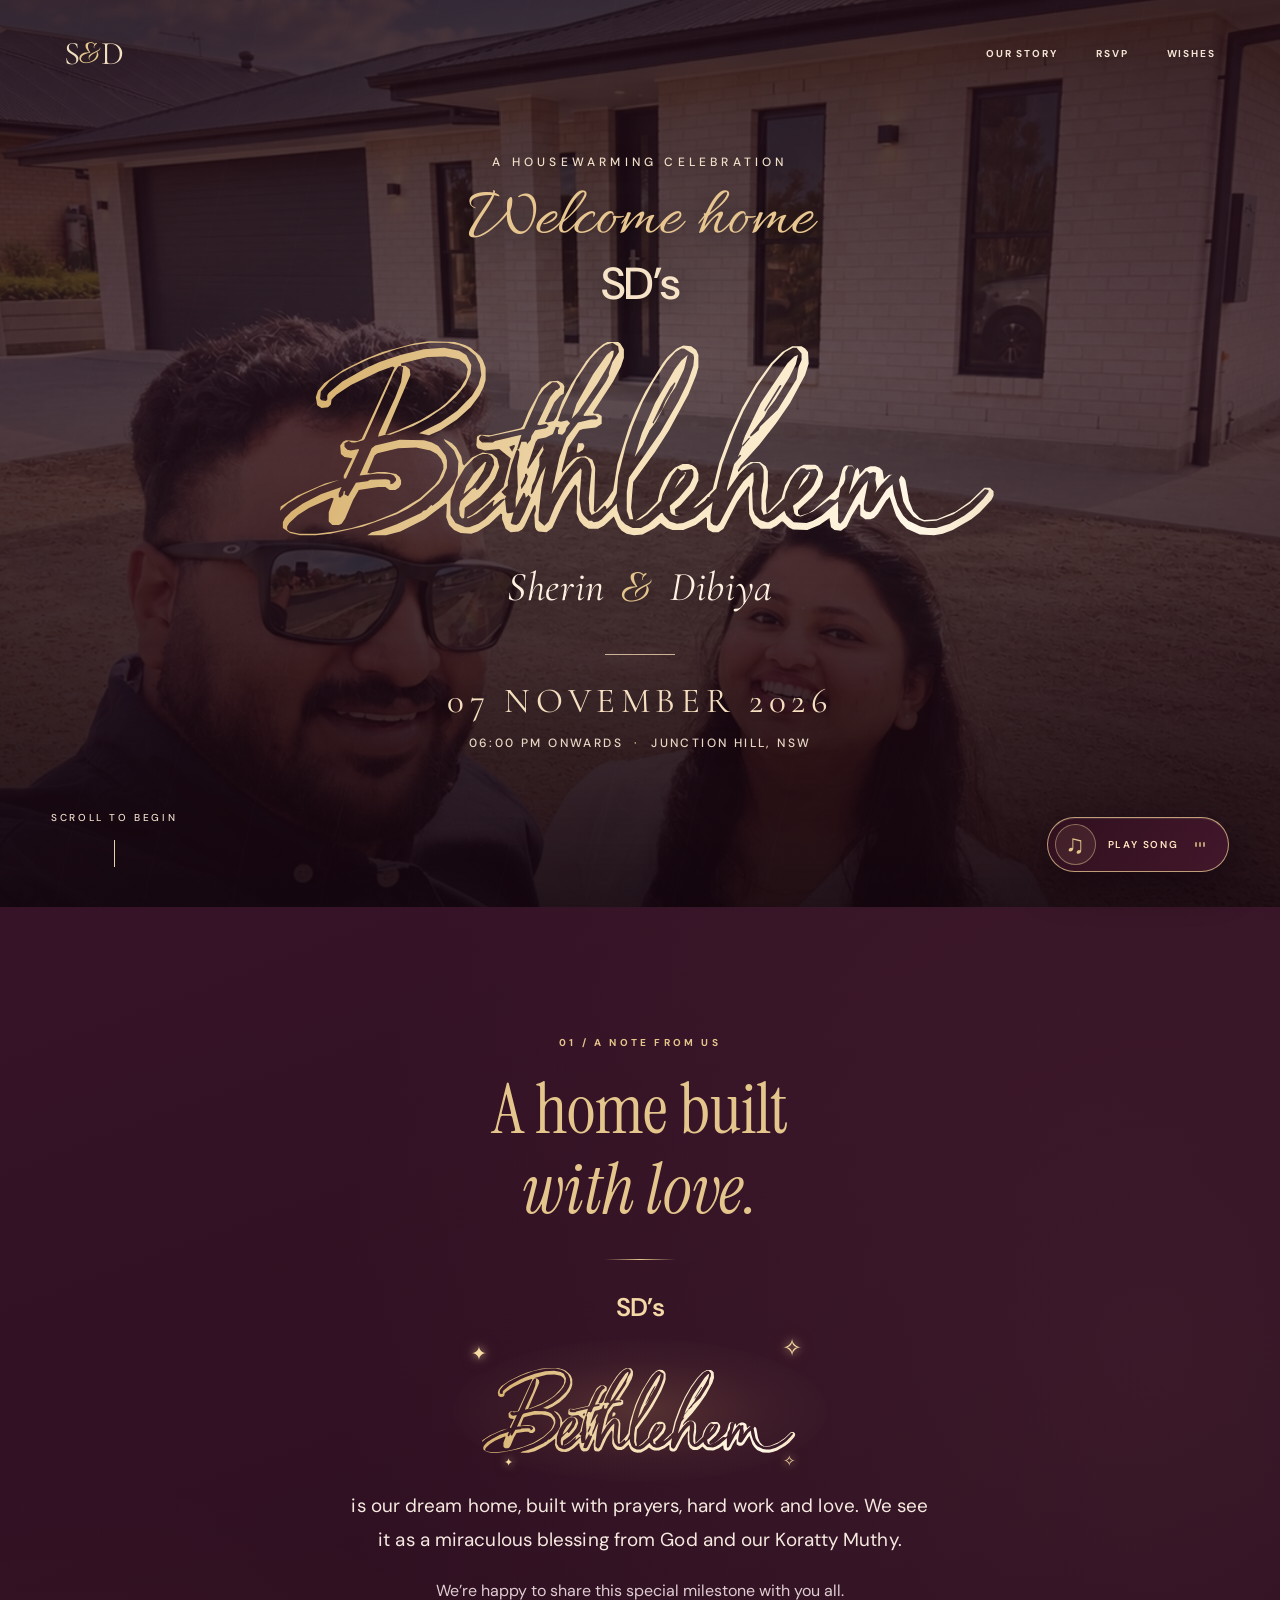
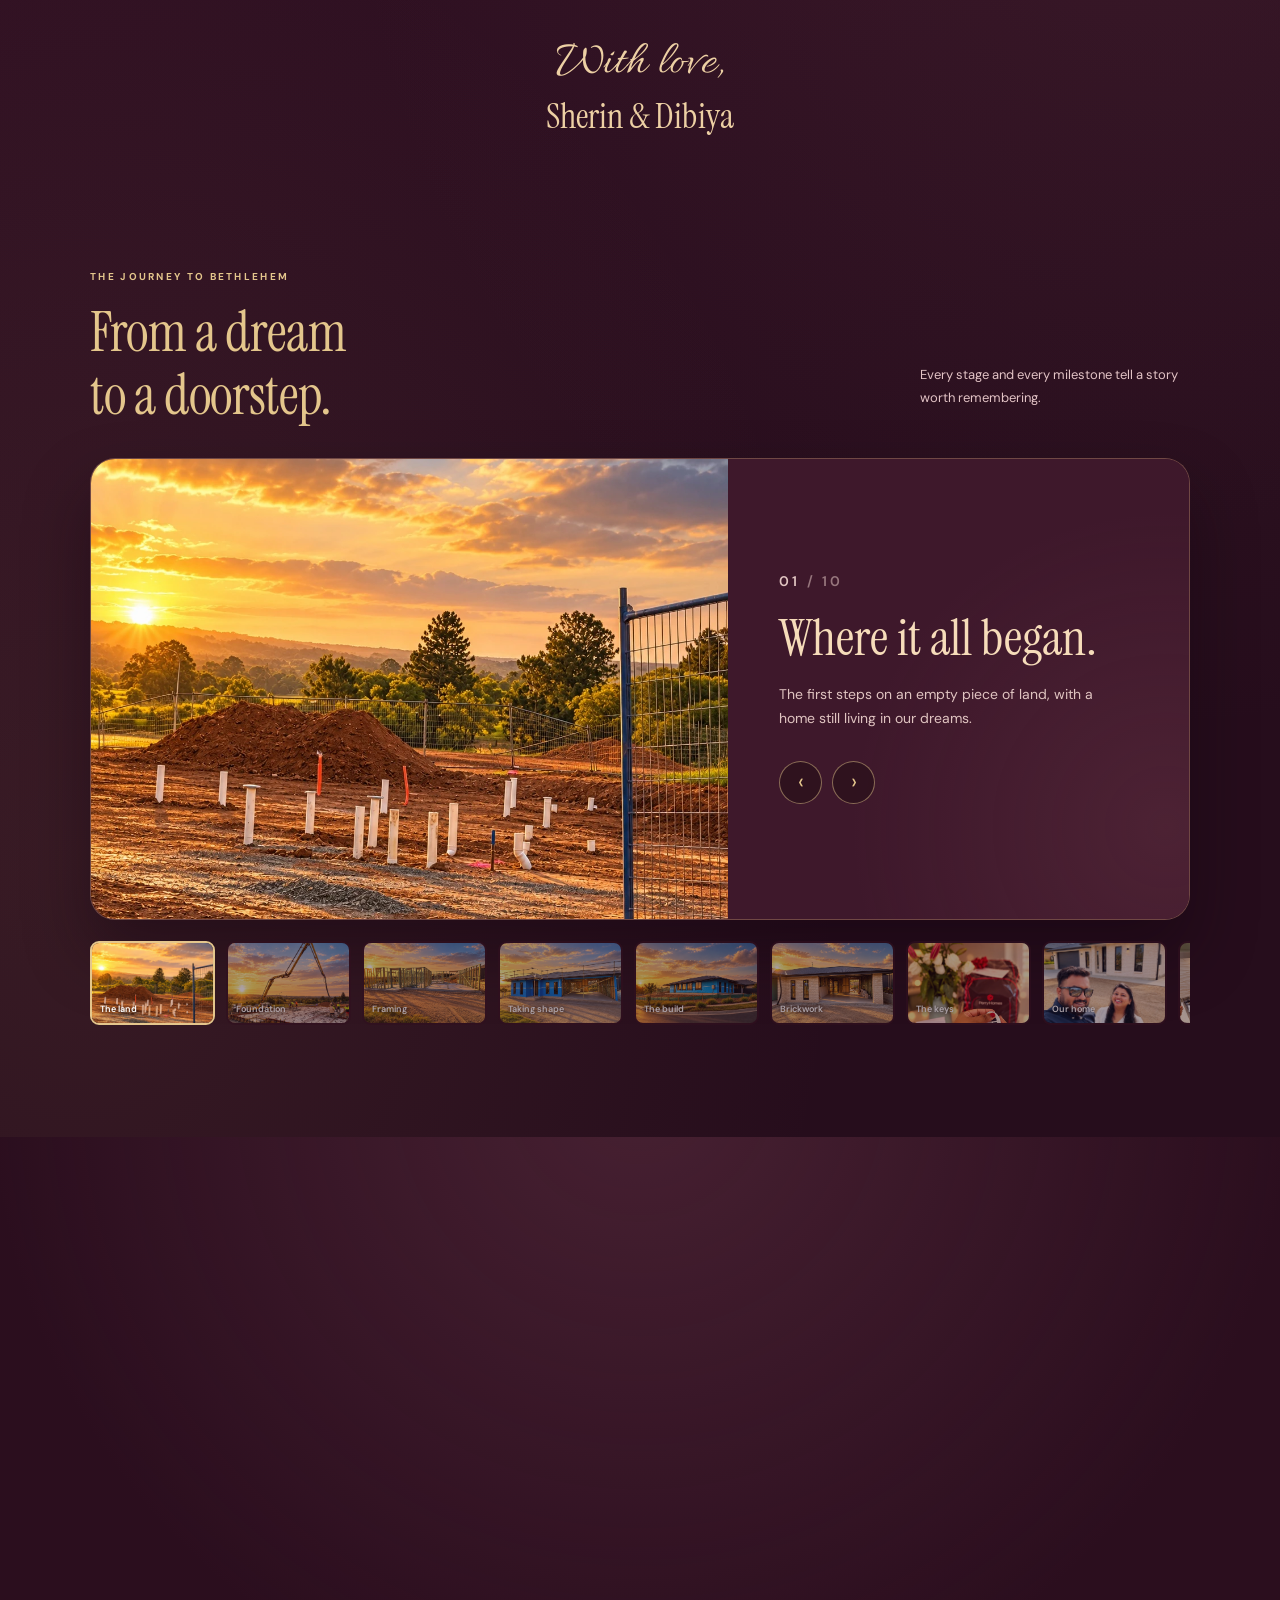
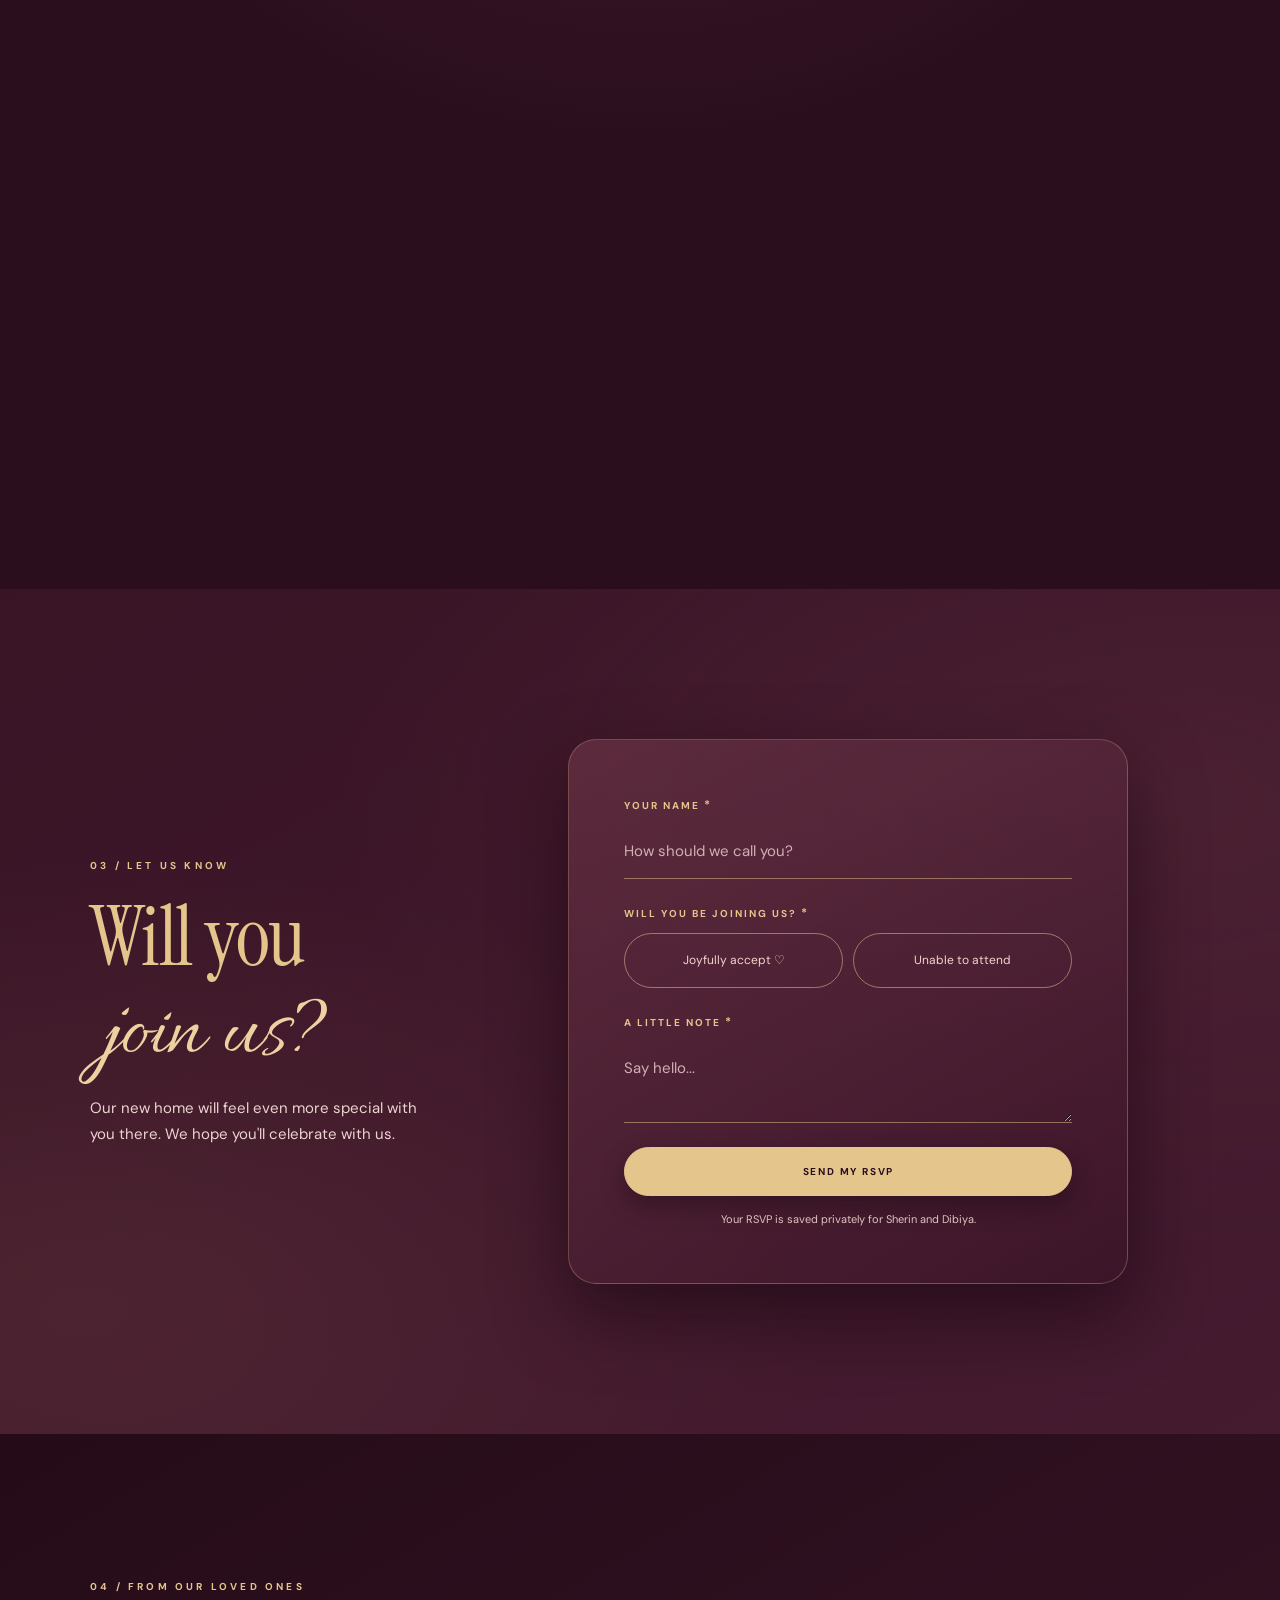
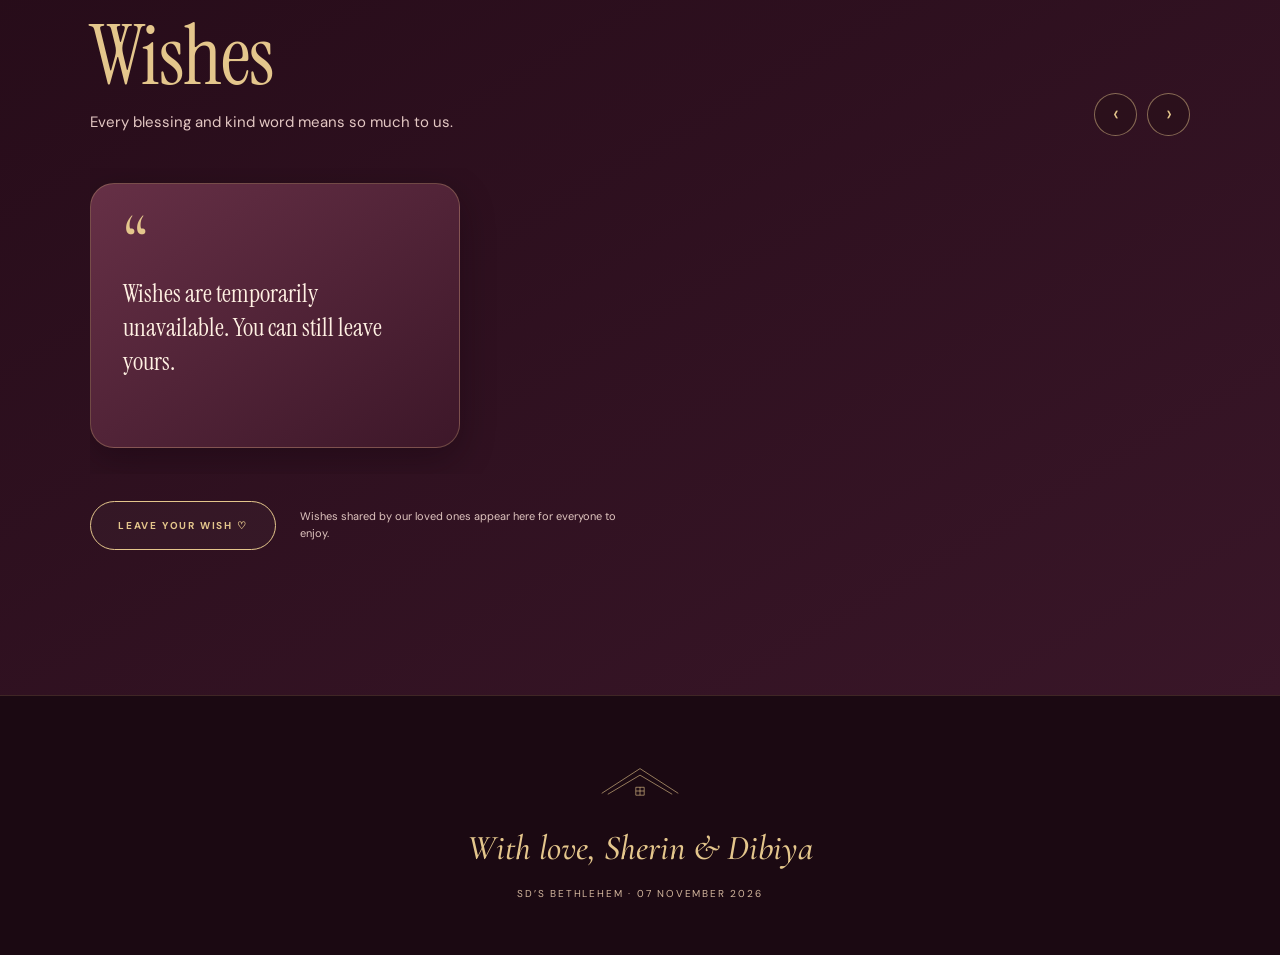
==== commit 91cf5d2f: "Housewarming hero: reuse exact Bethlehem sign lettering with smaller separate SD’s" ====
--- a/engagement/index.html
+++ b/engagement/index.html
@@ -306,7 +306,8 @@
   font:600 clamp(1.35rem,2.15vw,1.65rem)/1.1 var(--font-body);
   letter-spacing:-.025em;
 }
-.bethlehem-name .bethlehem-word--sign {
+.bethlehem-name .bethlehem-word--sign,
+.hero--cinematic .hero-bethlehem-sign {
   display:block;width:100%;max-width:100%;height:auto;aspect-ratio:1005 / 280;
   margin:5px auto 0;padding:0;font-size:0;line-height:0;color:transparent;
   background:linear-gradient(105deg,#d3ab65 0%,#f9e7c4 26%,#fff7e7 40%,#d3a65e 58%,#f0d8a8 76%,#d3ab65 100%);
@@ -346,6 +347,39 @@
  .directions-link{transition:none}
 }
 
+
+/* First-page hero: the exact Bethlehem sign, scaled responsively.
+   The short SD’s prefix remains in a plain font, safely separated above the sign. */
+.hero--cinematic h1 {
+  width:min(100%,820px);
+  max-width:100%;
+  gap:clamp(18px,2.6vw,28px);
+}
+.hero--cinematic h1 > span {
+  display:block;
+  font:500 clamp(1.85rem,3.8vw,2.8rem)/1.12 var(--font-body);
+  letter-spacing:-.025em;
+  color:#f6e3c8;
+}
+.hero--cinematic h1 .hero-bethlehem-sign {
+  display:block;
+  flex:none;
+  width:min(84vw,720px);
+  max-width:100%;
+  aspect-ratio:1005 / 280;
+  height:auto;
+  margin:0;
+  font-size:0;
+  line-height:0;
+  letter-spacing:0;
+  text-transform:none;
+  /* Replace the former text-shadow animation with the existing sign shimmer. */
+  animation:bethlehem-shimmer 8.4s ease-in-out infinite,bethlehem-sign-light 5.2s ease-in-out infinite;
+}
+@media (max-width:720px) {
+  .hero--cinematic h1 {gap:clamp(18px,4vw,24px)}
+  .hero--cinematic h1 .hero-bethlehem-sign {width:min(87vw,520px)}
+}
 
 /* The note repeats the same separated SD’s and house-sign design. */
 .note-content .note-home-lockup{
@@ -441,7 +475,7 @@
     <div class="hero-center">
       <p class="eyebrow hero-kicker arrival arrival--1">A HOUSEWARMING CELEBRATION</p>
       <p class="hero-script arrival arrival--2">Welcome home</p>
-      <h1 class="arrival arrival--3"><span>SD’s</span><strong>BETHLEHEM</strong></h1>
+      <h1 class="arrival arrival--3" aria-label="SD’s Bethlehem"><span aria-hidden="true">SD’s</span><strong class="hero-bethlehem-sign" aria-hidden="true"></strong></h1>
       <p class="hero-hosts arrival arrival--4">Sherin <span>&amp;</span> Dibiya</p>
       <span class="hero-rule arrival arrival--4" aria-hidden="true"></span>
       <p class="hero-date arrival arrival--5">07 NOVEMBER 2026</p>
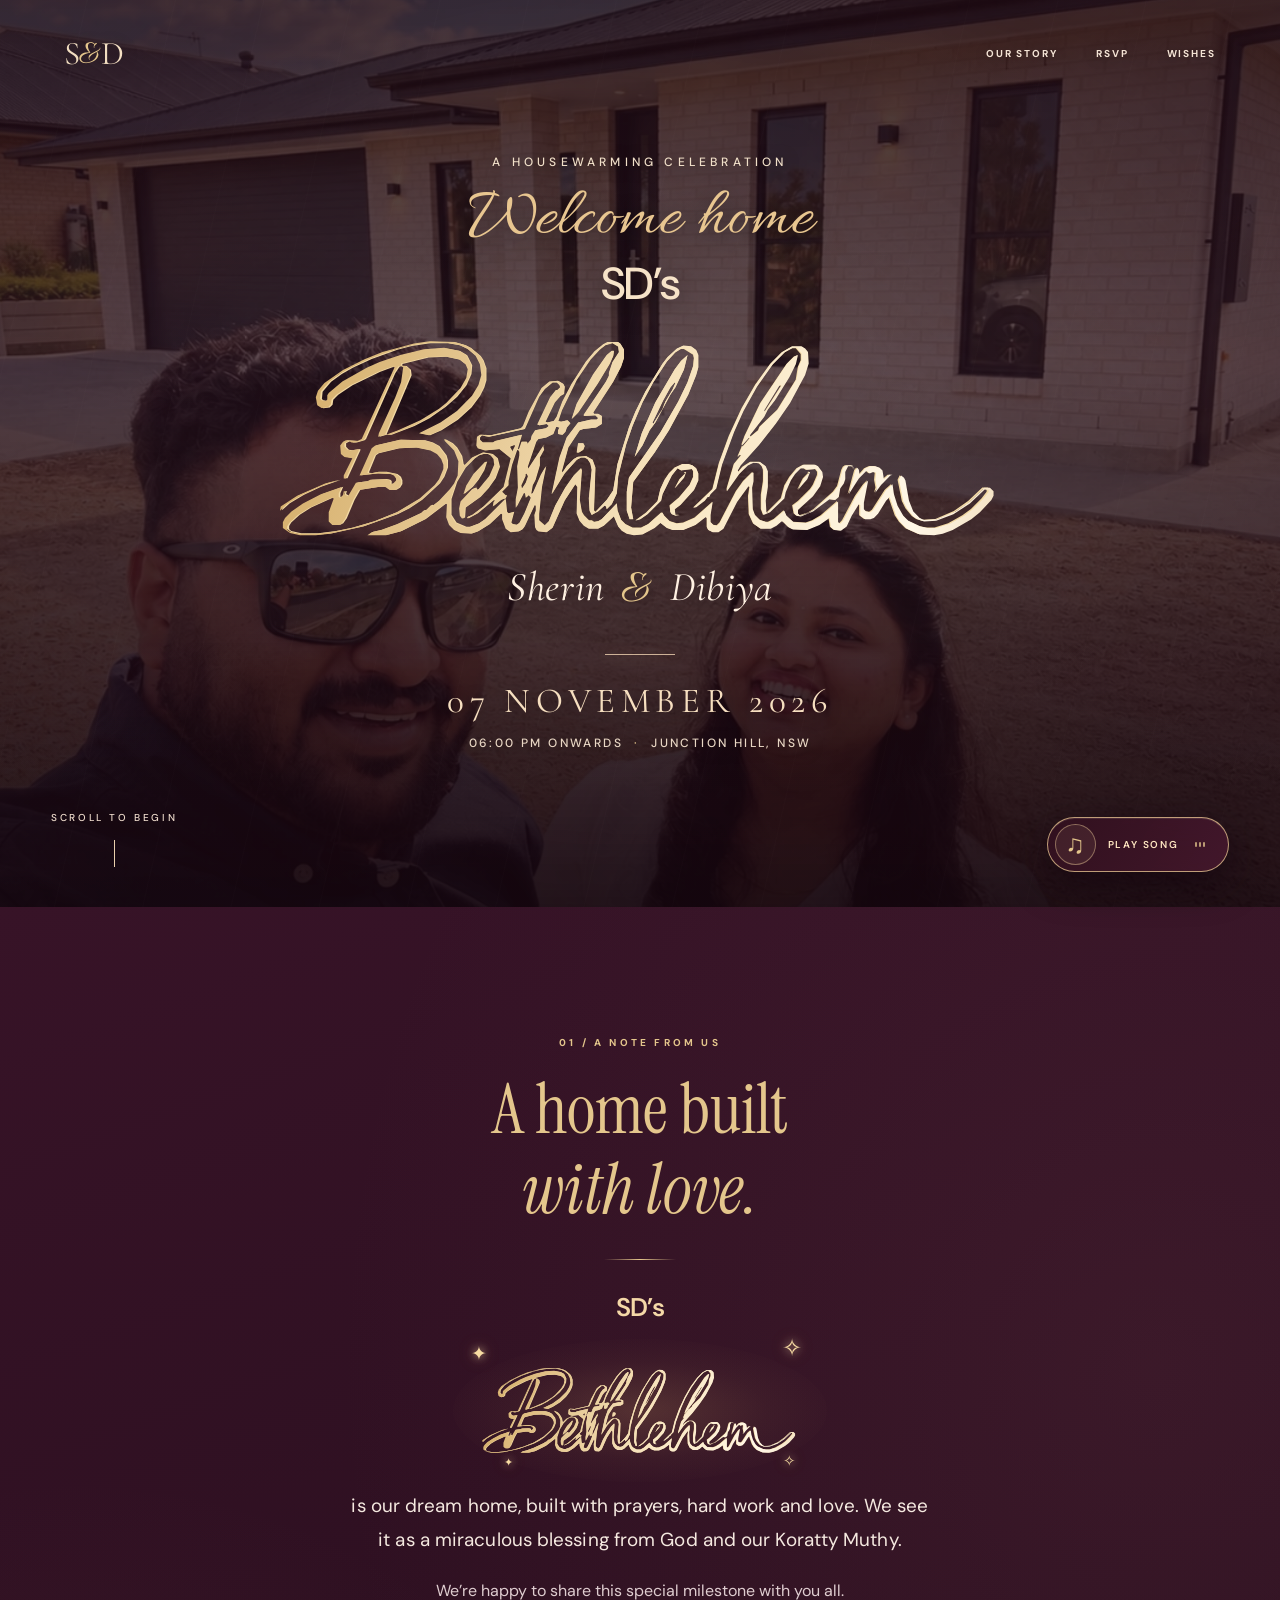
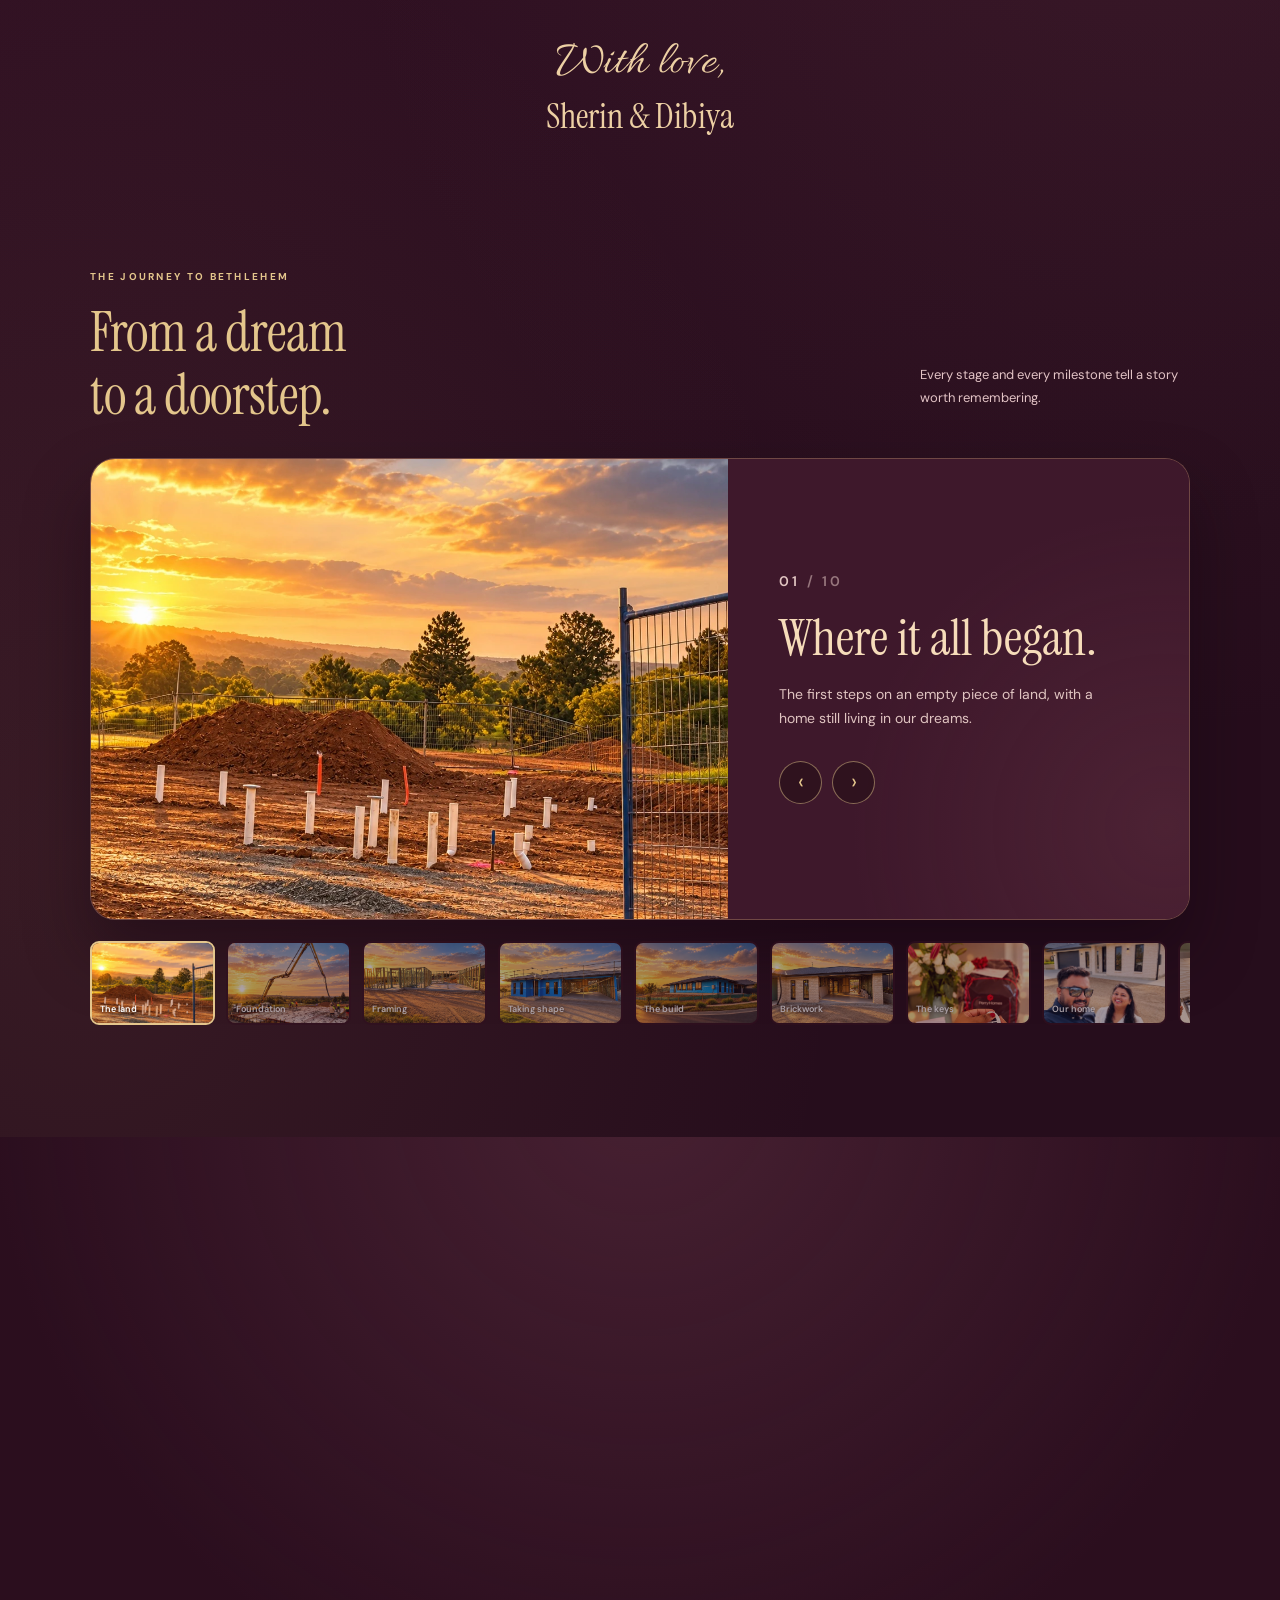
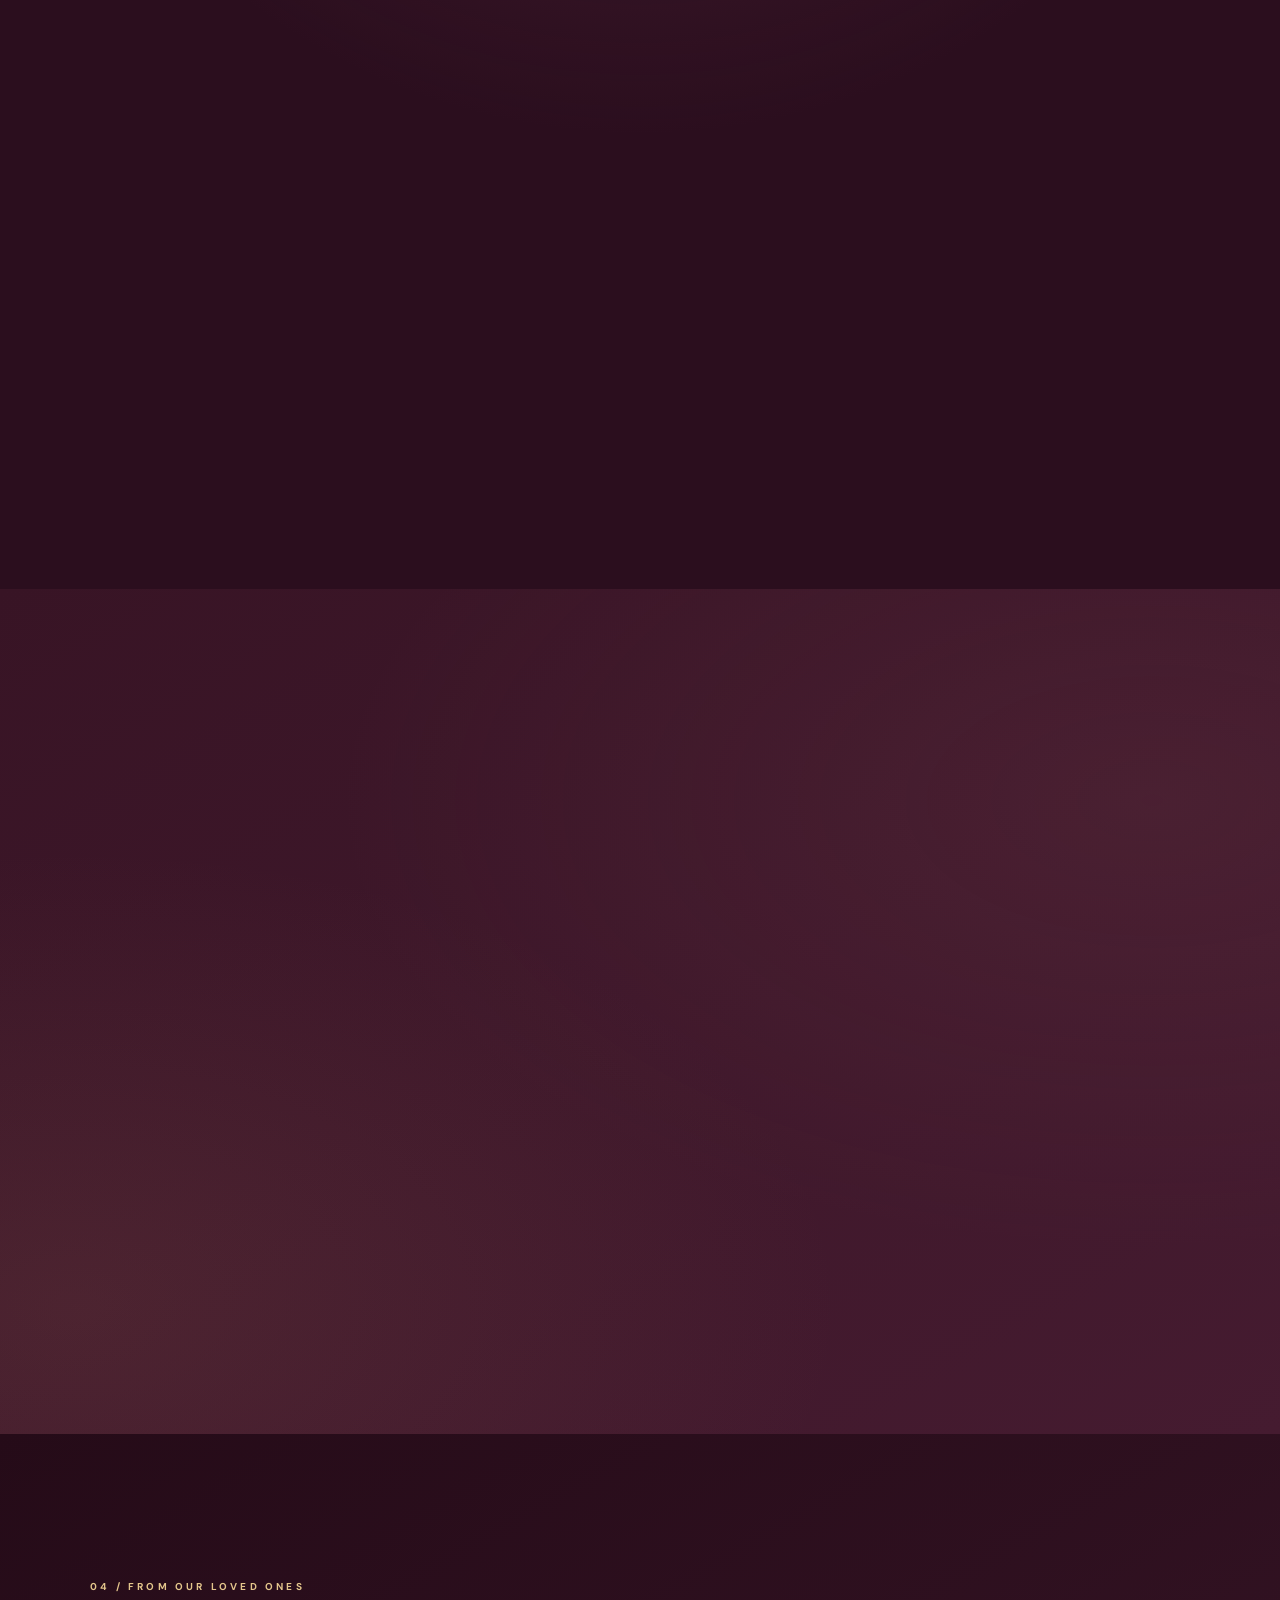
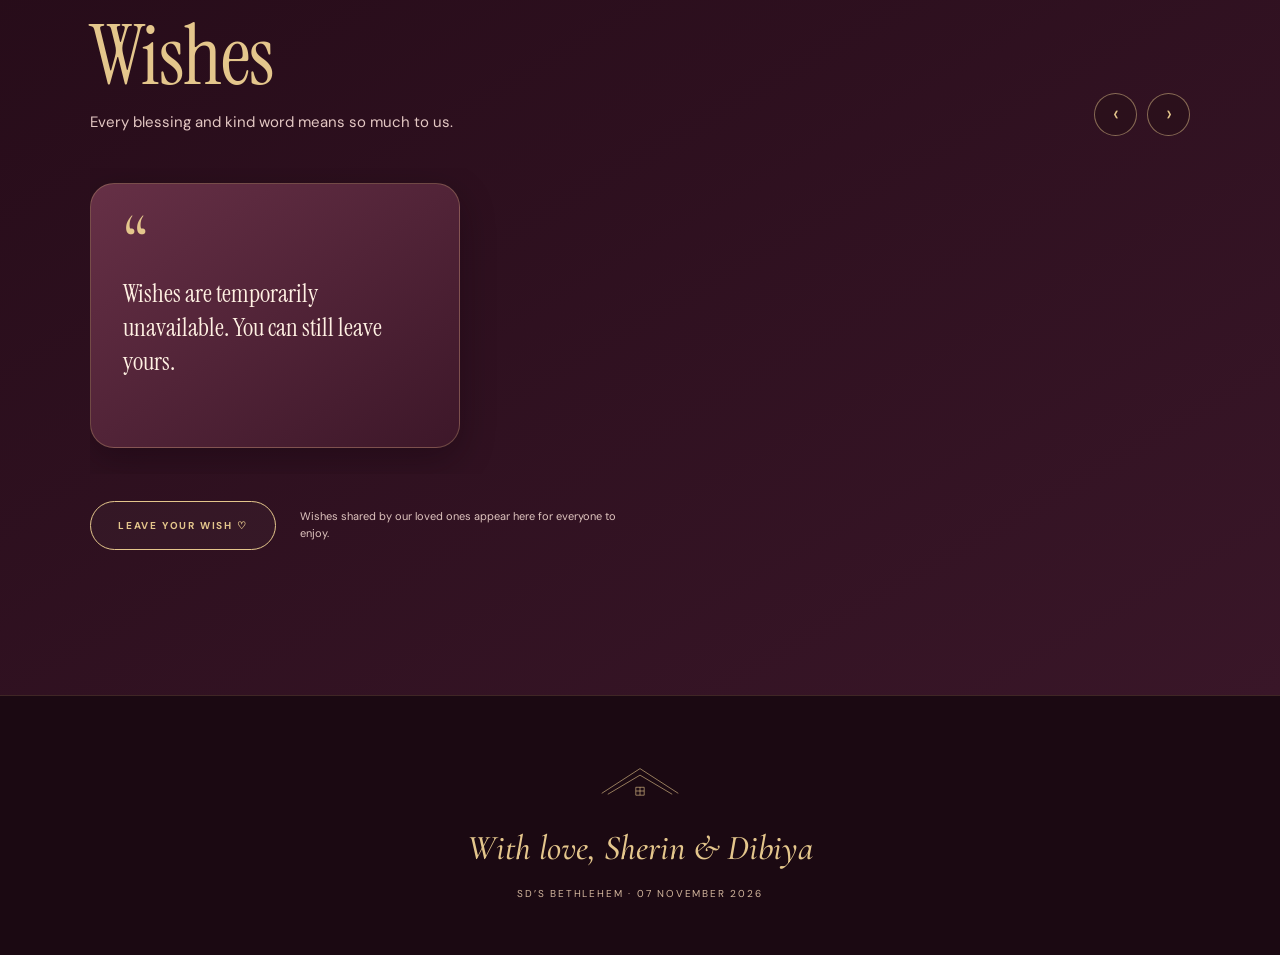
==== commit 11670f35: "Fix iPhone Safari: render Bethlehem sign with native SVG image fallback" ====
--- a/engagement/index.html
+++ b/engagement/index.html
@@ -306,20 +306,35 @@
   font:600 clamp(1.35rem,2.15vw,1.65rem)/1.1 var(--font-body);
   letter-spacing:-.025em;
 }
+/* Native SVG image ensures the house lettering remains visible on iPhone Safari.
+   The optional gradient mask is only an enhancement; it never hides the base artwork. */
 .bethlehem-name .bethlehem-word--sign,
 .hero--cinematic .hero-bethlehem-sign {
-  display:block;width:100%;max-width:100%;height:auto;aspect-ratio:1005 / 280;
-  margin:5px auto 0;padding:0;font-size:0;line-height:0;color:transparent;
-  background:linear-gradient(105deg,#d3ab65 0%,#f9e7c4 26%,#fff7e7 40%,#d3a65e 58%,#f0d8a8 76%,#d3ab65 100%);
-  background-size:230% 100%;
-  background-clip:border-box;-webkit-background-clip:border-box;
+  position:relative;display:block;width:100%;max-width:100%;height:auto;
+  aspect-ratio:1005 / 280;margin:5px auto 0;padding:0;
+  font-size:0;line-height:0;letter-spacing:0;background:none;
   -webkit-text-fill-color:initial;
-  -webkit-mask-image:url("assets/bethlehem/bethlehem-sign-lettering.svg");
-  mask-image:url("assets/bethlehem/bethlehem-sign-lettering.svg");
-  -webkit-mask-position:center;mask-position:center;
-  -webkit-mask-size:contain;mask-size:contain;
-  -webkit-mask-repeat:no-repeat;mask-repeat:no-repeat;
-  animation:bethlehem-shimmer 8.4s ease-in-out infinite,bethlehem-sign-light 5.2s ease-in-out infinite;
+  -webkit-mask-image:none;mask-image:none;
+  animation:bethlehem-sign-light 5.2s ease-in-out infinite;
+}
+.bethlehem-sign-image{
+  display:block;width:100%;height:100%;max-width:100%;
+  object-fit:contain;pointer-events:none;
+}
+/* Gold shimmer remains decorative; the unmasked gold image always renders. */
+@supports ((-webkit-mask-image:url("assets/bethlehem/bethlehem-sign-lettering.svg")) or (mask-image:url("assets/bethlehem/bethlehem-sign-lettering.svg"))) {
+  .bethlehem-name .bethlehem-word--sign::after,
+  .hero--cinematic .hero-bethlehem-sign::after{
+    content:"";position:absolute;inset:0;pointer-events:none;
+    background:linear-gradient(105deg,#d3ab65 0%,#f9e7c4 26%,#fff7e7 40%,#d3a65e 58%,#f0d8a8 76%,#d3ab65 100%);
+    background-size:230% 100%;
+    -webkit-mask-image:url("assets/bethlehem/bethlehem-sign-lettering.svg");
+    mask-image:url("assets/bethlehem/bethlehem-sign-lettering.svg");
+    -webkit-mask-position:center;mask-position:center;
+    -webkit-mask-size:contain;mask-size:contain;
+    -webkit-mask-repeat:no-repeat;mask-repeat:no-repeat;
+    animation:bethlehem-shimmer 8.4s ease-in-out infinite;
+  }
 }
 @keyframes bethlehem-sign-light {
   0%,100%{filter:drop-shadow(0 0 4px #efc78535)}
@@ -373,8 +388,8 @@
   line-height:0;
   letter-spacing:0;
   text-transform:none;
-  /* Replace the former text-shadow animation with the existing sign shimmer. */
-  animation:bethlehem-shimmer 8.4s ease-in-out infinite,bethlehem-sign-light 5.2s ease-in-out infinite;
+  /* Keep the gold image visible even where SVG masking is unsupported. */
+  animation:bethlehem-sign-light 5.2s ease-in-out infinite;
 }
 @media (max-width:720px) {
   .hero--cinematic h1 {gap:clamp(18px,4vw,24px)}
@@ -475,7 +490,7 @@
     <div class="hero-center">
       <p class="eyebrow hero-kicker arrival arrival--1">A HOUSEWARMING CELEBRATION</p>
       <p class="hero-script arrival arrival--2">Welcome home</p>
-      <h1 class="arrival arrival--3" aria-label="SD’s Bethlehem"><span aria-hidden="true">SD’s</span><strong class="hero-bethlehem-sign" aria-hidden="true"></strong></h1>
+      <h1 class="arrival arrival--3" aria-label="SD’s Bethlehem"><span aria-hidden="true">SD’s</span><strong class="hero-bethlehem-sign" aria-hidden="true"><img class="bethlehem-sign-image" src="assets/bethlehem/bethlehem-sign-lettering-gold.svg" alt="" decoding="async"></strong></h1>
       <p class="hero-hosts arrival arrival--4">Sherin <span>&amp;</span> Dibiya</p>
       <span class="hero-rule arrival arrival--4" aria-hidden="true"></span>
       <p class="hero-date arrival arrival--5">07 NOVEMBER 2026</p>
@@ -485,7 +500,7 @@
       <a class="hero-end" href="#beginning" aria-label="Scroll to the invitation"><span>SCROLL TO BEGIN</span><i aria-hidden="true"></i></a>
     </div>
   </section>
-  <section id="beginning" class="note-section" aria-labelledby="noteTitle"><div class="ambient"></div><div class="container"><div class="note-content reveal"><p class="eyebrow">01 / A NOTE FROM US</p><h2 class="section-title" id="noteTitle">A home built<br><em>with love.</em></h2><span class="gold-line"></span><p class="lead"><span class="bethlehem-lockup note-home-lockup" role="group" aria-label="SD’s Bethlehem"><span class="bethlehem-prefix">SD’s</span><span class="note-home-name bethlehem-name"><span class="bethlehem-word bethlehem-word--sign" role="img" aria-label="Bethlehem"></span><span class="bethlehem-spark bethlehem-spark--one" aria-hidden="true">✦</span><span class="bethlehem-spark bethlehem-spark--two" aria-hidden="true">✧</span><span class="bethlehem-spark bethlehem-spark--three" aria-hidden="true">✦</span><span class="bethlehem-spark bethlehem-spark--four" aria-hidden="true">✧</span></span></span><span class="note-home-copy">is our dream home, built with prayers, hard work and love. We see it as a miraculous blessing from God and our Koratty Muthy.</span></p><p class="ordinary">We’re happy to share this special milestone with you all.</p><p class="signature"><span>With love,</span>Sherin &amp; Dibiya</p></div>
+  <section id="beginning" class="note-section" aria-labelledby="noteTitle"><div class="ambient"></div><div class="container"><div class="note-content reveal"><p class="eyebrow">01 / A NOTE FROM US</p><h2 class="section-title" id="noteTitle">A home built<br><em>with love.</em></h2><span class="gold-line"></span><p class="lead"><span class="bethlehem-lockup note-home-lockup" role="group" aria-label="SD’s Bethlehem"><span class="bethlehem-prefix">SD’s</span><span class="note-home-name bethlehem-name"><span class="bethlehem-word bethlehem-word--sign" role="img" aria-label="Bethlehem"><img class="bethlehem-sign-image" src="assets/bethlehem/bethlehem-sign-lettering-gold.svg" alt="" decoding="async"></span><span class="bethlehem-spark bethlehem-spark--one" aria-hidden="true">✦</span><span class="bethlehem-spark bethlehem-spark--two" aria-hidden="true">✧</span><span class="bethlehem-spark bethlehem-spark--three" aria-hidden="true">✦</span><span class="bethlehem-spark bethlehem-spark--four" aria-hidden="true">✧</span></span></span><span class="note-home-copy">is our dream home, built with prayers, hard work and love. We see it as a miraculous blessing from God and our Koratty Muthy.</span></p><p class="ordinary">We’re happy to share this special milestone with you all.</p><p class="signature"><span>With love,</span>Sherin &amp; Dibiya</p></div>
       <div class="story-head reveal"><div><p class="eyebrow">THE JOURNEY TO BETHLEHEM</p><h3>From a dream<br>to a doorstep.</h3></div><p class="caption">Every stage and every milestone tell a story worth remembering.</p></div>
       <div class="story-viewer reveal" aria-label="The story of the building process"><div class="story-photo-wrap"><img id="storyMainImage" src="assets/bethlehem/01-the-land.webp" alt="The empty building plot before construction" loading="lazy"></div><div class="story-details"><p class="story-count" id="storyCount">01 <span>/ 10</span></p><h4 id="storyTitle">Where it all began.</h4><p id="storyDescription">The first steps on an empty piece of land, with a home still living in our dreams.</p><div class="story-controls"><button type="button" class="icon-btn" id="storyPrev" aria-label="Previous building stage">‹</button><button type="button" class="icon-btn" id="storyNext" aria-label="Next building stage">›</button></div></div></div>
       <div id="storyStrip" class="story-strip" aria-label="Select a chapter in the building journey"></div>
@@ -496,7 +511,7 @@
   <div class="bethlehem-lockup">
     <span class="bethlehem-prefix">SD’s</span>
     <p class="place bethlehem-name">
-    <span class="bethlehem-word bethlehem-word--sign" role="img" aria-label="Bethlehem"></span>
+    <span class="bethlehem-word bethlehem-word--sign" role="img" aria-label="Bethlehem"><img class="bethlehem-sign-image" src="assets/bethlehem/bethlehem-sign-lettering-gold.svg" alt="" decoding="async"></span>
     <span class="bethlehem-spark bethlehem-spark--one" aria-hidden="true">✦</span>
     <span class="bethlehem-spark bethlehem-spark--two" aria-hidden="true">✧</span>
     <span class="bethlehem-spark bethlehem-spark--three" aria-hidden="true">✦</span>
